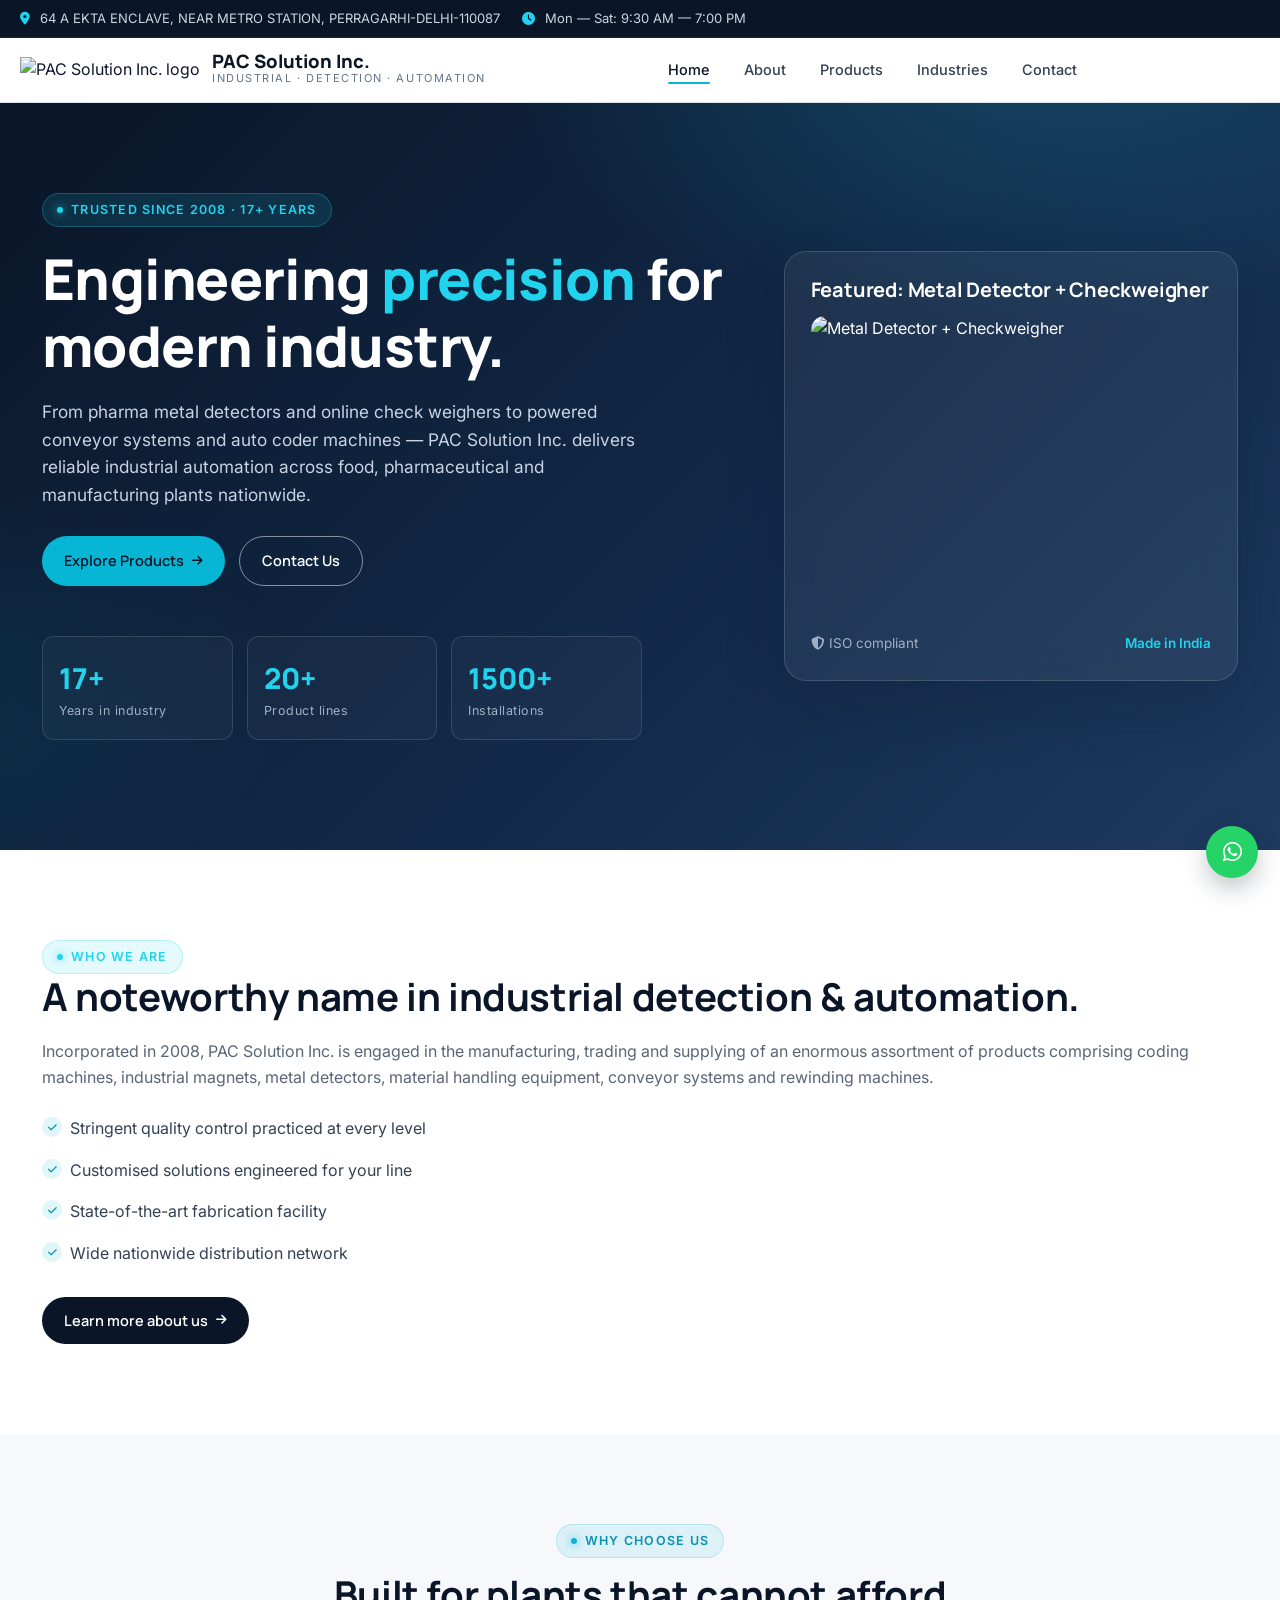
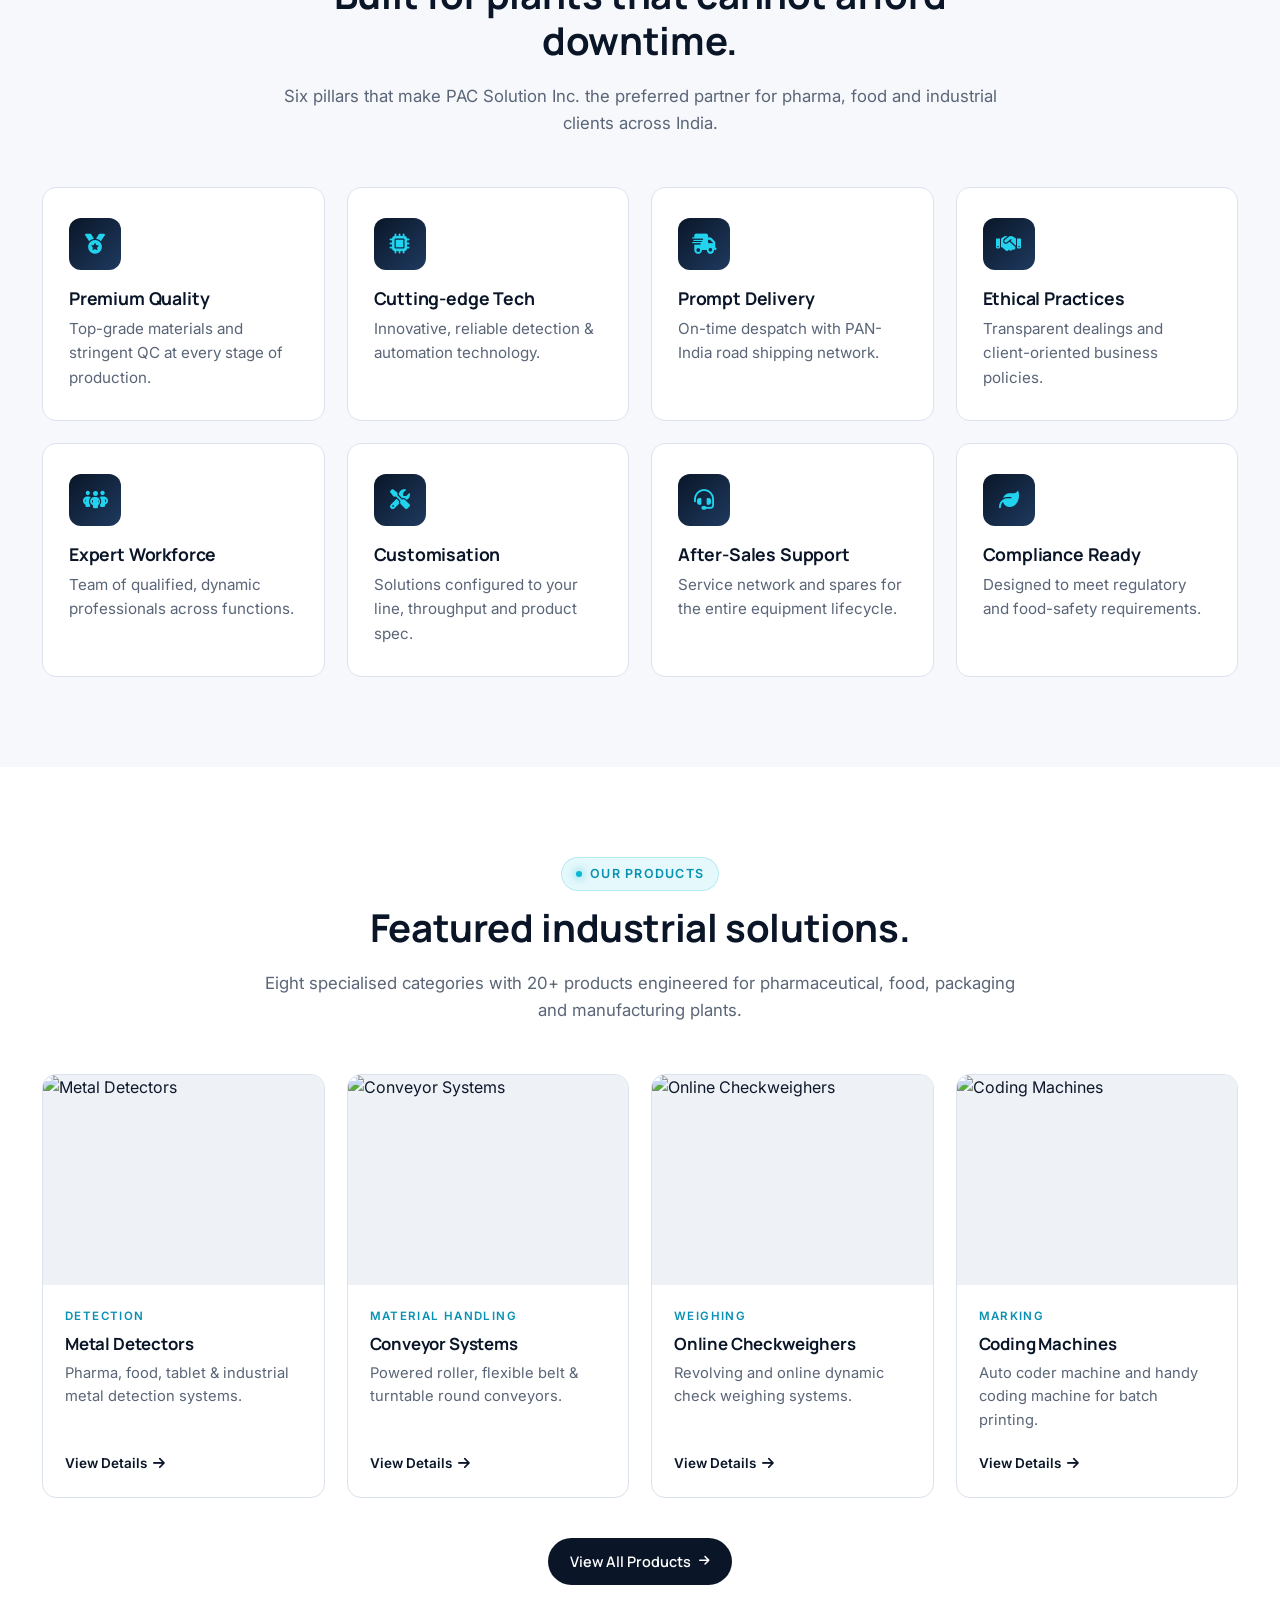
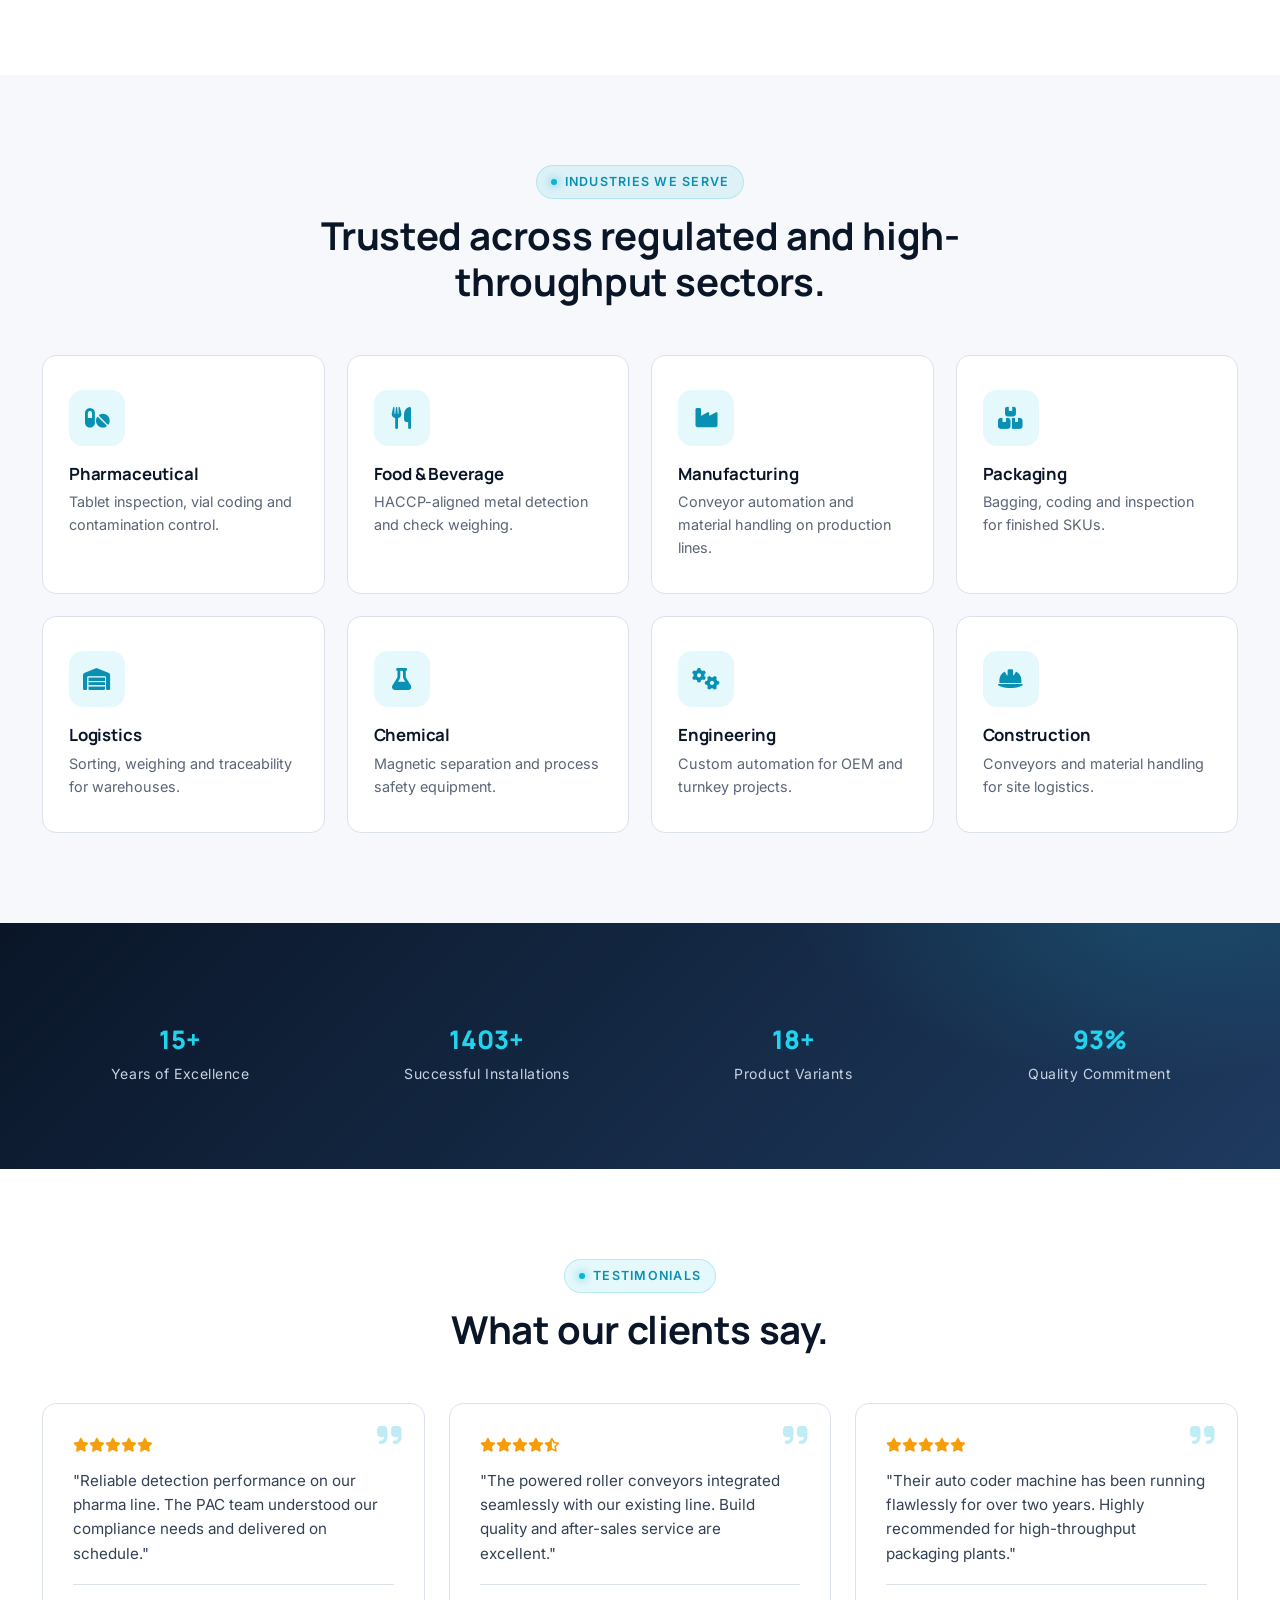
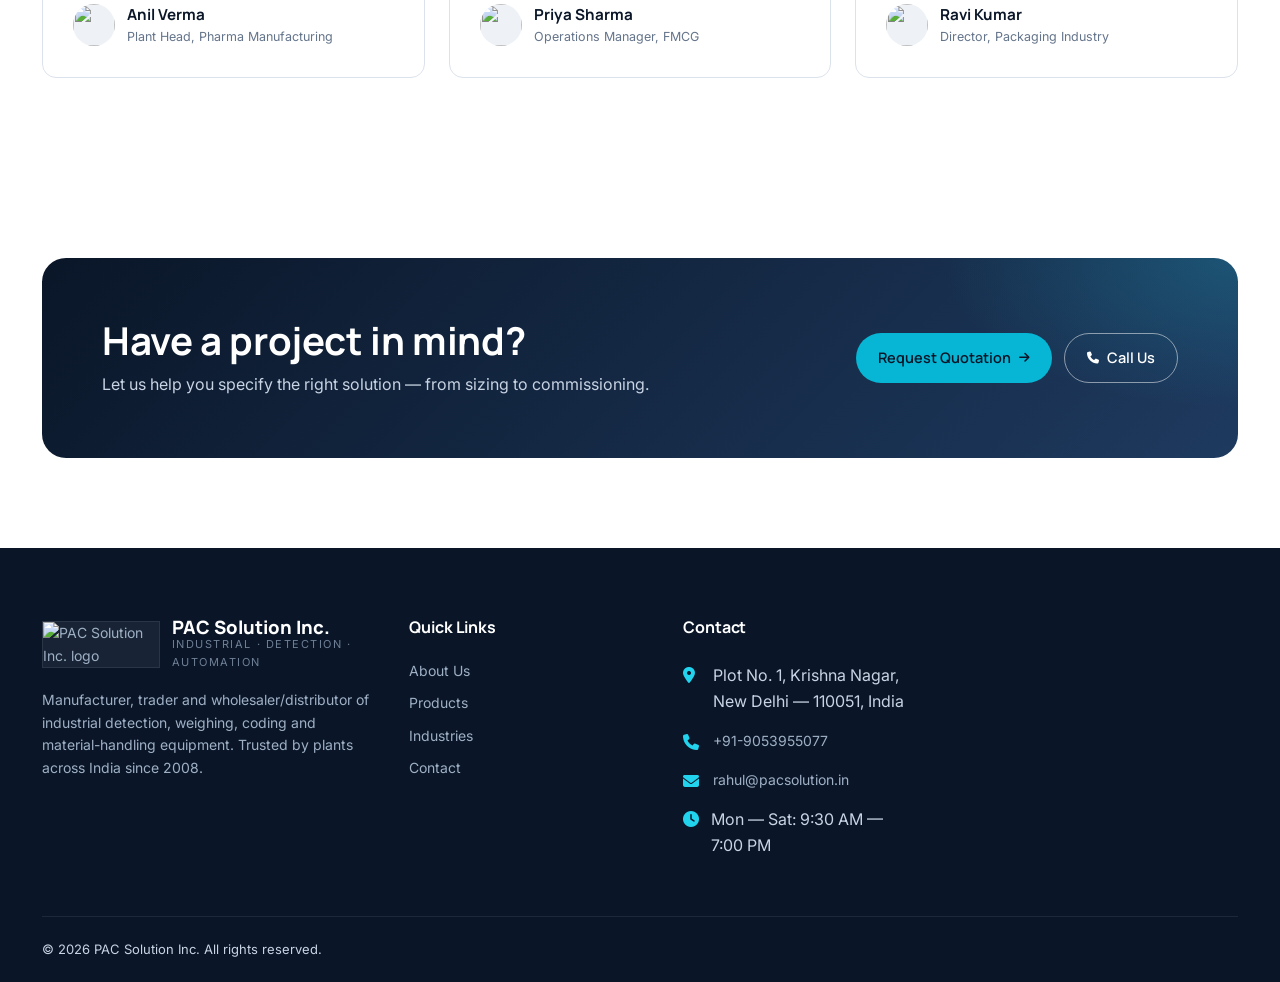
==== index.html @ 1e98b1fd "commit-2" ====
<!DOCTYPE html>
<html lang="en">
<head>
  <meta charset="UTF-8" />
  <meta name="viewport" content="width=device-width, initial-scale=1.0" />
  <title>PAC Solution Inc. — Industrial Detection, Conveyor & Coding Solutions</title>
  <meta name="description" content="PAC Solution Inc. — manufacturer, trader and supplier of metal detectors, conveyor systems, check weighers, coding machines and industrial magnets since 2008, New Delhi, India." />
  <link rel="icon" type="image/svg+xml" href="https://3.imimg.com/data3/EG/BS/MY-1384965/pac-solution-inc-logo-120x120.png" />
  <link rel="preconnect" href="https://fonts.googleapis.com">
  <link rel="preconnect" href="https://fonts.gstatic.com" crossorigin>
  <link href="https://fonts.googleapis.com/css2?family=Manrope:wght@500;600;700;800&family=Inter:wght@400;500;600&display=swap" rel="stylesheet">
  <link rel="stylesheet" href="https://cdnjs.cloudflare.com/ajax/libs/font-awesome/6.5.0/css/all.min.css" />
  <link rel="stylesheet" href="/css/style.css" />
</head>
<body>

  <!-- LOADER -->
  <div id="loader" aria-hidden="true"><div class="loader-ring"></div></div>

  <!-- TOP BAR -->
  <div class="topbar">
    <div class="container row">
      <div class="info">
        <span><i class="fa-solid fa-location-dot"></i> 64 A EKTA ENCLAVE, NEAR METRO STATION, PERRAGARHI-DELHI-110087</span>
        <span><i class="fa-solid fa-clock"></i> Mon — Sat: 9:30 AM — 7:00 PM</span>
      </div></div>
  </div>

  <!-- NAV -->
  <header class="nav">
    <div class="container row">
      <a href="index.html" class="brand">
        <div class="brand-mark"><img src="https://3.imimg.com/data3/EG/BS/MY-1384965/pac-solution-inc-logo-120x120.png" alt="PAC Solution Inc. logo" /></div>
        <div>
          <div class="brand-name">PAC Solution Inc.</div>
          <div class="brand-sub">Industrial · Detection · Automation</div>
        </div>
      </a>
      <nav>
        <ul class="nav-links">
          <li><a href="index.html">Home</a></li>
          <li><a href="about.html">About</a></li>
          <li><a href="products.html">Products</a></li>
          <li><a href="industries.html">Industries</a></li>
          
          
          <li><a href="contact.html">Contact</a></li>
        </ul>
      </nav>
      <div class="nav-cta">
        
        <button class="menu-toggle" aria-label="Open menu" aria-expanded="false"><i class="fa-solid fa-bars"></i></button>
      </div>
    </div>
  </header>

  <!-- HERO -->
  <section class="hero">
    <div class="container">
      <div class="hero-grid">
        <div>
          <span class="eyebrow reveal"><span class="dot"></span> Trusted since 2008 · 17+ Years</span>
          <h1 class="reveal delay-1">Engineering <span class="accent">precision</span> for modern industry.</h1>
          <p class="lead reveal delay-2">From pharma metal detectors and online check weighers to powered conveyor systems and auto coder machines — PAC Solution Inc. delivers reliable industrial automation across food, pharmaceutical and manufacturing plants nationwide.</p>
          <div class="hero-cta reveal delay-3">
            <a href="products.html" class="btn btn-primary">Explore Products <i class="fa-solid fa-arrow-right"></i></a>
            <a href="contact.html" class="btn btn-outline">Contact Us</a>
          </div>
          <div class="hero-stats">
            <div class="hero-stat reveal"><div class="num"><span data-count="17" data-suffix="+">0</span></div><div class="lbl">Years in industry</div></div>
            <div class="hero-stat reveal delay-1"><div class="num"><span data-count="20" data-suffix="+">0</span></div><div class="lbl">Product lines</div></div>
            <div class="hero-stat reveal delay-2"><div class="num"><span data-count="1500" data-suffix="+">0</span></div><div class="lbl">Installations</div></div>
          </div>
        </div>

        <div class="hero-card reveal delay-2">
          <h3>Featured: Metal Detector + Checkweigher</h3>
          <div class="img-wrap">
            <img src="https://teplindia.com/wp-content/uploads/2020/01/metaldetectorcheckweigher_p-800x1000.jpg" alt="Metal Detector + Checkweigher" />
          </div>
          <div class="meta">
            <span><i class="fa-solid fa-shield-halved"></i> ISO compliant</span>
            <b>Made in India</b>
          </div>
        </div>
      </div>
    </div>
  </section>

  <!-- INTRO -->
  <section class="section">
    <div class="container intro">
      <div class="reveal delay-1">
        <span class="eyebrow"><span class="dot"></span> Who we are</span>
        <h2>A noteworthy name in industrial detection &amp; automation.</h2>
        <p>Incorporated in 2008, PAC Solution Inc. is engaged in the manufacturing, trading and supplying of an enormous assortment of products comprising coding machines, industrial magnets, metal detectors, material handling equipment, conveyor systems and rewinding machines.</p>
        <ul>
          <li>Stringent quality control practiced at every level</li>
          <li>Customised solutions engineered for your line</li>
          <li>State-of-the-art fabrication facility</li>
          <li>Wide nationwide distribution network</li>
        </ul>
        <a href="" class="btn btn-dark">Learn more about us <i class="fa-solid fa-arrow-right"></i></a>
      </div>
    </div>
  </section>

  <!-- WHY US -->
  <section class="section alt">
    <div class="container">
      <div class="section-head">
        <span class="eyebrow"><span class="dot"></span> Why Choose Us</span>
        <h2>Built for plants that cannot afford downtime.</h2>
        <p>Six pillars that make PAC Solution Inc. the preferred partner for pharma, food and industrial clients across India.</p>
      </div>
      <div class="why-grid">
        <div class="why-card reveal"><div class="ico"><i class="fa-solid fa-medal"></i></div><h3>Premium Quality</h3><p>Top-grade materials and stringent QC at every stage of production.</p></div>
        <div class="why-card reveal delay-1"><div class="ico"><i class="fa-solid fa-microchip"></i></div><h3>Cutting-edge Tech</h3><p>Innovative, reliable detection &amp; automation technology.</p></div>
        <div class="why-card reveal delay-2"><div class="ico"><i class="fa-solid fa-truck-fast"></i></div><h3>Prompt Delivery</h3><p>On-time despatch with PAN-India road shipping network.</p></div>
        <div class="why-card reveal delay-3"><div class="ico"><i class="fa-solid fa-handshake"></i></div><h3>Ethical Practices</h3><p>Transparent dealings and client-oriented business policies.</p></div>
        <div class="why-card reveal"><div class="ico"><i class="fa-solid fa-people-group"></i></div><h3>Expert Workforce</h3><p>Team of qualified, dynamic professionals across functions.</p></div>
        <div class="why-card reveal delay-1"><div class="ico"><i class="fa-solid fa-screwdriver-wrench"></i></div><h3>Customisation</h3><p>Solutions configured to your line, throughput and product spec.</p></div>
        <div class="why-card reveal delay-2"><div class="ico"><i class="fa-solid fa-headset"></i></div><h3>After-Sales Support</h3><p>Service network and spares for the entire equipment lifecycle.</p></div>
        <div class="why-card reveal delay-3"><div class="ico"><i class="fa-solid fa-leaf"></i></div><h3>Compliance Ready</h3><p>Designed to meet regulatory and food-safety requirements.</p></div>
      </div>
    </div>
  </section>

  <!-- FEATURED PRODUCTS -->
  <section class="section">
    <div class="container">
      <div class="section-head">
        <span class="eyebrow"><span class="dot"></span> Our Products</span>
        <h2>Featured industrial solutions.</h2>
        <p>Eight specialised categories with 20+ products engineered for pharmaceutical, food, packaging and manufacturing plants.</p>
      </div>
      <div class="products-grid">
        <a href="products.html" class="product-card reveal"><div class="img"><img src="https://images.unsplash.com/photo-1581091012184-7a93d6ee0a35?w=800&q=80" alt="Metal Detectors" /></div><div class="body"><div class="cat">Detection</div><h3>Metal Detectors</h3><p>Pharma, food, tablet &amp; industrial metal detection systems.</p><span class="more">View Details <i class="fa-solid fa-arrow-right"></i></span></div></a>
        <a href="products.html" class="product-card reveal delay-1"><div class="img"><img src="https://5.imimg.com/data5/SELLER/Default/2024/1/379315167/RT/RS/RR/1384965/powered-roller-conveyor-500x500.png" alt="Conveyor Systems" /></div><div class="body"><div class="cat">Material Handling</div><h3>Conveyor Systems</h3><p>Powered roller, flexible belt &amp; turntable round conveyors.</p><span class="more">View Details <i class="fa-solid fa-arrow-right"></i></span></div></a>
        <a href="products.html" class="product-card reveal delay-2"><div class="img"><img src="https://5.imimg.com/data5/SELLER/Default/2024/1/379316755/RN/IS/WV/1384965/online-dynamic-check-weigher-500x500.png" alt="Online Checkweighers" /></div><div class="body"><div class="cat">Weighing</div><h3>Online Checkweighers</h3><p>Revolving and online dynamic check weighing systems.</p><span class="more">View Details <i class="fa-solid fa-arrow-right"></i></span></div></a>
        <a href="products.html" class="product-card reveal delay-3"><div class="img"><img src="https://5.imimg.com/data5/SELLER/Default/2024/1/379318169/RF/CY/SQ/1384965/auto-coder-machine-500x500.png" alt="Coding Machines" /></div><div class="body"><div class="cat">Marking</div><h3>Coding Machines</h3><p>Auto coder machine and handy coding machine for batch printing.</p><span class="more">View Details <i class="fa-solid fa-arrow-right"></i></span></div></a>
      </div>
      <div style="text-align:center;margin-top:40px"><a href="products.html" class="btn btn-dark">View All Products <i class="fa-solid fa-arrow-right"></i></a></div>
    </div>
  </section>

  <!-- INDUSTRIES -->
  <section class="section alt">
    <div class="container">
      <div class="section-head">
        <span class="eyebrow"><span class="dot"></span> Industries We Serve</span>
        <h2>Trusted across regulated and high-throughput sectors.</h2>
      </div>
      <div class="industries-grid">
        <div class="industry reveal"><div class="ico"><i class="fa-solid fa-pills"></i></div><h3>Pharmaceutical</h3><p>Tablet inspection, vial coding and contamination control.</p></div>
        <div class="industry reveal delay-1"><div class="ico"><i class="fa-solid fa-utensils"></i></div><h3>Food &amp; Beverage</h3><p>HACCP-aligned metal detection and check weighing.</p></div>
        <div class="industry reveal delay-2"><div class="ico"><i class="fa-solid fa-industry"></i></div><h3>Manufacturing</h3><p>Conveyor automation and material handling on production lines.</p></div>
        <div class="industry reveal delay-3"><div class="ico"><i class="fa-solid fa-boxes-stacked"></i></div><h3>Packaging</h3><p>Bagging, coding and inspection for finished SKUs.</p></div>
        <div class="industry reveal"><div class="ico"><i class="fa-solid fa-warehouse"></i></div><h3>Logistics</h3><p>Sorting, weighing and traceability for warehouses.</p></div>
        <div class="industry reveal delay-1"><div class="ico"><i class="fa-solid fa-flask"></i></div><h3>Chemical</h3><p>Magnetic separation and process safety equipment.</p></div>
        <div class="industry reveal delay-2"><div class="ico"><i class="fa-solid fa-gears"></i></div><h3>Engineering</h3><p>Custom automation for OEM and turnkey projects.</p></div>
        <div class="industry reveal delay-3"><div class="ico"><i class="fa-solid fa-helmet-safety"></i></div><h3>Construction</h3><p>Conveyors and material handling for site logistics.</p></div>
      </div>
    </div>
  </section>

  <!-- STATS -->
  <section class="stats">
    <div class="container">
      <div class="grid">
        <div class="stat reveal"><div class="num"><span data-count="17">0</span><span>+</span></div><div class="lbl">Years of Excellence</div></div>
        <div class="stat reveal delay-1"><div class="num"><span data-count="1500">0</span><span>+</span></div><div class="lbl">Successful Installations</div></div>
        <div class="stat reveal delay-2"><div class="num"><span data-count="20">0</span><span>+</span></div><div class="lbl">Product Variants</div></div>
        <div class="stat reveal delay-3"><div class="num"><span data-count="100">0</span><span>%</span></div><div class="lbl">Quality Commitment</div></div>
      </div>
    </div>
  </section>

  <!-- TESTIMONIALS -->
  <section class="section">
    <div class="container">
      <div class="section-head">
        <span class="eyebrow"><span class="dot"></span> Testimonials</span>
        <h2>What our clients say.</h2>
      </div>
      <div class="testimonials">
        <div class="testimonial reveal">
          <i class="fa-solid fa-quote-right quote"></i>
          <div class="stars"><i class="fa-solid fa-star"></i><i class="fa-solid fa-star"></i><i class="fa-solid fa-star"></i><i class="fa-solid fa-star"></i><i class="fa-solid fa-star"></i></div>
          <p>"Reliable detection performance on our pharma line. The PAC team understood our compliance needs and delivered on schedule."</p>
          <div class="who"><div class="av"><img src="https://i.pravatar.cc/100?img=12" alt="" /></div><div><div class="name">Anil Verma</div><div class="pos">Plant Head, Pharma Manufacturing</div></div></div>
        </div>
        <div class="testimonial reveal delay-1">
          <i class="fa-solid fa-quote-right quote"></i>
          <div class="stars"><i class="fa-solid fa-star"></i><i class="fa-solid fa-star"></i><i class="fa-solid fa-star"></i><i class="fa-solid fa-star"></i><i class="fa-solid fa-star-half-stroke"></i></div>
          <p>"The powered roller conveyors integrated seamlessly with our existing line. Build quality and after-sales service are excellent."</p>
          <div class="who"><div class="av"><img src="https://i.pravatar.cc/100?img=32" alt="" /></div><div><div class="name">Priya Sharma</div><div class="pos">Operations Manager, FMCG</div></div></div>
        </div>
        <div class="testimonial reveal delay-2">
          <i class="fa-solid fa-quote-right quote"></i>
          <div class="stars"><i class="fa-solid fa-star"></i><i class="fa-solid fa-star"></i><i class="fa-solid fa-star"></i><i class="fa-solid fa-star"></i><i class="fa-solid fa-star"></i></div>
          <p>"Their auto coder machine has been running flawlessly for over two years. Highly recommended for high-throughput packaging plants."</p>
          <div class="who"><div class="av"><img src="https://i.pravatar.cc/100?img=68" alt="" /></div><div><div class="name">Ravi Kumar</div><div class="pos">Director, Packaging Industry</div></div></div>
        </div>
      </div>
    </div>
  </section>

  <!-- CTA BANNER -->
  <section class="section">
    <div class="container">
      <div class="cta-banner reveal">
        <div>
          <h2>Have a project in mind?</h2>
          <p>Let us help you specify the right solution — from sizing to commissioning.</p>
        </div>
        <div class="actions">
          <a href="contact.html" class="btn btn-primary">Request Quotation <i class="fa-solid fa-arrow-right"></i></a>
          <a href="tel:+919899478889" class="btn btn-outline"><i class="fa-solid fa-phone"></i> Call Us</a>
        </div>
      </div>
    </div>
  </section>

  <!-- FOOTER -->
  <footer class="footer">
    <div class="container">
      <div class="footer-grid">
        <div>
          <a href="index.html" class="brand">
            <div class="brand-mark"><img src="https://3.imimg.com/data3/EG/BS/MY-1384965/pac-solution-inc-logo-120x120.png" alt="PAC Solution Inc. logo" /></div>
            <div>
              <div class="brand-name">PAC Solution Inc.</div>
              <div class="brand-sub">Industrial · Detection · Automation</div>
            </div>
          </a>
          <p style="margin-top:18px">Manufacturer, trader and wholesaler/distributor of industrial detection, weighing, coding and material-handling equipment. Trusted by plants across India since 2008.</p>
        </div>
        <div>
          <h4>Quick Links</h4>
          <ul>
            <li><a href="about.html">About Us</a></li>
            <li><a href="products.html">Products</a></li>
            <li><a href="industries.html">Industries</a></li>
            
            
            <li><a href="contact.html">Contact</a></li>
          </ul>
        </div>
        <div>
          <h4>Contact</h4>
          <div class="contact-row"><i class="fa-solid fa-location-dot"></i><span>Plot No. 1, Krishna Nagar,<br/>New Delhi — 110051, India</span></div>
          <div class="contact-row"><i class="fa-solid fa-phone"></i><a href="tel:+919899478889">+91-9053955077</a></div>
          <div class="contact-row"><i class="fa-solid fa-envelope"></i><a href="mailto:rahul@pacsolution.in">rahul@pacsolution.in</a></div>
          <div class="contact-row"><i class="fa-solid fa-clock"></i><span>Mon — Sat: 9:30 AM — 7:00 PM</span></div>
        </div>
      </div>
      <div class="footer-bottom">
        <div>© <span data-year>2025</span> PAC Solution Inc. All rights reserved.</div>
      </div>
    </div>
  </footer>

  <a class="whatsapp-fab" href="https://wa.me/919899478889" target="_blank" rel="noopener" aria-label="Chat on WhatsApp"><i class="fa-brands fa-whatsapp"></i></a>
  <button class="top-fab" aria-label="Back to top"><i class="fa-solid fa-arrow-up"></i></button>

  <script src="/js/script.js"></script>
</body>
</html>
---- css/style.css ----
/* ============================================
   PAC Solution Inc. - Premium Industrial Site
   ============================================ */

:root {
  --navy: #0a1628;
  --navy-2: #122a4a;
  --navy-3: #1e3a5f;
  --navy-soft: #1a2f52;
  --white: #ffffff;
  --bg: #f6f8fb;
  --bg-2: #eef2f7;
  --steel: #64748b;
  --steel-light: #94a3b8;
  --steel-dark: #334155;
  --line: #dbe2ec;
  --cyan: #06b6d4;
  --cyan-2: #22d3ee;
  --cyan-deep: #0891b2;
  --text: #0f172a;
  --muted: #5a6577;

  --shadow-sm: 0 2px 6px rgba(10,22,40,0.06);
  --shadow: 0 12px 30px rgba(10,22,40,0.10);
  --shadow-lg: 0 30px 60px rgba(10,22,40,0.18);

  --radius: 14px;
  --radius-sm: 8px;

  --container: 1240px;

  --ff-head: 'Manrope', system-ui, -apple-system, "Segoe UI", sans-serif;
  --ff-body: 'Inter', system-ui, -apple-system, "Segoe UI", sans-serif;
}

* { box-sizing: border-box; }
html { scroll-behavior: smooth; }
body {
  margin: 0;
  font-family: var(--ff-body);
  color: var(--text);
  background: var(--white);
  line-height: 1.6;
  -webkit-font-smoothing: antialiased;
}

img { max-width: 100%; display: block; }
a { color: inherit; text-decoration: none; }

h1, h2, h3, h4 { font-family: var(--ff-head); color: var(--navy); margin: 0 0 .5em; line-height: 1.2; letter-spacing: -0.01em; }
h1 { font-size: clamp(2.2rem, 4.4vw, 3.6rem); font-weight: 800; }
h2 { font-size: clamp(1.7rem, 3vw, 2.4rem); font-weight: 700; }
h3 { font-size: 1.25rem; font-weight: 700; }
p { margin: 0 0 1em; color: var(--muted); }

.container { max-width: var(--container); margin: 0 auto; padding: 0 22px; }

/* Loader */
#loader {
  position: fixed; inset: 0; background: var(--navy);
  display: flex; align-items: center; justify-content: center;
  z-index: 9999; transition: opacity .6s ease, visibility .6s ease;
}
#loader.hide { opacity: 0; visibility: hidden; }
.loader-ring {
  width: 56px; height: 56px; border-radius: 50%;
  border: 3px solid rgba(255,255,255,0.15);
  border-top-color: var(--cyan-2);
  animation: spin 1s linear infinite;
}
@keyframes spin { to { transform: rotate(360deg); } }

/* Top bar */
.topbar {
  background: var(--navy);
  color: #cbd5e1;
  font-size: 13px;
  border-bottom: 1px solid rgba(255,255,255,0.06);
}
.topbar .row {
  display: flex; justify-content: space-between; align-items: center;
  padding: 8px 0; gap: 18px; flex-wrap: wrap;
}
.topbar a { color: #cbd5e1; }
.topbar a:hover { color: var(--cyan-2); }
.topbar .info { display: flex; gap: 22px; flex-wrap: wrap; }
.topbar .info span i { color: var(--cyan-2); margin-right: 6px; }
.topbar .socials a { margin-left: 12px; }

/* Navbar */
.nav {
  position: sticky; top: 0; z-index: 100;
  background: rgba(255,255,255,0.86);
  backdrop-filter: saturate(180%) blur(14px);
  -webkit-backdrop-filter: saturate(180%) blur(14px);
  border-bottom: 1px solid var(--line);
  transition: box-shadow .25s ease, background .25s ease;
}
.nav.scrolled { background: rgba(255,255,255,0.95); box-shadow: var(--shadow-sm); }
.nav .row {
  display: flex; align-items: center; justify-content: space-between;
  padding: 14px 0; gap: 18px;
}
.brand { display: flex; align-items: center; gap: 12px; }
..brand-mark {
  width: 42px; height: 42px; border-radius: 10px;
  background: linear-gradient(135deg, var(--navy) 0%, var(--navy-3) 100%);
  display: grid; place-items: center; color: var(--cyan-2);
  font-family: var(--ff-head); font-weight: 800; font-size: 18px;
  box-shadow: 0 6px 14px rgba(10,22,40,0.25);
  overflow: hidden;
}
.brand-mark img {
  width: 100%;
  height: 100%;
  object-fit: contain;
  display: block;
}
.brand-name { font-family: var(--ff-head); font-weight: 800; color: var(--navy); font-size: 1.15rem; line-height: 1; }
.brand-sub { font-size: 11px; color: var(--steel); letter-spacing: .14em; text-transform: uppercase; }

.nav-links { display: flex; gap: 6px; align-items: center; list-style: none; padding: 0; margin: 0; }
.nav-links a {
  padding: 10px 14px; border-radius: 8px; font-weight: 500; color: var(--steel-dark);
  font-size: 14.5px; transition: color .2s, background .2s; position: relative;
}
.nav-links a:hover { color: var(--navy); background: var(--bg); }
.nav-links a.active { color: var(--navy); }
.nav-links a.active::after {
  content: ""; position: absolute; left: 14px; right: 14px; bottom: 4px;
  height: 2px; background: var(--cyan); border-radius: 2px;
}
.nav-cta { display: flex; gap: 10px; align-items: center; }
.menu-toggle { display: none; background: transparent; border: 0; padding: 8px; cursor: pointer; color: var(--navy); }

/* Buttons */
.btn {
  display: inline-flex; align-items: center; gap: 8px;
  padding: 12px 22px; border-radius: 999px;
  font-family: var(--ff-head); font-weight: 600; font-size: 14.5px;
  cursor: pointer; border: 0; transition: transform .2s ease, box-shadow .2s ease, background .25s ease, color .25s ease;
  white-space: nowrap;
}
.btn-primary { background: var(--cyan); color: var(--navy); }
.btn-primary:hover { background: var(--cyan-2); transform: translateY(-1px); box-shadow: 0 10px 22px rgba(6,182,212,0.35); }
.btn-dark { background: var(--navy); color: var(--white); }
.btn-dark:hover { background: var(--navy-3); transform: translateY(-1px); box-shadow: 0 10px 22px rgba(10,22,40,0.25); }
.btn-outline { background: transparent; color: var(--white); border: 1.5px solid rgba(255,255,255,0.5); }
.btn-outline:hover { background: var(--white); color: var(--navy); }
.btn-ghost { background: transparent; color: var(--navy); border: 1.5px solid var(--line); }
.btn-ghost:hover { border-color: var(--navy); }
.btn i { font-size: 12px; }

/* Hero */
.hero {
  position: relative; color: var(--white); overflow: hidden;
  background: linear-gradient(135deg, #0a1628 0%, #122a4a 60%, #1e3a5f 100%);
}
.hero::before {
  content: ""; position: absolute; inset: 0;
  background-image: url('https://images.unsplash.com/photo-1565793298595-6a879b1d9492?w=1800&q=80');
  background-size: cover; background-position: center;
  opacity: 0.18; mix-blend-mode: luminosity;
}
.hero::after {
  content: ""; position: absolute; inset: 0;
  background:
    radial-gradient(900px 500px at 80% -10%, rgba(34,211,238,0.18), transparent 60%),
    radial-gradient(700px 400px at -10% 80%, rgba(6,182,212,0.10), transparent 60%);
}
.hero .container { position: relative; z-index: 2; padding-top: 90px; padding-bottom: 110px; }
.hero-grid { display: grid; grid-template-columns: 1.2fr .8fr; gap: 60px; align-items: center; }
.eyebrow {
  display: inline-flex; align-items: center; gap: 8px;
  padding: 6px 14px; border-radius: 999px;
  background: rgba(34,211,238,0.12); color: var(--cyan-2);
  border: 1px solid rgba(34,211,238,0.25);
  font-size: 12.5px; font-weight: 600; letter-spacing: .1em; text-transform: uppercase;
}
.eyebrow .dot { width: 6px; height: 6px; border-radius: 50%; background: var(--cyan-2); box-shadow: 0 0 10px var(--cyan-2); }
.hero h1 { color: var(--white); margin: 18px 0 18px; }
.hero h1 .accent { color: var(--cyan-2); }
.hero p.lead { color: #c8d3e3; font-size: 1.08rem; max-width: 600px; }
.hero-cta { display: flex; gap: 14px; margin-top: 28px; flex-wrap: wrap; }

.hero-stats {
  display: grid; grid-template-columns: repeat(3, 1fr); gap: 14px; margin-top: 50px;
  max-width: 600px;
}
.hero-stat { padding: 18px 16px; border: 1px solid rgba(255,255,255,0.12); border-radius: 12px; background: rgba(255,255,255,0.03); }
.hero-stat .num { font-family: var(--ff-head); font-size: 1.8rem; font-weight: 800; color: var(--cyan-2); }
.hero-stat .lbl { font-size: 12.5px; color: #9fb0c5; letter-spacing: .04em; }

.hero-card {
  background: rgba(255,255,255,0.06);
  border: 1px solid rgba(255,255,255,0.14);
  backdrop-filter: blur(16px); -webkit-backdrop-filter: blur(16px);
  border-radius: 22px; padding: 26px; box-shadow: var(--shadow-lg);
}
.hero-card h3 { color: var(--white); margin-bottom: 14px; }
.hero-card .img-wrap {
  border-radius: 14px; overflow: hidden; aspect-ratio: 4/3;
}
.hero-card img { width: 100%; height: 100%; object-fit: cover; }
.hero-card .meta { display: flex; justify-content: space-between; margin-top: 16px; color: #9fb0c5; font-size: 13.5px; }
.hero-card .meta b { color: var(--cyan-2); font-weight: 600; }

/* Sections */
.section { padding: 90px 0; }
.section.alt { background: var(--bg); }
.section-head { max-width: 760px; margin: 0 auto 50px; text-align: center; }
.section-head .eyebrow { background: rgba(6,182,212,0.10); color: var(--cyan-deep); border-color: rgba(6,182,212,0.20); }
.section-head .eyebrow .dot { background: var(--cyan); box-shadow: 0 0 10px var(--cyan); }
.section-head h2 { margin-top: 14px; }
.section-head p { color: var(--muted); font-size: 1.05rem; }
.section-head.left { margin-left: 0; text-align: left; }

/* Intro grid */
.intro { display: grid; gap: 60px; }
.intro .intro-note { margin: 18px 0 24px; font-weight: 700; color: var(--navy); }
.intro ul { padding: 0; list-style: none; margin: 18px 0 22px; }
.intro li { padding: 8px 0; padding-left: 28px; position: relative; color: var(--steel-dark); }
.intro li::before {
  content: "\f00c"; font-family: "Font Awesome 6 Free"; font-weight: 900;
  position: absolute; left: 0; top: 9px; color: var(--cyan-deep);
  background: rgba(6,182,212,0.12); width: 20px; height: 20px; border-radius: 50%;
  font-size: 10px; display: grid; place-items: center;
}

/* Why us */
.why-grid { display: grid; grid-template-columns: repeat(4, 1fr); gap: 22px; }
.why-card {
  padding: 30px 26px; background: var(--white); border: 1px solid var(--line);
  border-radius: var(--radius); transition: transform .25s, box-shadow .25s, border-color .25s;
}
.why-card:hover { transform: translateY(-4px); box-shadow: var(--shadow); border-color: transparent; }
.why-card .ico {
  width: 52px; height: 52px; border-radius: 12px; display: grid; place-items: center;
  background: linear-gradient(135deg, var(--navy) 0%, var(--navy-3) 100%);
  color: var(--cyan-2); font-size: 20px; margin-bottom: 18px;
}
.why-card h3 { font-size: 1.1rem; margin-bottom: 8px; }
.why-card p { font-size: .95rem; margin: 0; }

/* Products grid */
.products-grid { display: grid; grid-template-columns: repeat(4, 1fr); gap: 22px; }
.product-card {
  background: var(--white); border: 1px solid var(--line); border-radius: var(--radius);
  overflow: hidden; transition: transform .25s, box-shadow .25s, border-color .25s;
  display: flex; flex-direction: column;
}
.product-card:hover { transform: translateY(-6px); box-shadow: var(--shadow); border-color: transparent; }
.product-card .img {
  aspect-ratio: 4/3; overflow: hidden; background: var(--bg-2);
}
.product-card .img img { width: 100%; height: 100%; object-fit: cover; transition: transform .5s ease; }
.product-card:hover .img img { transform: scale(1.06); }
.product-card .body { padding: 22px; flex: 1; display: flex; flex-direction: column; }
.product-card .cat { font-size: 11.5px; color: var(--cyan-deep); letter-spacing: .12em; font-weight: 600; text-transform: uppercase; }
.product-card h3 { margin: 8px 0 8px; font-size: 1.05rem; }
.product-card p { font-size: .92rem; flex: 1; }
.product-card .more {
  color: var(--navy); font-weight: 600; font-size: 13.5px;
  display: inline-flex; align-items: center; gap: 6px; margin-top: 6px;
}
.product-card .more i { transition: transform .25s; }
.product-card:hover .more i { transform: translateX(4px); }

/* Industries */
.industries-grid { display: grid; grid-template-columns: repeat(4, 1fr); gap: 22px; }
.industry {
  position: relative; padding: 34px 26px; background: var(--white);
  border-radius: var(--radius); border: 1px solid var(--line);
  transition: transform .25s, background .25s, color .25s, border-color .25s;
  overflow: hidden;
}
.industry::before {
  content: ""; position: absolute; inset: 0;
  background: linear-gradient(135deg, var(--navy) 0%, var(--navy-3) 100%);
  opacity: 0; transition: opacity .25s; z-index: 0;
}
.industry:hover { transform: translateY(-4px); border-color: transparent; }
.industry:hover::before { opacity: 1; }
.industry > * { position: relative; z-index: 1; transition: color .25s; }
.industry .ico {
  width: 56px; height: 56px; border-radius: 14px;
  display: grid; place-items: center; font-size: 22px;
  background: rgba(6,182,212,0.10); color: var(--cyan-deep); margin-bottom: 18px;
  transition: background .25s, color .25s;
}
.industry:hover .ico { background: rgba(34,211,238,0.18); color: var(--cyan-2); }
.industry:hover h3, .industry:hover p { color: var(--white); }
.industry h3 { font-size: 1.05rem; margin-bottom: 6px; }
.industry p { font-size: .9rem; margin: 0; }

/* Stats / counters */
.stats {
  background: linear-gradient(135deg, var(--navy) 0%, var(--navy-3) 100%);
  color: var(--white); padding: 70px 0; position: relative; overflow: hidden;
}
.stats::before {
  content: ""; position: absolute; inset: 0;
  background: radial-gradient(600px 300px at 90% -10%, rgba(34,211,238,0.15), transparent 60%);
}
.stats .grid { display: grid; grid-template-columns: repeat(4, 1fr); gap: 30px; position: relative; }
.stat { text-align: center; padding: 14px; }
.stat .num { font-family: var(--ff-head); font-size: 3rem; font-weight: 800; color: var(--cyan-2); line-height: 1; }
.stat .num span { font-size: 1.6rem; }
.stat .lbl { color: #c8d3e3; font-size: 14px; letter-spacing: .04em; margin-top: 8px; }

/* Testimonials */
.testimonials { display: grid; grid-template-columns: repeat(3, 1fr); gap: 24px; }
.testimonial {
  padding: 30px; background: var(--white); border: 1px solid var(--line);
  border-radius: var(--radius); position: relative;
}
.testimonial .quote { color: var(--cyan); font-size: 28px; opacity: .25; position: absolute; top: 18px; right: 22px; }
.testimonial .stars { color: #f59e0b; margin-bottom: 12px; font-size: 14px; }
.testimonial p { font-size: .95rem; color: var(--steel-dark); }
.testimonial .who { display: flex; align-items: center; gap: 12px; margin-top: 18px; padding-top: 18px; border-top: 1px solid var(--line); }
.testimonial .av { width: 42px; height: 42px; border-radius: 50%; overflow: hidden; background: var(--bg-2); }
.testimonial .av img { width: 100%; height: 100%; object-fit: cover; }
.testimonial .name { font-family: var(--ff-head); font-weight: 700; color: var(--navy); font-size: .95rem; }
.testimonial .pos { font-size: 12.5px; color: var(--steel); }

/* CTA banner */
.cta-banner {
  background: linear-gradient(135deg, var(--navy) 0%, var(--navy-3) 100%);
  color: var(--white); border-radius: 24px; padding: 60px;
  display: grid; grid-template-columns: 1.4fr 1fr; align-items: center; gap: 30px;
  position: relative; overflow: hidden;
}
.cta-banner::before {
  content: ""; position: absolute; inset: 0;
  background: radial-gradient(500px 250px at 100% 0%, rgba(34,211,238,0.20), transparent 60%);
}
.cta-banner > * { position: relative; }
.cta-banner h2 { color: var(--white); margin-bottom: 8px; }
.cta-banner p { color: #c8d3e3; margin: 0; }
.cta-banner .actions { display: flex; gap: 12px; justify-content: flex-end; flex-wrap: wrap; }

/* Footer */
.footer {
  background: var(--navy); color: #c8d3e3; padding: 70px 0 0;
}
.footer h4 { color: var(--white); font-family: var(--ff-head); font-weight: 700; margin-bottom: 18px; font-size: 1rem; }
.footer-grid { display: grid; grid-template-columns: 1.4fr 1fr 1fr 1.2fr; gap: 40px; }
.footer p, .footer li, .footer a { color: #9fb0c5; font-size: 14px; }
.footer ul { list-style: none; padding: 0; margin: 0; }
.footer ul li { padding: 5px 0; }
.footer ul a:hover { color: var(--cyan-2); }
.footer .brand-mark { box-shadow: none; background: rgba(255,255,255,0.06); border: 1px solid rgba(255,255,255,0.08); }
.footer .brand-name { color: var(--white); }
.footer .brand-sub { color: #6f7f95; }
.footer .contact-row { display: flex; gap: 12px; align-items: flex-start; padding: 8px 0; }
.footer .contact-row i { color: var(--cyan-2); width: 18px; padding-top: 4px; }
.footer .socials a {
  display: inline-grid; place-items: center; width: 36px; height: 36px;
  border-radius: 8px; background: rgba(255,255,255,0.06); border: 1px solid rgba(255,255,255,0.08);
  color: #c8d3e3; transition: background .25s, color .25s, transform .25s;
}
.footer .socials a:hover { background: var(--cyan); color: var(--navy); transform: translateY(-2px); }
.footer .socials { display: flex; gap: 10px; margin-top: 14px; }
.newsletter { display: flex; gap: 8px; margin-top: 12px; }
.newsletter input {
  flex: 1; padding: 11px 14px; border-radius: 8px; border: 1px solid rgba(255,255,255,0.12);
  background: rgba(255,255,255,0.04); color: var(--white); font-family: inherit; font-size: 14px;
}
.newsletter input::placeholder { color: #6f7f95; }
.newsletter button {
  padding: 11px 18px; border-radius: 8px; background: var(--cyan); color: var(--navy);
  font-family: var(--ff-head); font-weight: 700; border: 0; cursor: pointer; font-size: 14px;
}
.newsletter button:hover { background: var(--cyan-2); }
.footer .map {
  margin-top: 14px; border-radius: 10px; overflow: hidden;
  border: 1px solid rgba(255,255,255,0.08);
}
.footer .map iframe { width: 100%; height: 160px; border: 0; display: block; filter: invert(0.9) hue-rotate(180deg); }
.footer-bottom {
  border-top: 1px solid rgba(255,255,255,0.08); margin-top: 50px; padding: 22px 0;
  display: flex; justify-content: space-between; gap: 12px; flex-wrap: wrap; font-size: 13px;
}

/* Page hero (sub-pages) */
.page-hero {
  background: linear-gradient(135deg, var(--navy) 0%, var(--navy-3) 100%);
  color: var(--white); padding: 80px 0 90px; position: relative; overflow: hidden;
}
.page-hero::before {
  content: ""; position: absolute; inset: 0;
  background-image: url('https://images.unsplash.com/photo-1581090700227-1e8d6c8a9b80?w=1600&q=80');
  background-size: cover; background-position: center;
  opacity: 0.10; mix-blend-mode: luminosity;
}
.page-hero::after {
  content: ""; position: absolute; inset: 0;
  background: radial-gradient(700px 350px at 90% 0%, rgba(34,211,238,0.15), transparent 60%);
}
.page-hero .container { position: relative; z-index: 2; }
.page-hero h1 { color: var(--white); }
.page-hero .crumbs { color: #9fb0c5; font-size: 14px; }
.page-hero .crumbs a { color: var(--cyan-2); }

/* About specific */
.mvv { display: grid; grid-template-columns: repeat(3, 1fr); gap: 22px; }
.mvv .card {
  padding: 32px; background: var(--white); border: 1px solid var(--line);
  border-radius: var(--radius); position: relative; overflow: hidden;
}
.mvv .card .ico {
  width: 56px; height: 56px; border-radius: 14px; display: grid; place-items: center;
  background: linear-gradient(135deg, var(--navy) 0%, var(--navy-3) 100%);
  color: var(--cyan-2); font-size: 22px; margin-bottom: 18px;
}
.timeline { position: relative; padding-left: 30px; max-width: 900px; margin: 0 auto; }
.timeline::before { content: ""; position: absolute; left: 8px; top: 8px; bottom: 8px; width: 2px; background: var(--line); }
.timeline-item { position: relative; padding: 10px 0 28px 30px; }
.timeline-item::before {
  content: ""; position: absolute; left: -2px; top: 14px; width: 18px; height: 18px;
  border-radius: 50%; background: var(--cyan); box-shadow: 0 0 0 4px rgba(6,182,212,0.18);
}
.timeline-item .yr { font-family: var(--ff-head); color: var(--cyan-deep); font-weight: 800; font-size: 1.15rem; }
.timeline-item h3 { font-size: 1.1rem; margin: 4px 0 6px; }
.team-grid { display: grid; grid-template-columns: repeat(4, 1fr); gap: 22px; }
.team-card {
  background: var(--white); border: 1px solid var(--line); border-radius: var(--radius);
  overflow: hidden; transition: transform .25s, box-shadow .25s;
}
.team-card:hover { transform: translateY(-4px); box-shadow: var(--shadow); }
.team-card .img { aspect-ratio: 1/1; overflow: hidden; background: var(--bg-2); }
.team-card .img img { width: 100%; height: 100%; object-fit: cover; }
.team-card .body { padding: 18px 20px; }
.team-card h3 { font-size: 1rem; margin-bottom: 4px; }
.team-card .role { font-size: 13px; color: var(--cyan-deep); font-weight: 600; }

.director {
  display: grid; grid-template-columns: .8fr 1.2fr; gap: 50px; align-items: center;
  background: var(--white); border-radius: 22px; padding: 40px;
  border: 1px solid var(--line);
}
.director .ph { aspect-ratio: 1/1; border-radius: 16px; overflow: hidden; }
.director .ph img { width: 100%; height: 100%; object-fit: cover; }
.director blockquote {
  margin: 0; padding: 0; border-left: 3px solid var(--cyan); padding-left: 20px;
  font-family: var(--ff-head); font-size: 1.15rem; color: var(--steel-dark); line-height: 1.55; font-style: italic;
}
.director .sig { margin-top: 18px; font-family: var(--ff-head); font-weight: 700; color: var(--navy); }
.director .sig small { color: var(--steel); font-weight: 500; display: block; }

/* Filters / Search */
.filter-bar {
  display: flex; flex-wrap: wrap; gap: 10px; align-items: center;
  background: var(--white); padding: 14px; border-radius: 14px;
  border: 1px solid var(--line); margin-bottom: 30px;
}
.search-box { position: relative; flex: 1; min-width: 240px; }
.search-box i { position: absolute; left: 14px; top: 50%; transform: translateY(-50%); color: var(--steel); }
.search-box input {
  width: 100%; padding: 11px 14px 11px 38px; border: 1px solid var(--line); border-radius: 10px;
  font-family: inherit; font-size: 14px; color: var(--text);
  background: var(--bg);
}
.search-box input:focus { outline: 0; border-color: var(--cyan); background: var(--white); }
.chip {
  padding: 9px 16px; border-radius: 999px; background: var(--bg);
  border: 1px solid var(--line); font-size: 13px; font-weight: 500;
  color: var(--steel-dark); cursor: pointer; transition: background .2s, color .2s, border-color .2s;
}
.chip:hover { border-color: var(--cyan); }
.chip.active { background: var(--navy); color: var(--white); border-color: var(--navy); }

/* Gallery */
.gallery-grid {
  display: grid; grid-template-columns: repeat(3, 1fr); gap: 16px;
}
.gallery-item {
  position: relative; overflow: hidden; border-radius: 14px;
  aspect-ratio: 4/3; cursor: pointer; background: var(--bg-2);
}
.gallery-item img { width: 100%; height: 100%; object-fit: cover; transition: transform .5s; }
.gallery-item:hover img { transform: scale(1.07); }
.gallery-item .ov {
  position: absolute; inset: 0; background: linear-gradient(0deg, rgba(10,22,40,0.85), transparent 60%);
  opacity: 0; transition: opacity .3s; display: flex; align-items: flex-end; padding: 18px; color: var(--white);
}
.gallery-item:hover .ov { opacity: 1; }
.gallery-item .ov i { background: var(--cyan); color: var(--navy); width: 36px; height: 36px; border-radius: 50%; display: grid; place-items: center; margin-right: 10px; }
.gallery-item:nth-child(7n+1) { grid-column: span 2; aspect-ratio: 16/10; }

/* Lightbox */
.lightbox {
  position: fixed; inset: 0; background: rgba(10,22,40,0.92); z-index: 200;
  display: none; align-items: center; justify-content: center; padding: 30px;
}
.lightbox.show { display: flex; }
.lightbox img { max-width: 92vw; max-height: 86vh; border-radius: 12px; box-shadow: var(--shadow-lg); }
.lightbox .close, .lightbox .ctrl {
  position: absolute; top: 24px; right: 24px;
  width: 44px; height: 44px; border-radius: 50%; border: 0; cursor: pointer;
  background: rgba(255,255,255,0.10); color: var(--white); font-size: 18px;
}
.lightbox .ctrl.prev { left: 24px; right: auto; top: 50%; transform: translateY(-50%); }
.lightbox .ctrl.next { right: 24px; top: 50%; transform: translateY(-50%); }

/* Contact */
.contact-grid { display: grid; grid-template-columns: 1.1fr 1fr; gap: 40px; }
.contact-info {
  background: var(--navy); color: var(--white); border-radius: 22px; padding: 40px;
  position: relative; overflow: hidden;
}
.contact-info::before {
  content: ""; position: absolute; inset: 0;
  background: radial-gradient(500px 250px at 100% 100%, rgba(34,211,238,0.18), transparent 60%);
}
.contact-info > * { position: relative; }
.contact-info h2 { color: var(--white); }
.contact-info p { color: #c8d3e3; }
.contact-info .row {
  display: flex; gap: 16px; align-items: flex-start; padding: 14px 0;
  border-bottom: 1px solid rgba(255,255,255,0.10);
}
.contact-info .row:last-of-type { border-bottom: 0; }
.contact-info .row .ico {
  width: 42px; height: 42px; border-radius: 10px; display: grid; place-items: center;
  background: rgba(34,211,238,0.14); color: var(--cyan-2); font-size: 16px; flex-shrink: 0;
}
.contact-info .row h4 { color: var(--white); margin-bottom: 4px; font-size: .95rem; font-family: var(--ff-head); }
.contact-info .row a, .contact-info .row p { color: #c8d3e3; font-size: 14px; margin: 0; }

.form-card {
  background: var(--white); border: 1px solid var(--line); border-radius: 22px; padding: 40px;
}
.form-card h2 { margin-bottom: 6px; }
.form-row { display: grid; grid-template-columns: 1fr 1fr; gap: 14px; margin-bottom: 14px; }
.field { display: flex; flex-direction: column; }
.field label { font-size: 13px; font-weight: 600; color: var(--steel-dark); margin-bottom: 6px; }
.field input, .field select, .field textarea {
  padding: 12px 14px; border: 1px solid var(--line); border-radius: 10px;
  font-family: inherit; font-size: 14.5px; color: var(--text); background: var(--white);
  transition: border-color .2s, box-shadow .2s;
}
.field textarea { min-height: 130px; resize: vertical; }
.field input:focus, .field select:focus, .field textarea:focus {
  outline: 0; border-color: var(--cyan); box-shadow: 0 0 0 3px rgba(6,182,212,0.15);
}
.full { grid-column: 1 / -1; }
.form-msg { margin-top: 12px; font-size: 13.5px; color: var(--cyan-deep); }

/* Map */
.map-block { border-radius: 18px; overflow: hidden; border: 1px solid var(--line); margin-top: 30px; }
.map-block iframe { width: 100%; height: 380px; border: 0; display: block; }

/* FAQ */
.faq { max-width: 820px; margin: 0 auto; }
.faq-item {
  background: var(--white); border: 1px solid var(--line); border-radius: 12px;
  margin-bottom: 12px; overflow: hidden;
}
.faq-q {
  display: flex; justify-content: space-between; align-items: center;
  padding: 18px 22px; cursor: pointer; font-family: var(--ff-head); font-weight: 600; color: var(--navy);
}
.faq-q i { color: var(--cyan-deep); transition: transform .3s; }
.faq-item.open .faq-q i { transform: rotate(45deg); }
.faq-a { padding: 0 22px; max-height: 0; overflow: hidden; transition: max-height .3s ease, padding .3s ease; color: var(--steel-dark); font-size: .95rem; }
.faq-item.open .faq-a { max-height: 280px; padding: 0 22px 18px; }

/* Floats */
.whatsapp-fab, .top-fab {
  position: fixed; right: 22px; width: 52px; height: 52px; border-radius: 50%;
  display: grid; place-items: center; color: var(--white); font-size: 22px;
  box-shadow: 0 10px 24px rgba(10,22,40,0.25); z-index: 90; cursor: pointer; border: 0;
  transition: transform .25s ease;
}
.whatsapp-fab { bottom: 22px; background: #25d366; }
.whatsapp-fab:hover { transform: scale(1.06); }
.top-fab { bottom: 84px; background: var(--navy); opacity: 0; pointer-events: none; transition: opacity .25s, transform .25s; }
.top-fab.show { opacity: 1; pointer-events: auto; }
.top-fab:hover { transform: translateY(-3px); }

/* Reveal animation */
.reveal { opacity: 0; transform: translateY(22px); transition: opacity .7s ease, transform .7s ease; }
.reveal.in { opacity: 1; transform: translateY(0); }
.reveal.delay-1 { transition-delay: .08s; }
.reveal.delay-2 { transition-delay: .16s; }
.reveal.delay-3 { transition-delay: .24s; }

/* Responsive */
@media (max-width: 1024px) {
  .hero-grid { grid-template-columns: 1fr; gap: 40px; }
  .why-grid, .products-grid, .industries-grid, .team-grid { grid-template-columns: repeat(2, 1fr); }
  .stats .grid { grid-template-columns: repeat(2, 1fr); gap: 24px; }
  .testimonials, .mvv { grid-template-columns: 1fr; }
  .intro, .contact-grid, .director, .cta-banner { grid-template-columns: 1fr; }
  .gallery-grid { grid-template-columns: repeat(2, 1fr); }
  .gallery-item:nth-child(7n+1) { grid-column: span 2; aspect-ratio: 16/10; }
  .footer-grid { grid-template-columns: 1fr 1fr; gap: 30px; }
}
@media (max-width: 720px) {
  .section { padding: 60px 0; }
  .nav-links { position: fixed; right: 0; top: 0; bottom: 0; width: 78%; max-width: 320px;
    background: var(--white); flex-direction: column; padding: 80px 18px 24px; gap: 4px;
    transform: translateX(100%); transition: transform .3s ease; box-shadow: var(--shadow-lg);
    align-items: stretch;
  }
  .nav-links.open { transform: translateX(0); }
  .nav-links a { padding: 14px 16px; border-radius: 10px; font-size: 15.5px; }
  .menu-toggle { display: block; z-index: 110; }
  .nav-cta .btn { display: none; }
  .topbar .info { gap: 14px; font-size: 12px; }
  .topbar .socials { display: none; }
  .why-grid, .products-grid, .industries-grid, .team-grid, .footer-grid, .gallery-grid { grid-template-columns: 1fr; }
  .gallery-item:nth-child(7n+1) { grid-column: auto; aspect-ratio: 4/3; }
  .form-row { grid-template-columns: 1fr; }
  .cta-banner { padding: 36px 26px; }
  .cta-banner .actions { justify-content: flex-start; }
  .director, .form-card, .contact-info { padding: 26px; }
  .hero .container { padding-top: 60px; padding-bottom: 80px; }
  .hero-stats { grid-template-columns: repeat(3, 1fr); }
}
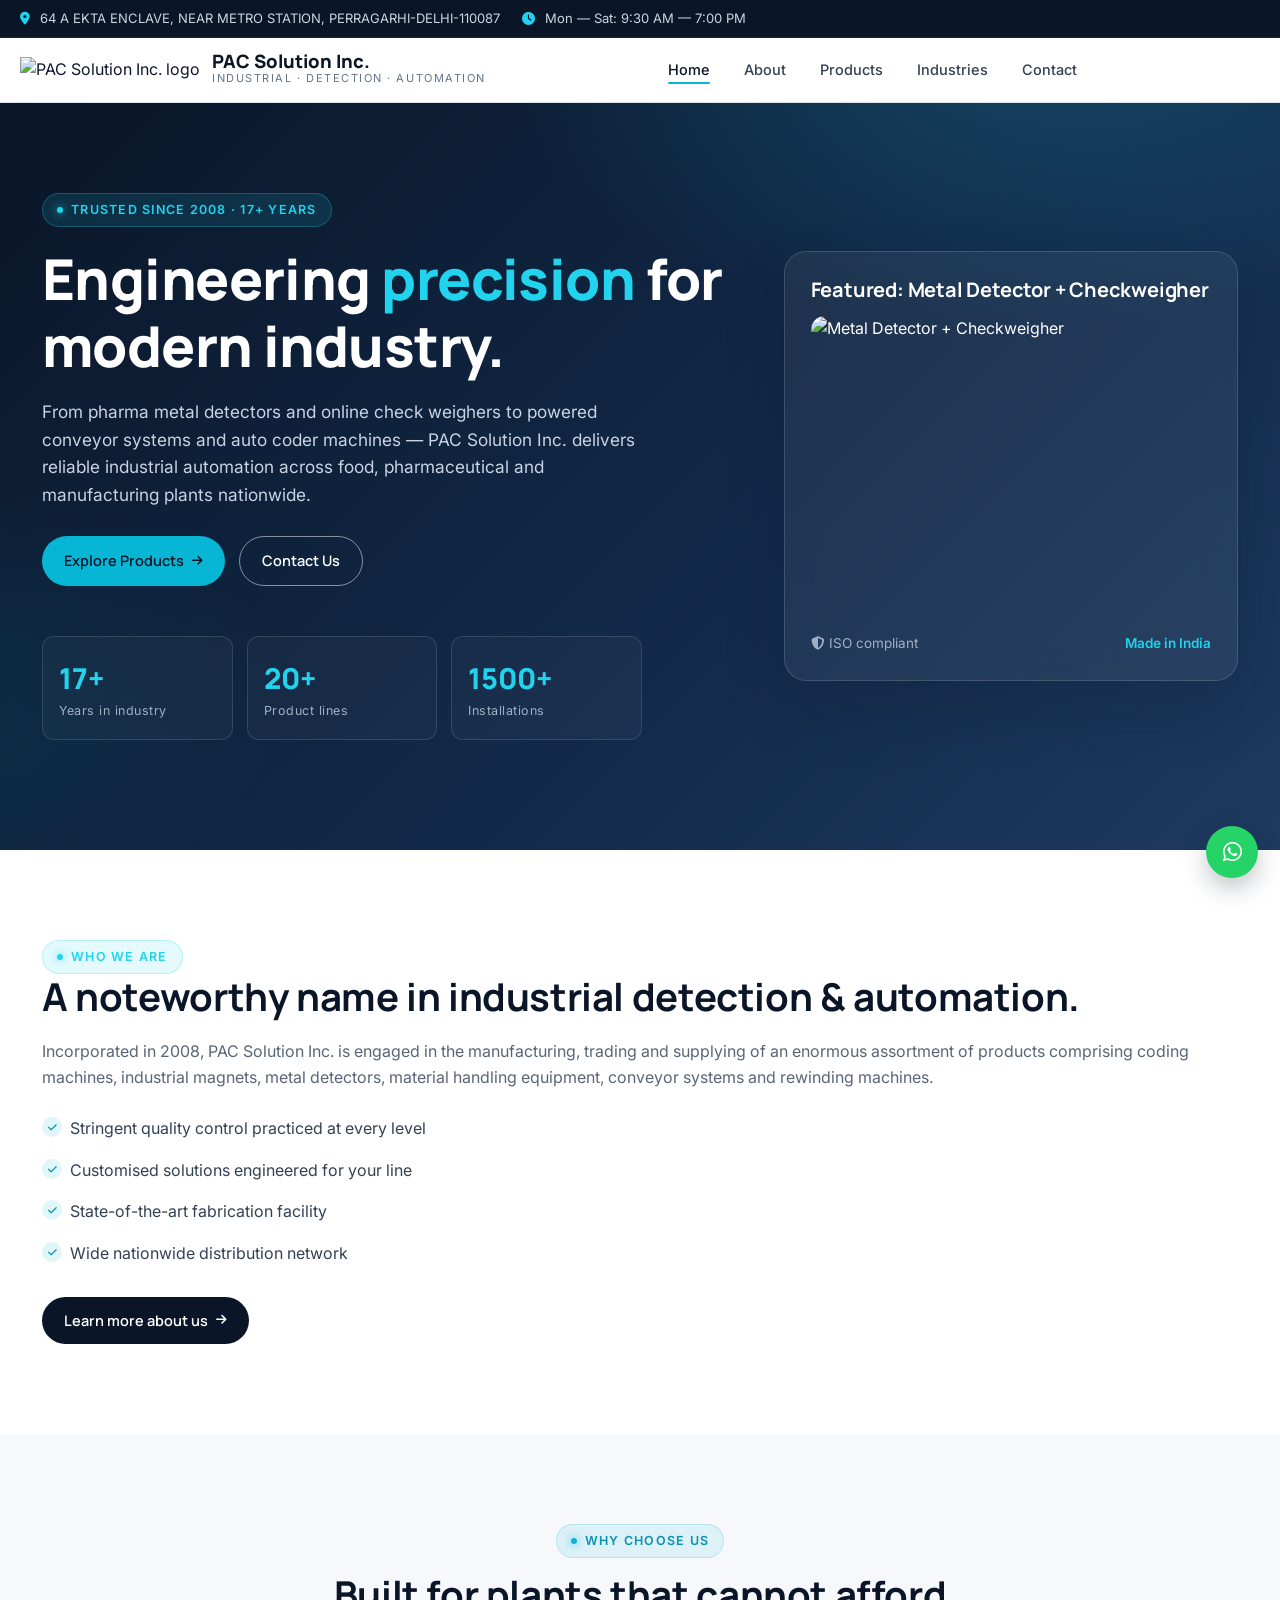
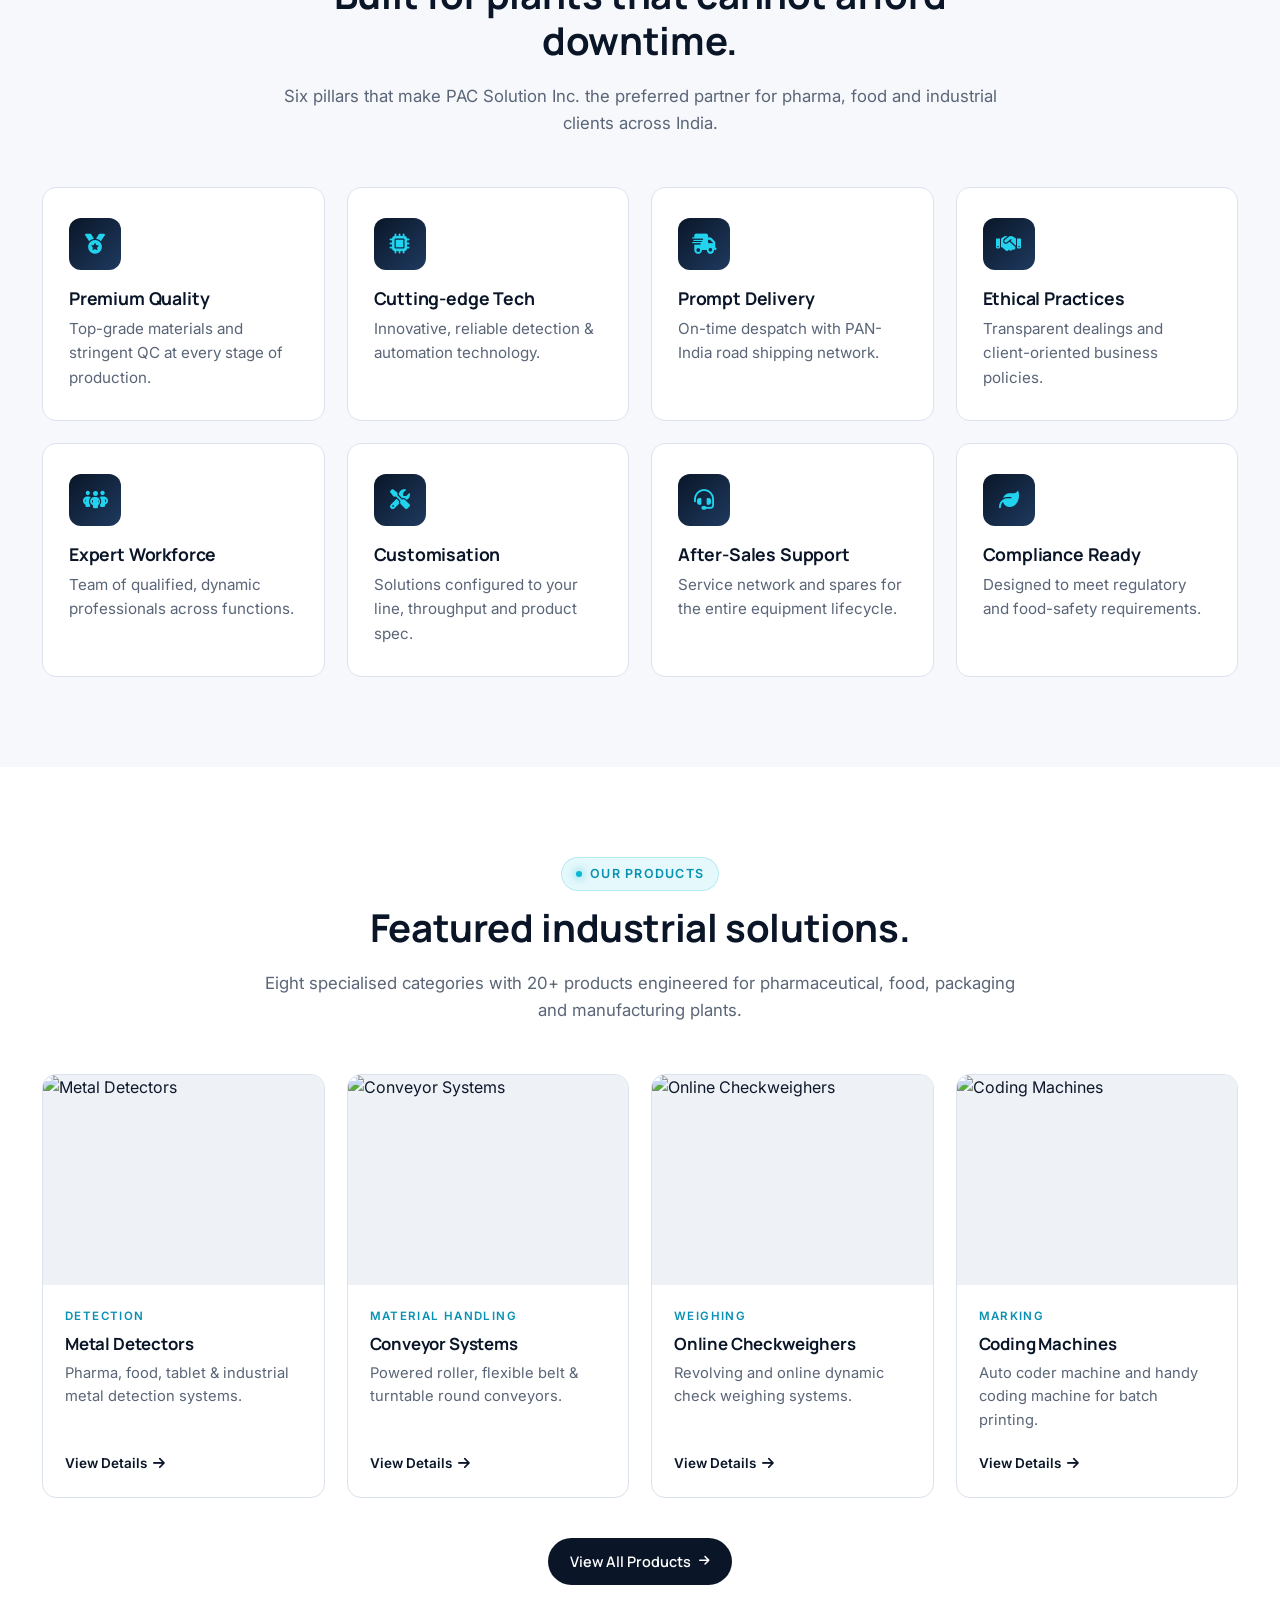
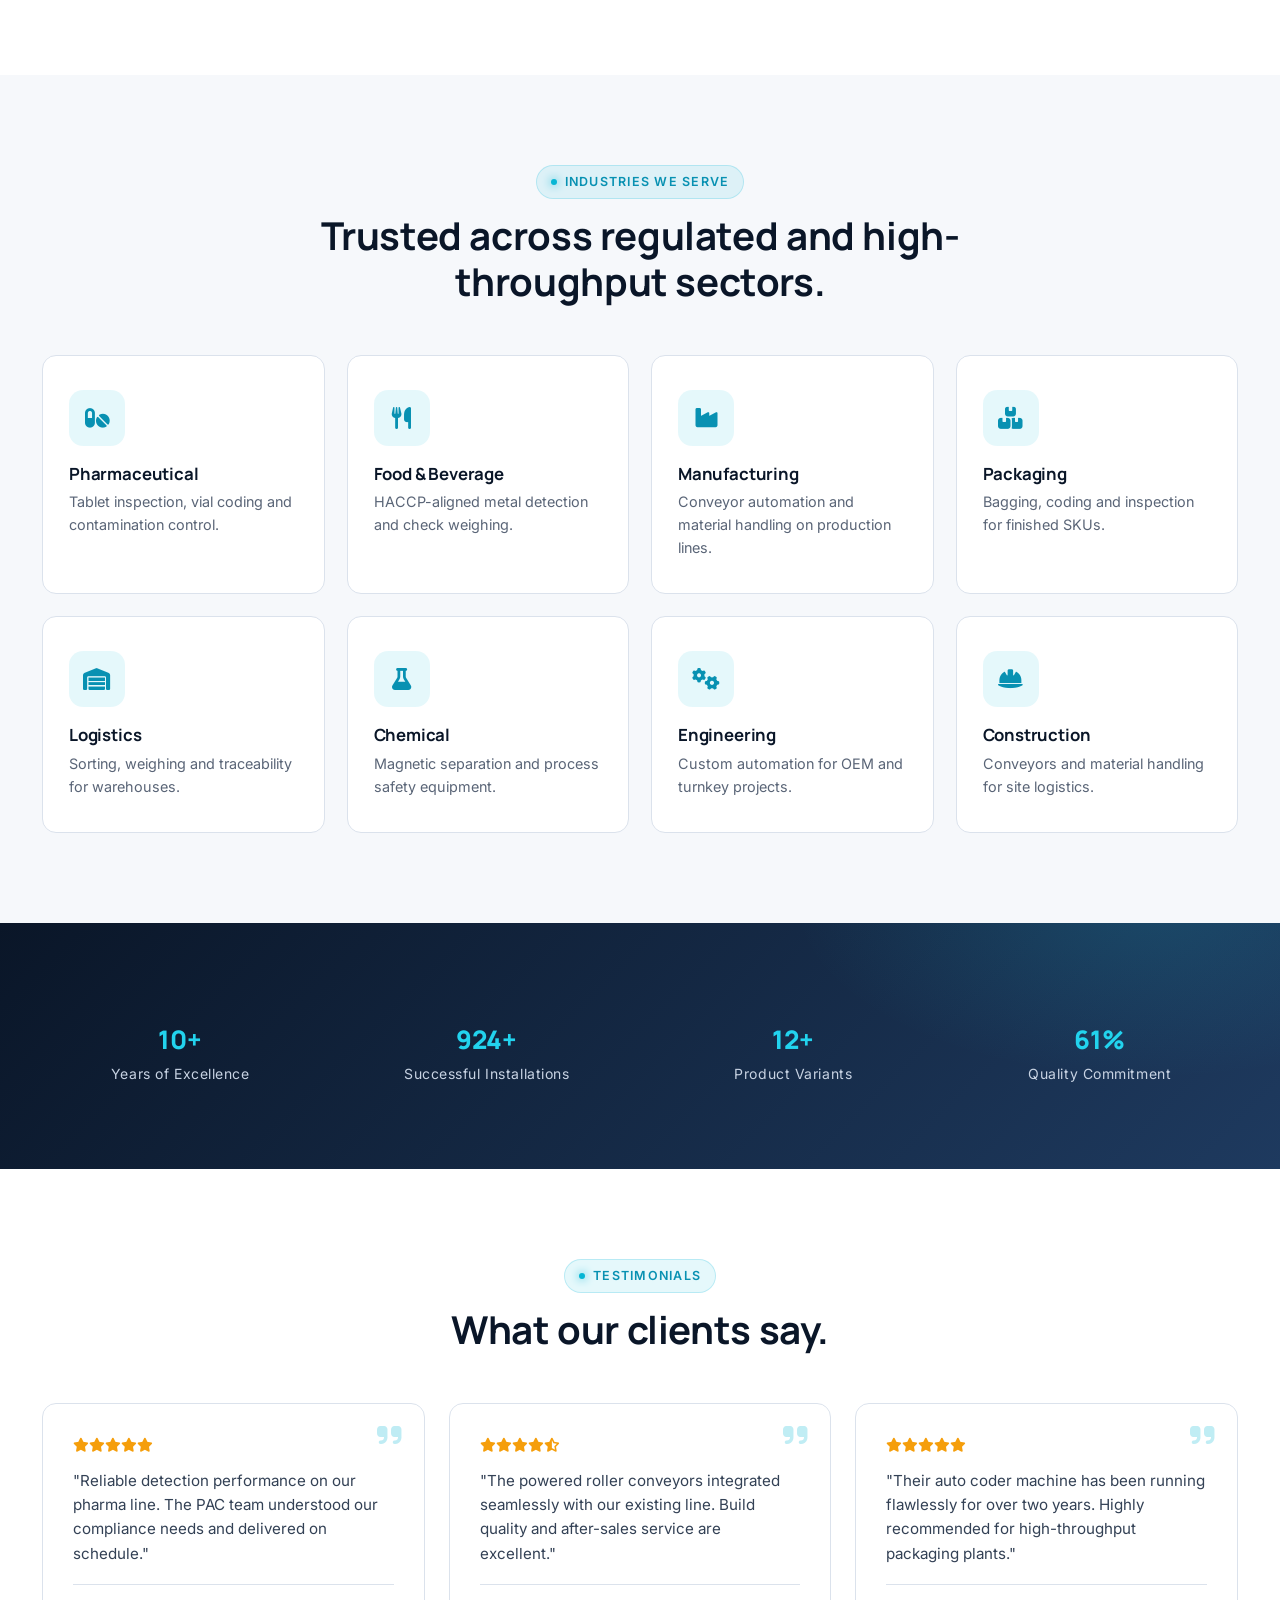
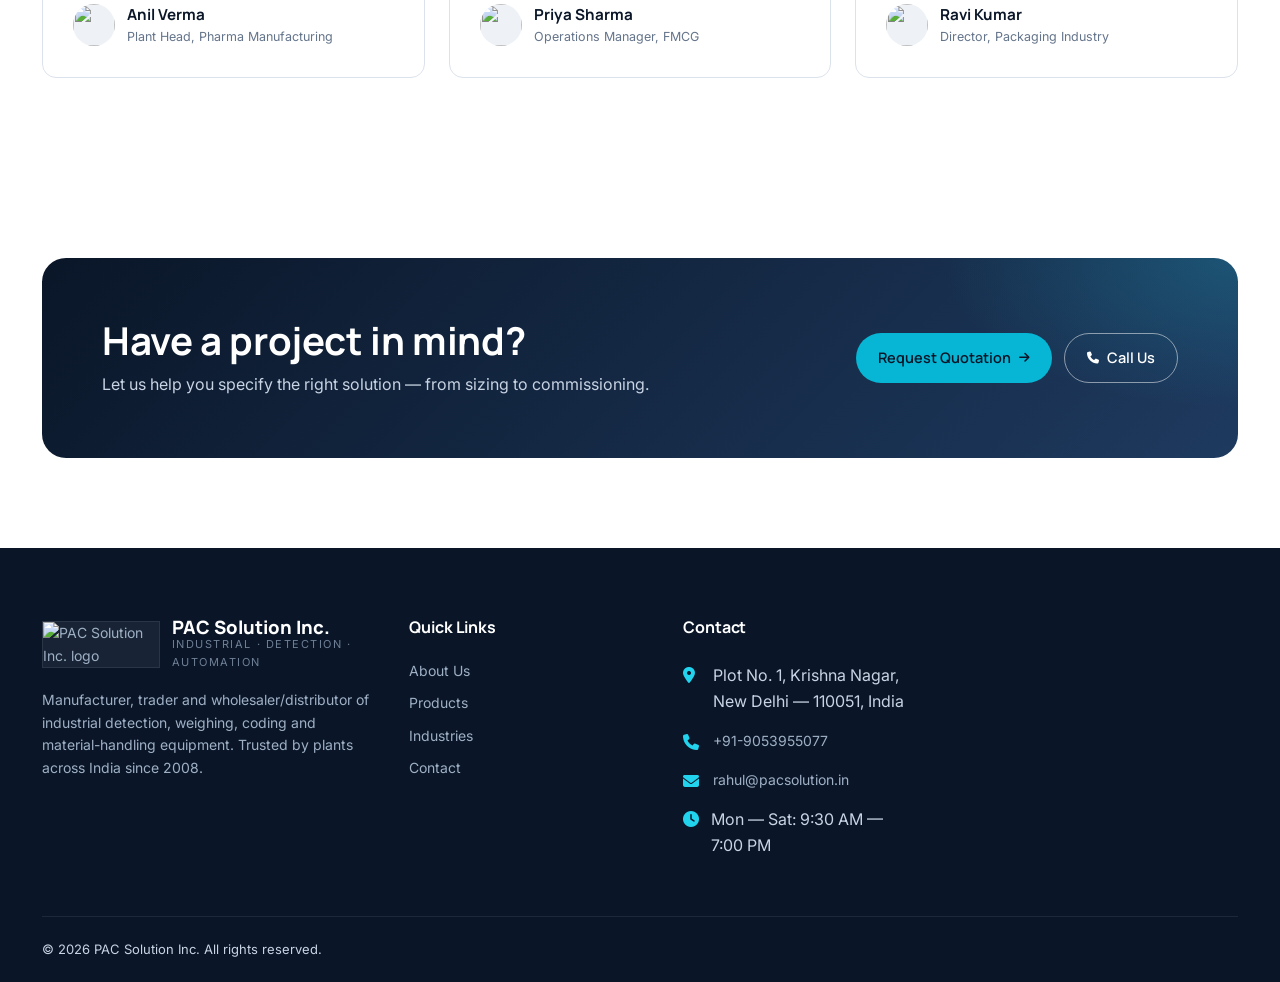
==== commit 1267e8bc: "Fix stylesheet link path in index.html" ====
--- a/index.html
+++ b/index.html
@@ -10,7 +10,7 @@
   <link rel="preconnect" href="https://fonts.gstatic.com" crossorigin>
   <link href="https://fonts.googleapis.com/css2?family=Manrope:wght@500;600;700;800&family=Inter:wght@400;500;600&display=swap" rel="stylesheet">
   <link rel="stylesheet" href="https://cdnjs.cloudflare.com/ajax/libs/font-awesome/6.5.0/css/all.min.css" />
-  <link rel="stylesheet" href="/css/style.css" />
+  <link rel="stylesheet" href="css/style.css" />
 </head>
 <body>
 
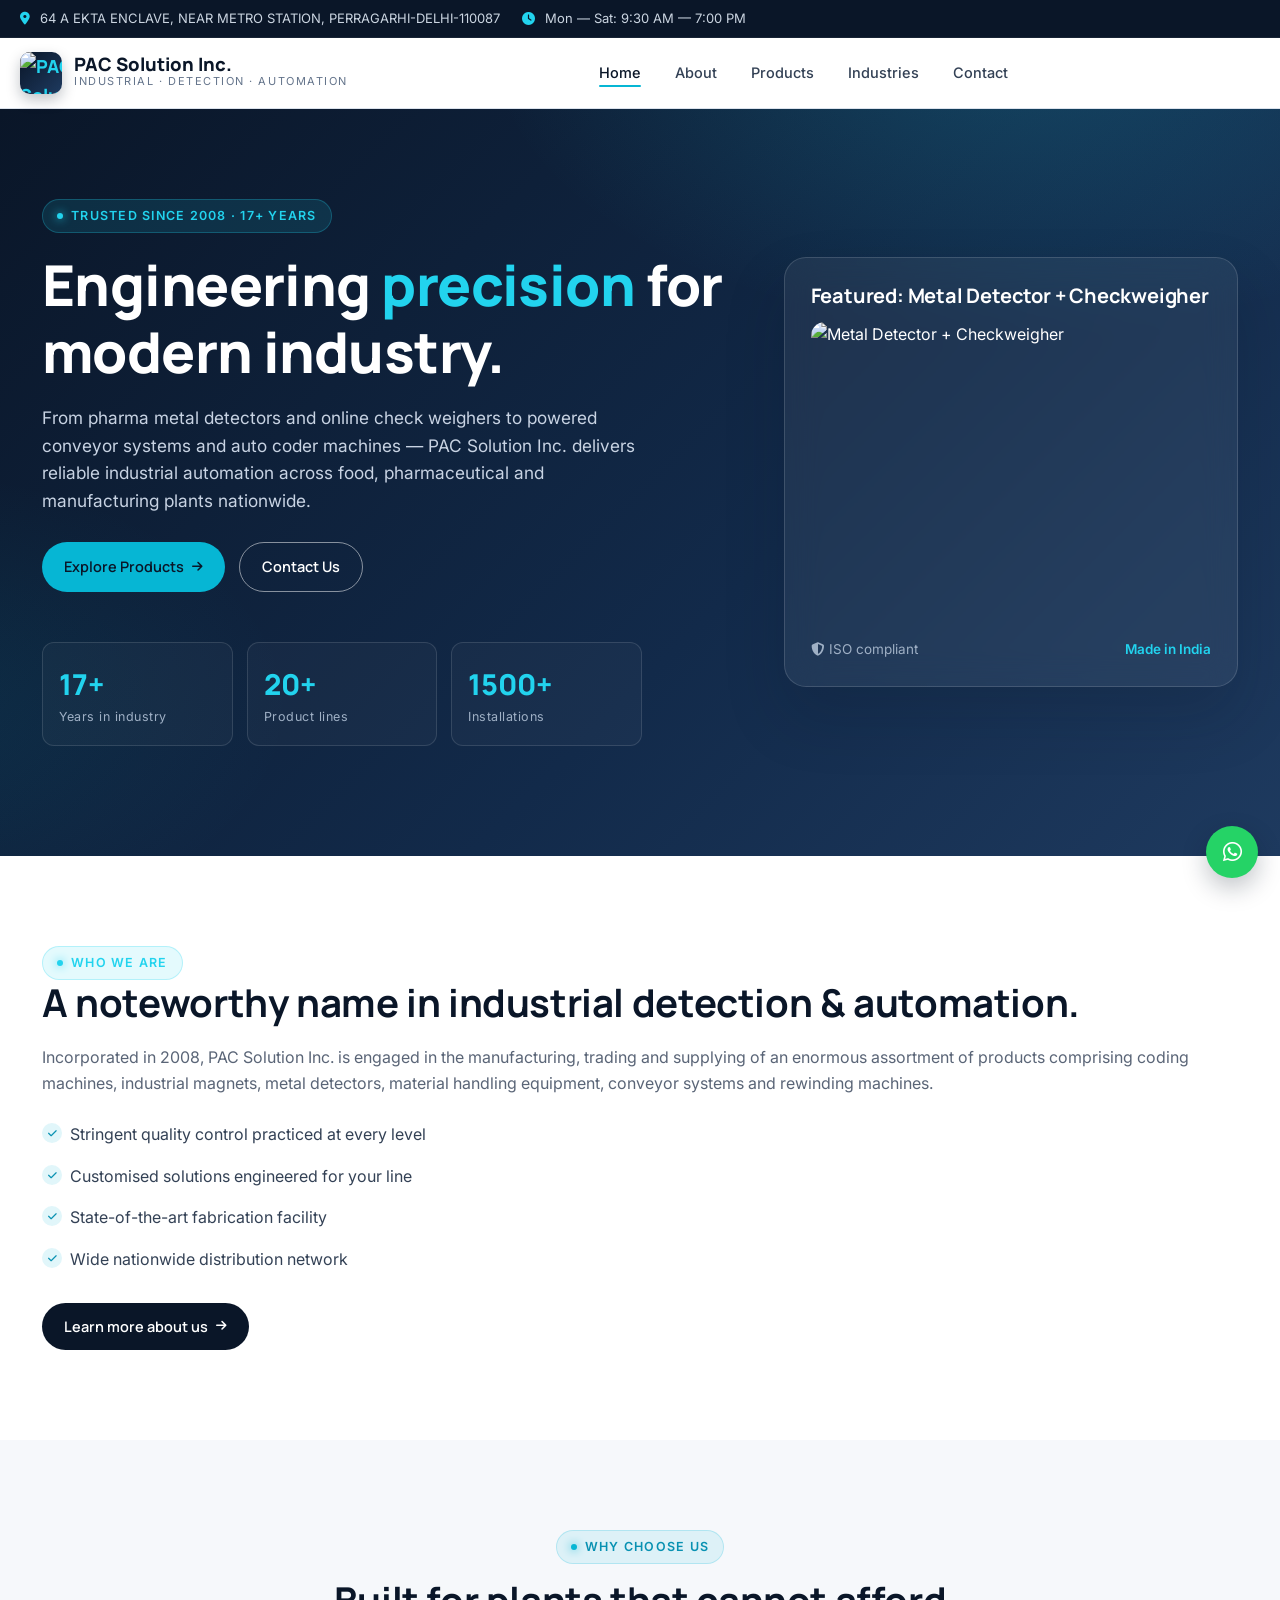
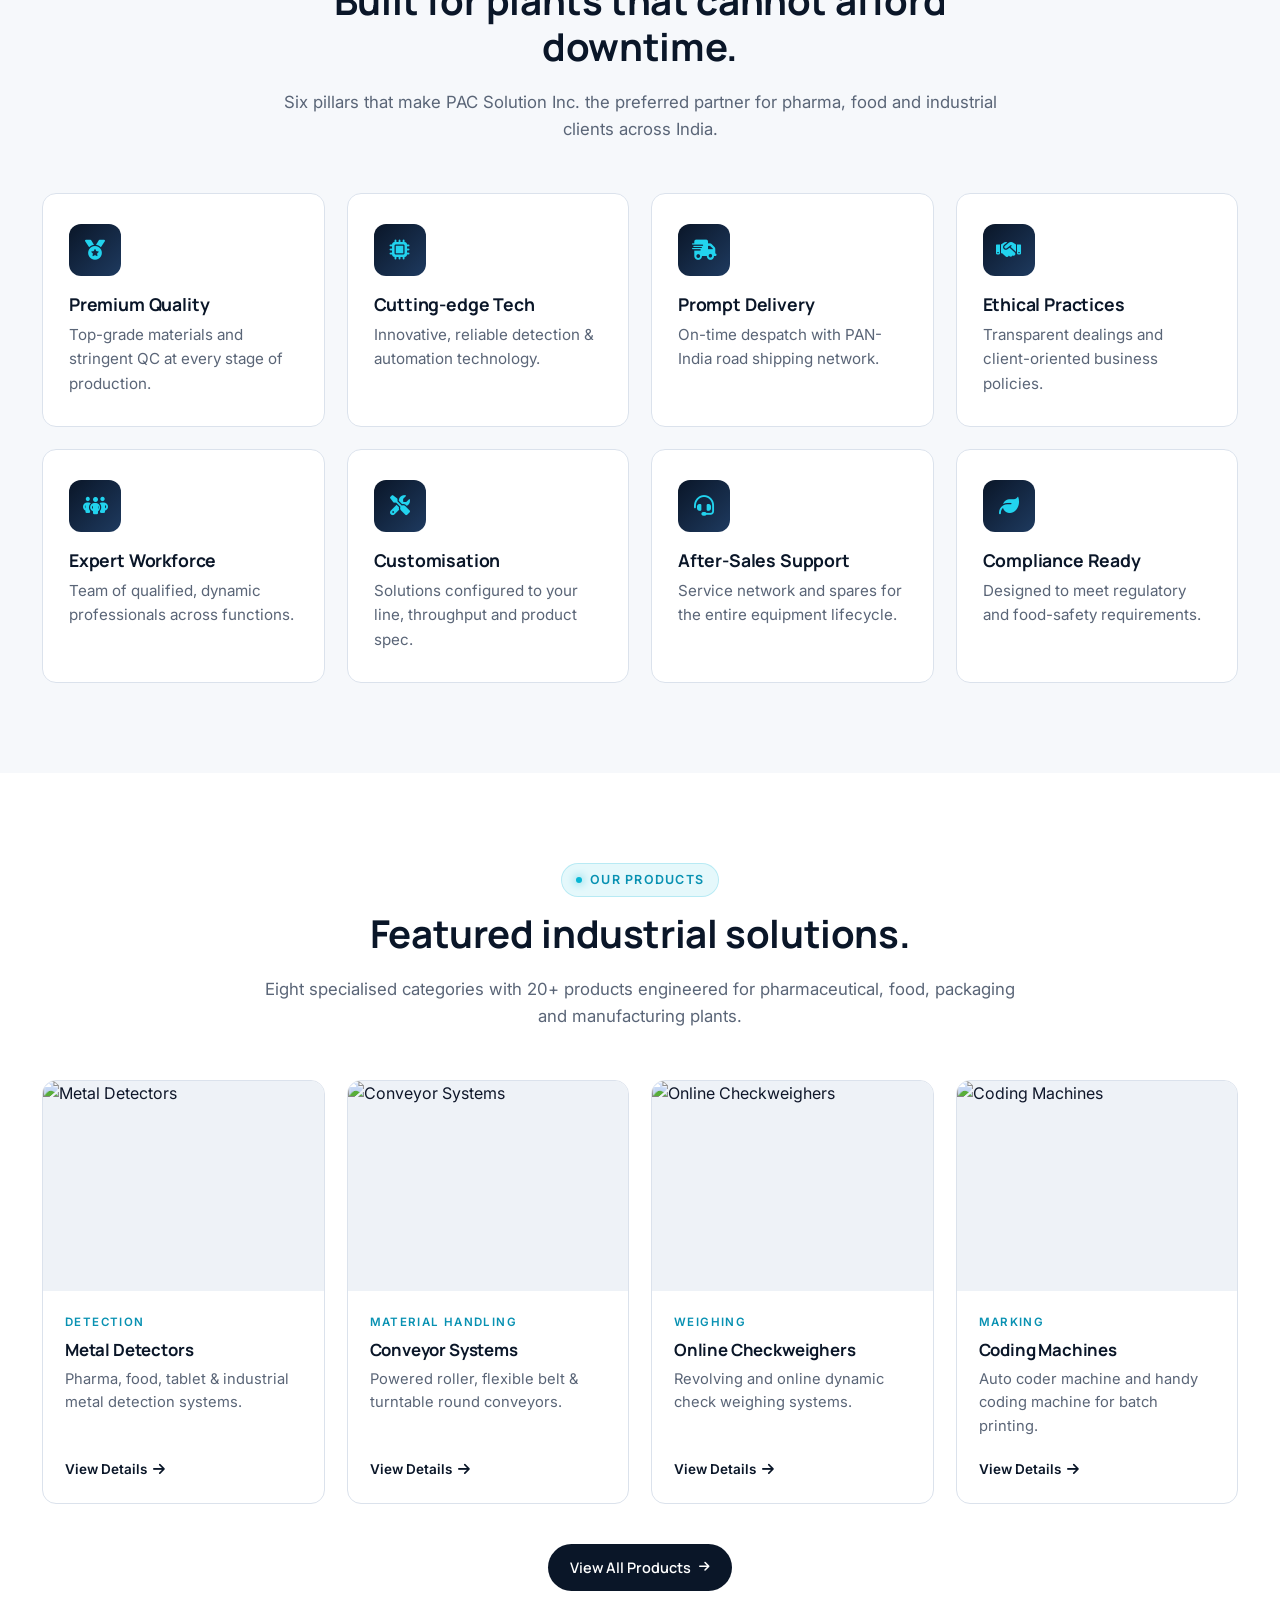
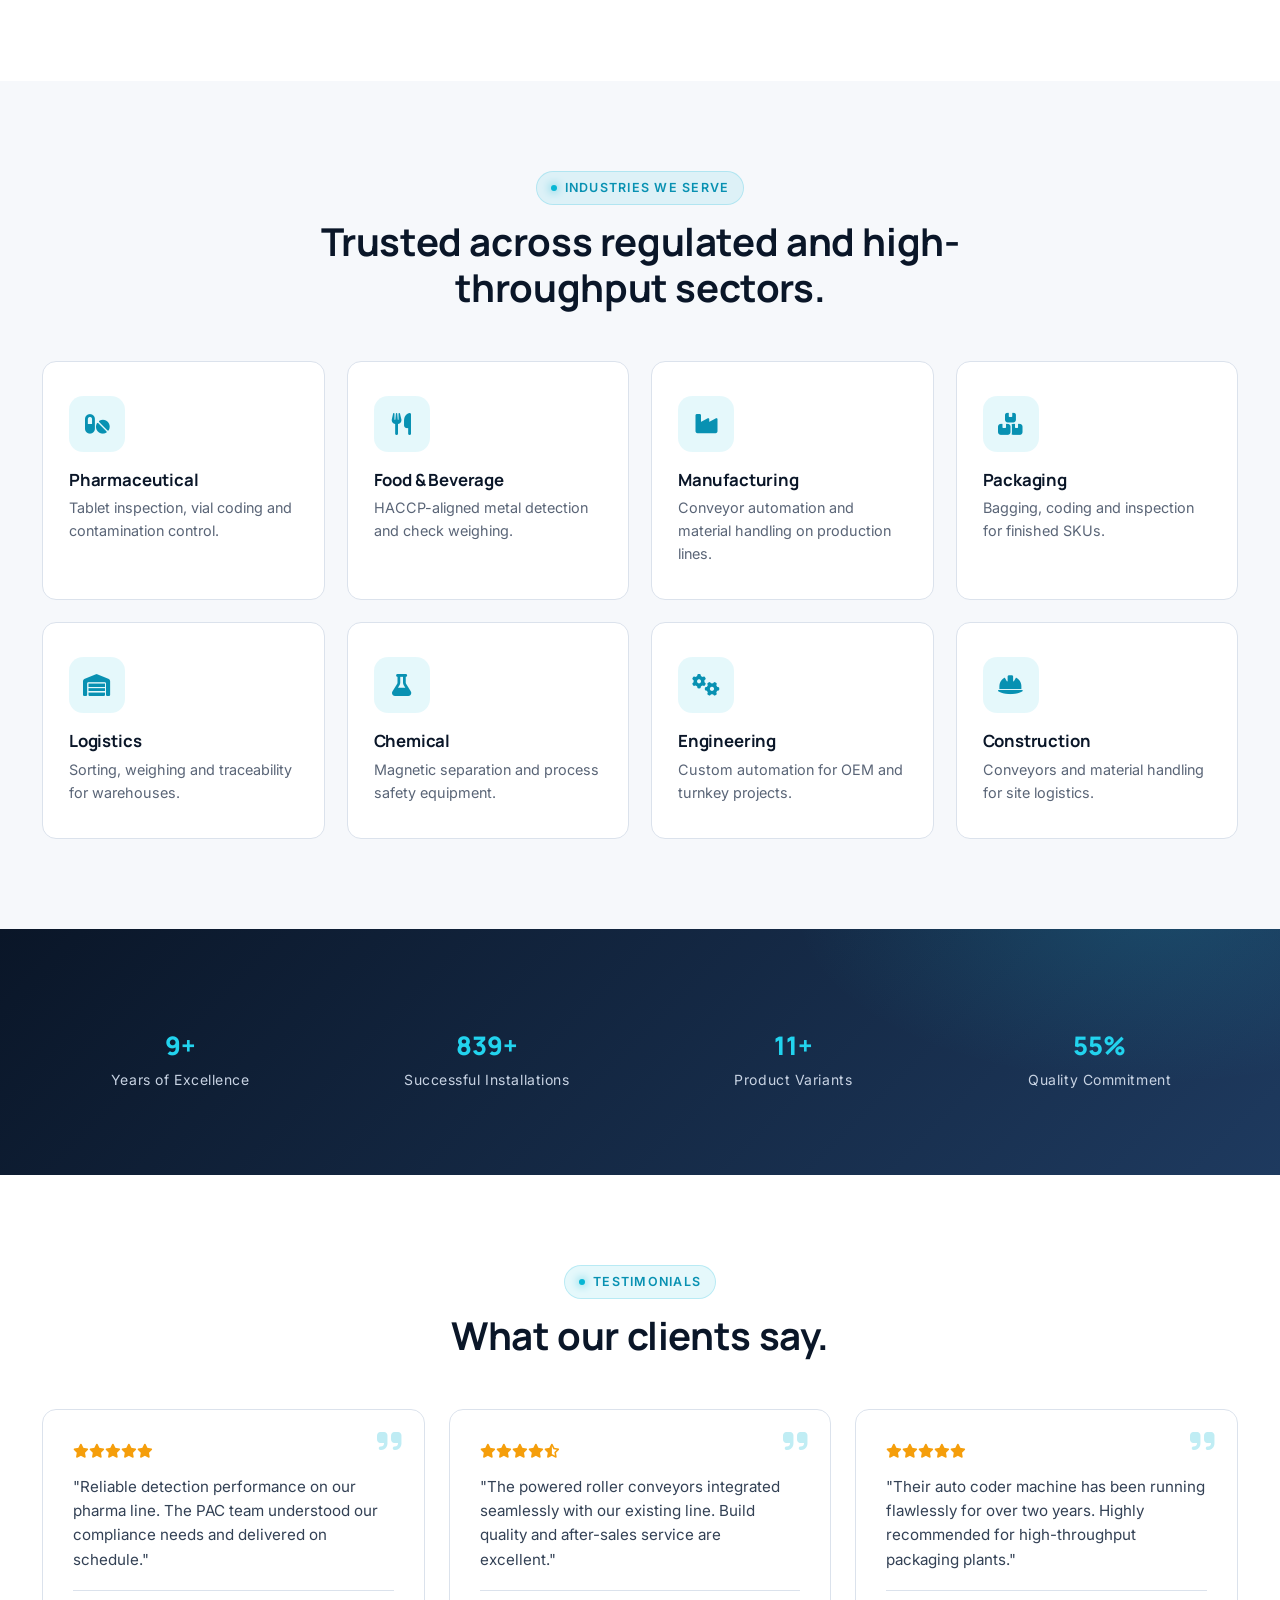
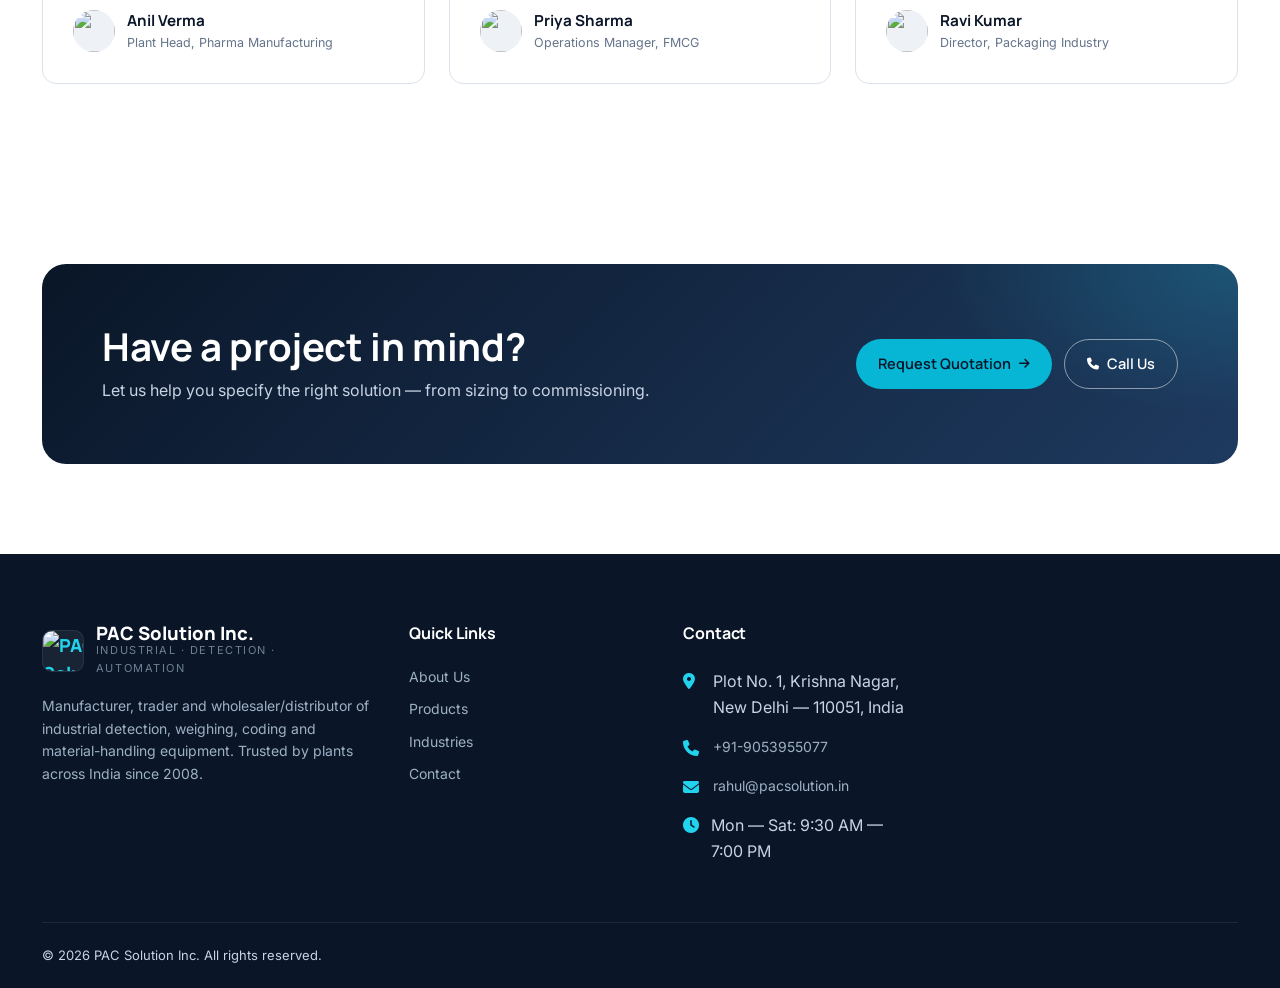
==== commit fa89bdc3: "Update index.html" ====
--- a/index.html
+++ b/index.html
@@ -15,7 +15,7 @@
 <body>
 
   <!-- LOADER -->
-  <div id="loader" aria-hidden="true"><div class="loader-ring"></div></div>
+ 
 
   <!-- TOP BAR -->
   <div class="topbar">
--- a/css/style.css
+++ b/css/style.css
@@ -102,7 +102,7 @@
   padding: 14px 0; gap: 18px;
 }
 .brand { display: flex; align-items: center; gap: 12px; }
-..brand-mark {
+.brand-mark {
   width: 42px; height: 42px; border-radius: 10px;
   background: linear-gradient(135deg, var(--navy) 0%, var(--navy-3) 100%);
   display: grid; place-items: center; color: var(--cyan-2);
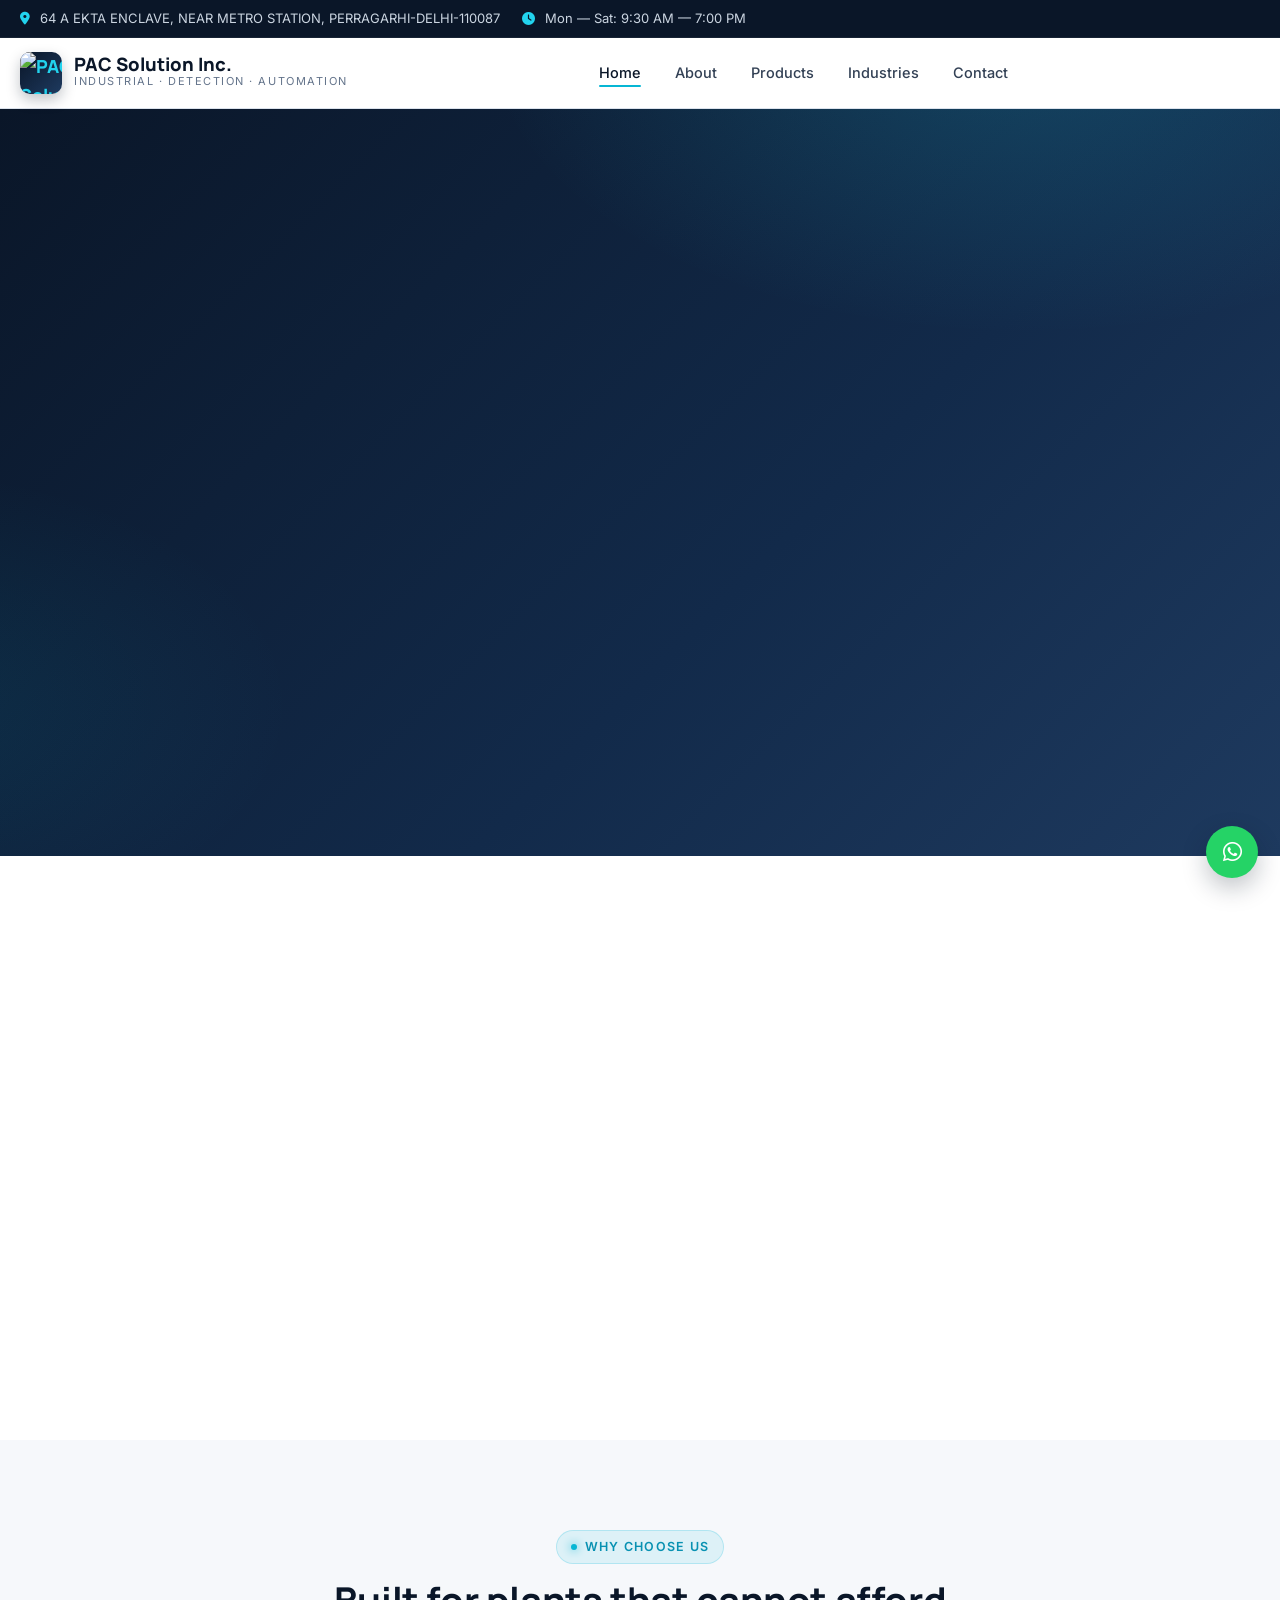
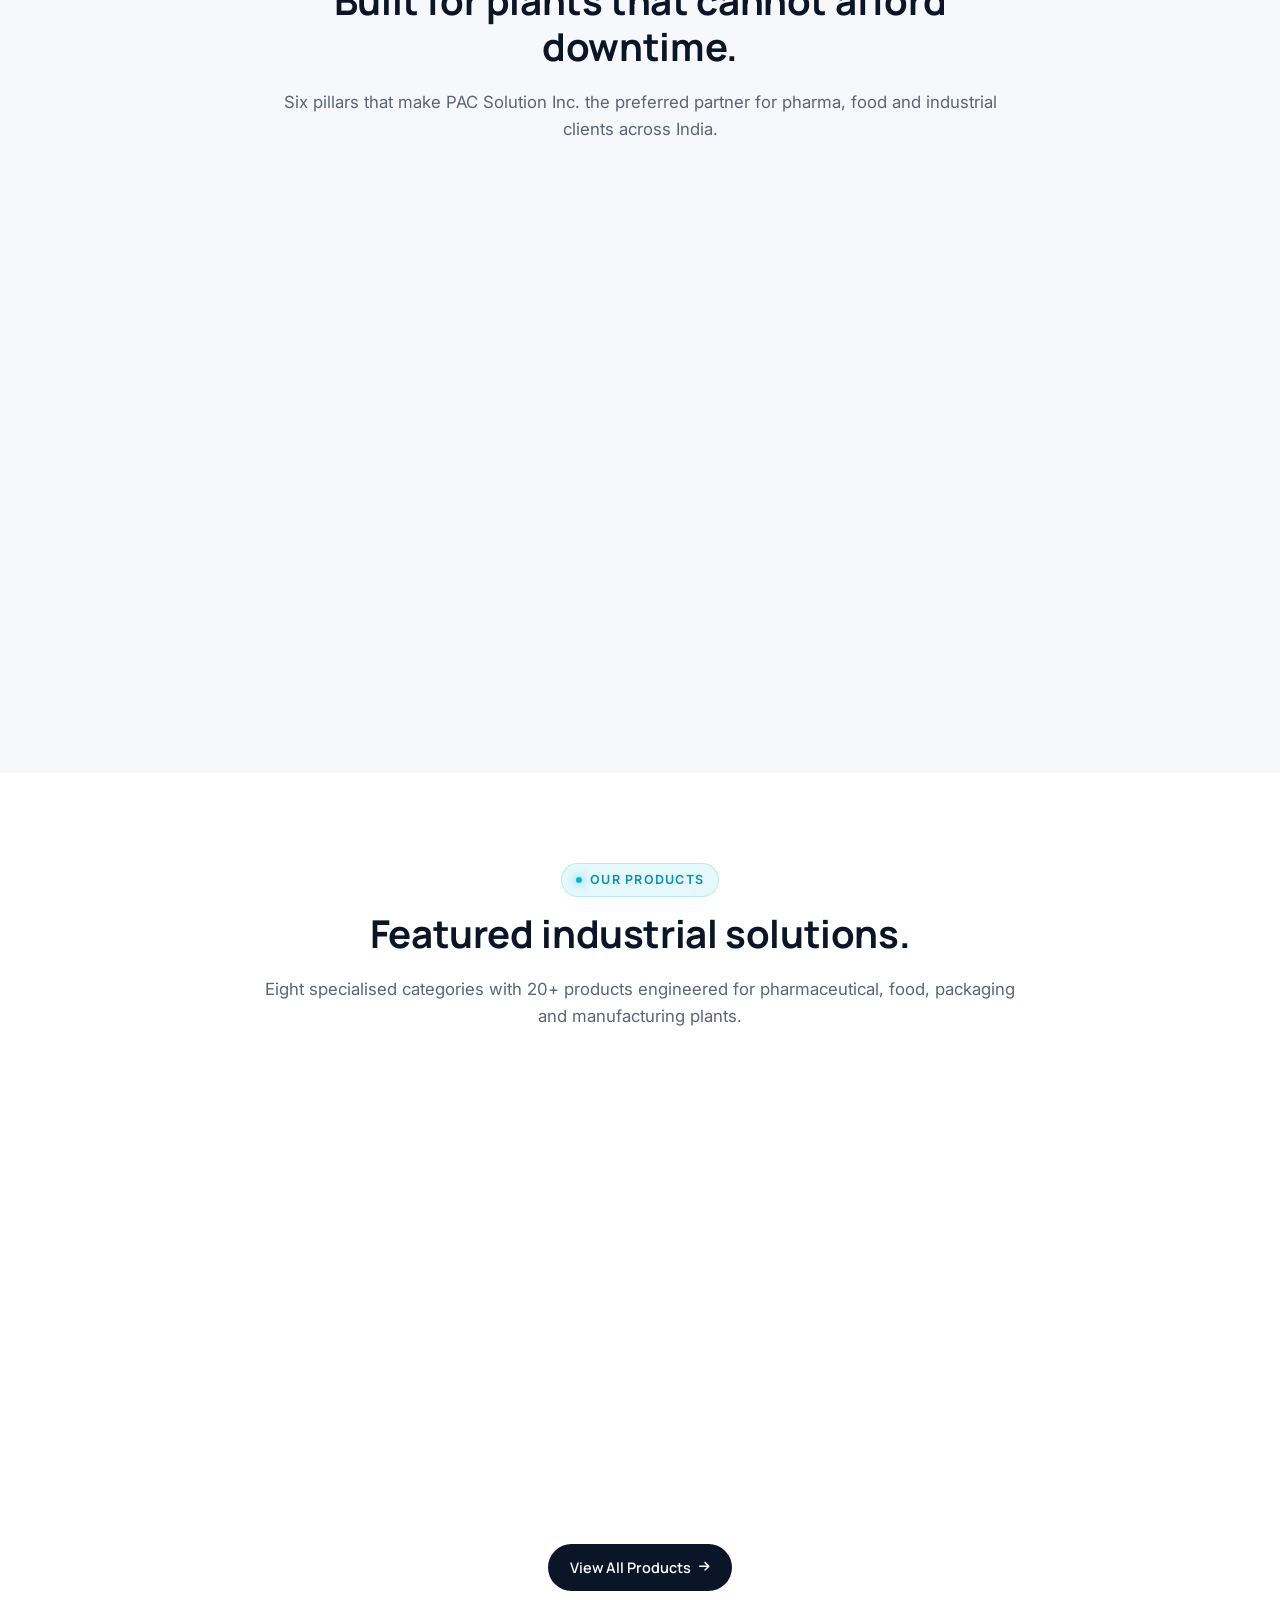
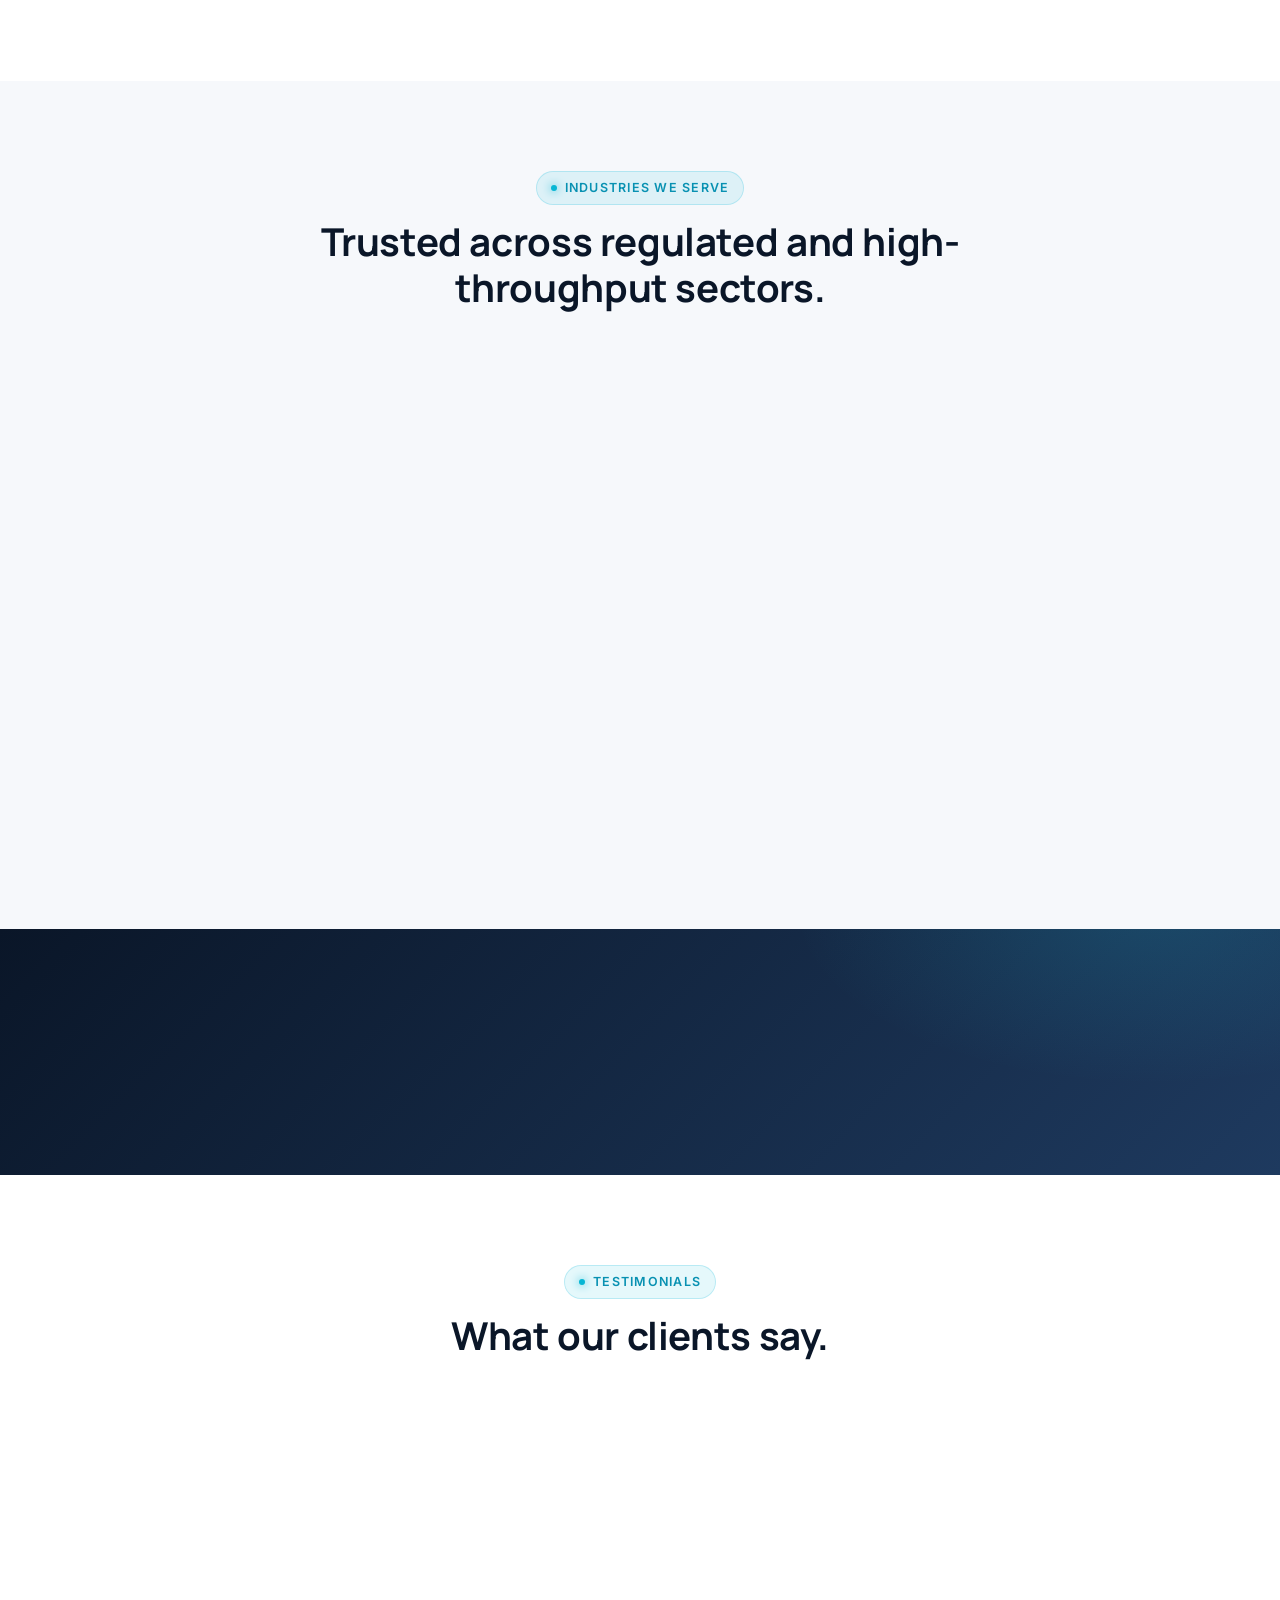
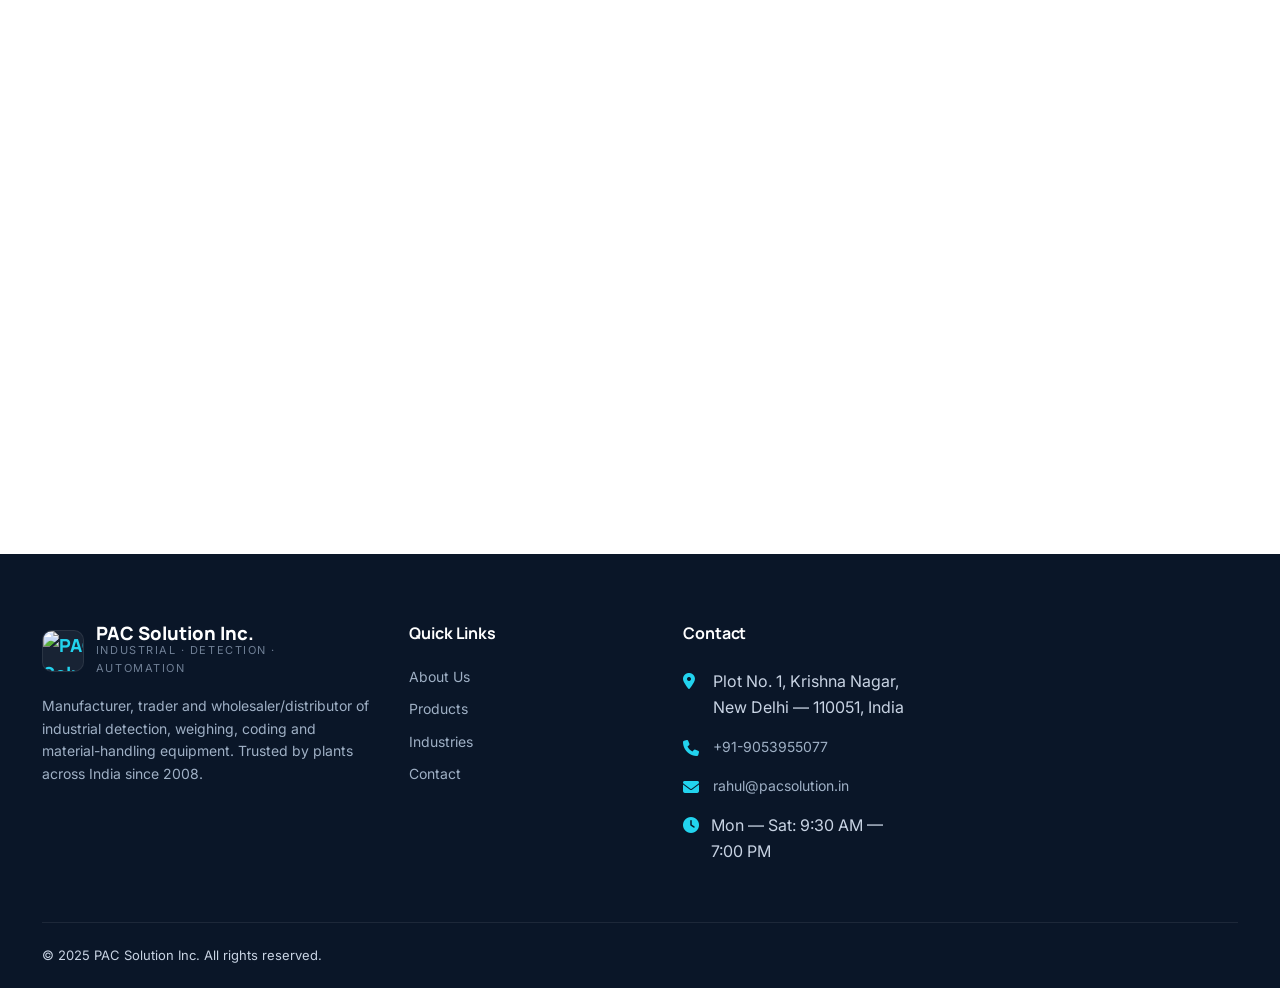
==== commit 64c0c5e2: "Fix script tag path in index.html" ====
--- a/index.html
+++ b/index.html
@@ -264,6 +264,6 @@
   <a class="whatsapp-fab" href="https://wa.me/919899478889" target="_blank" rel="noopener" aria-label="Chat on WhatsApp"><i class="fa-brands fa-whatsapp"></i></a>
   <button class="top-fab" aria-label="Back to top"><i class="fa-solid fa-arrow-up"></i></button>
 
-  <script src="/js/script.js"></script>
+  <script src="js/script.js"></script>
 </body>
 </html>
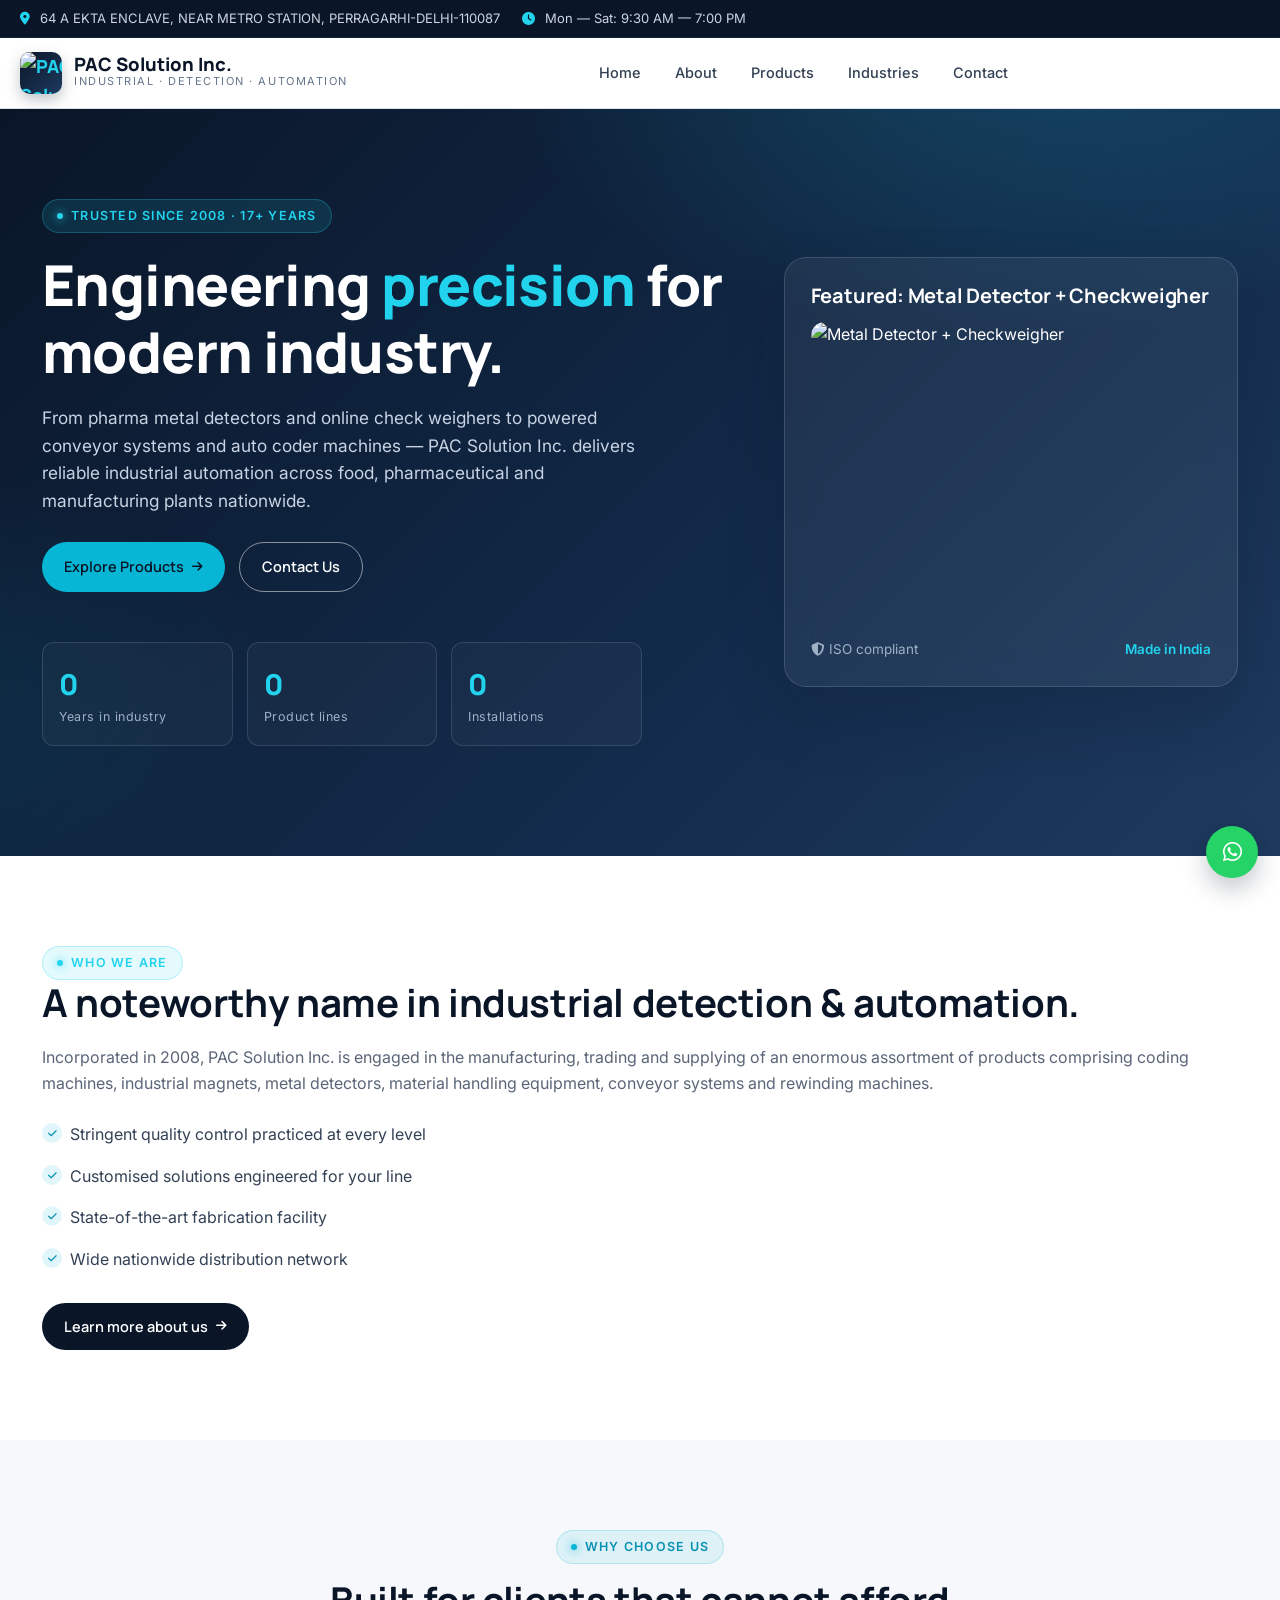
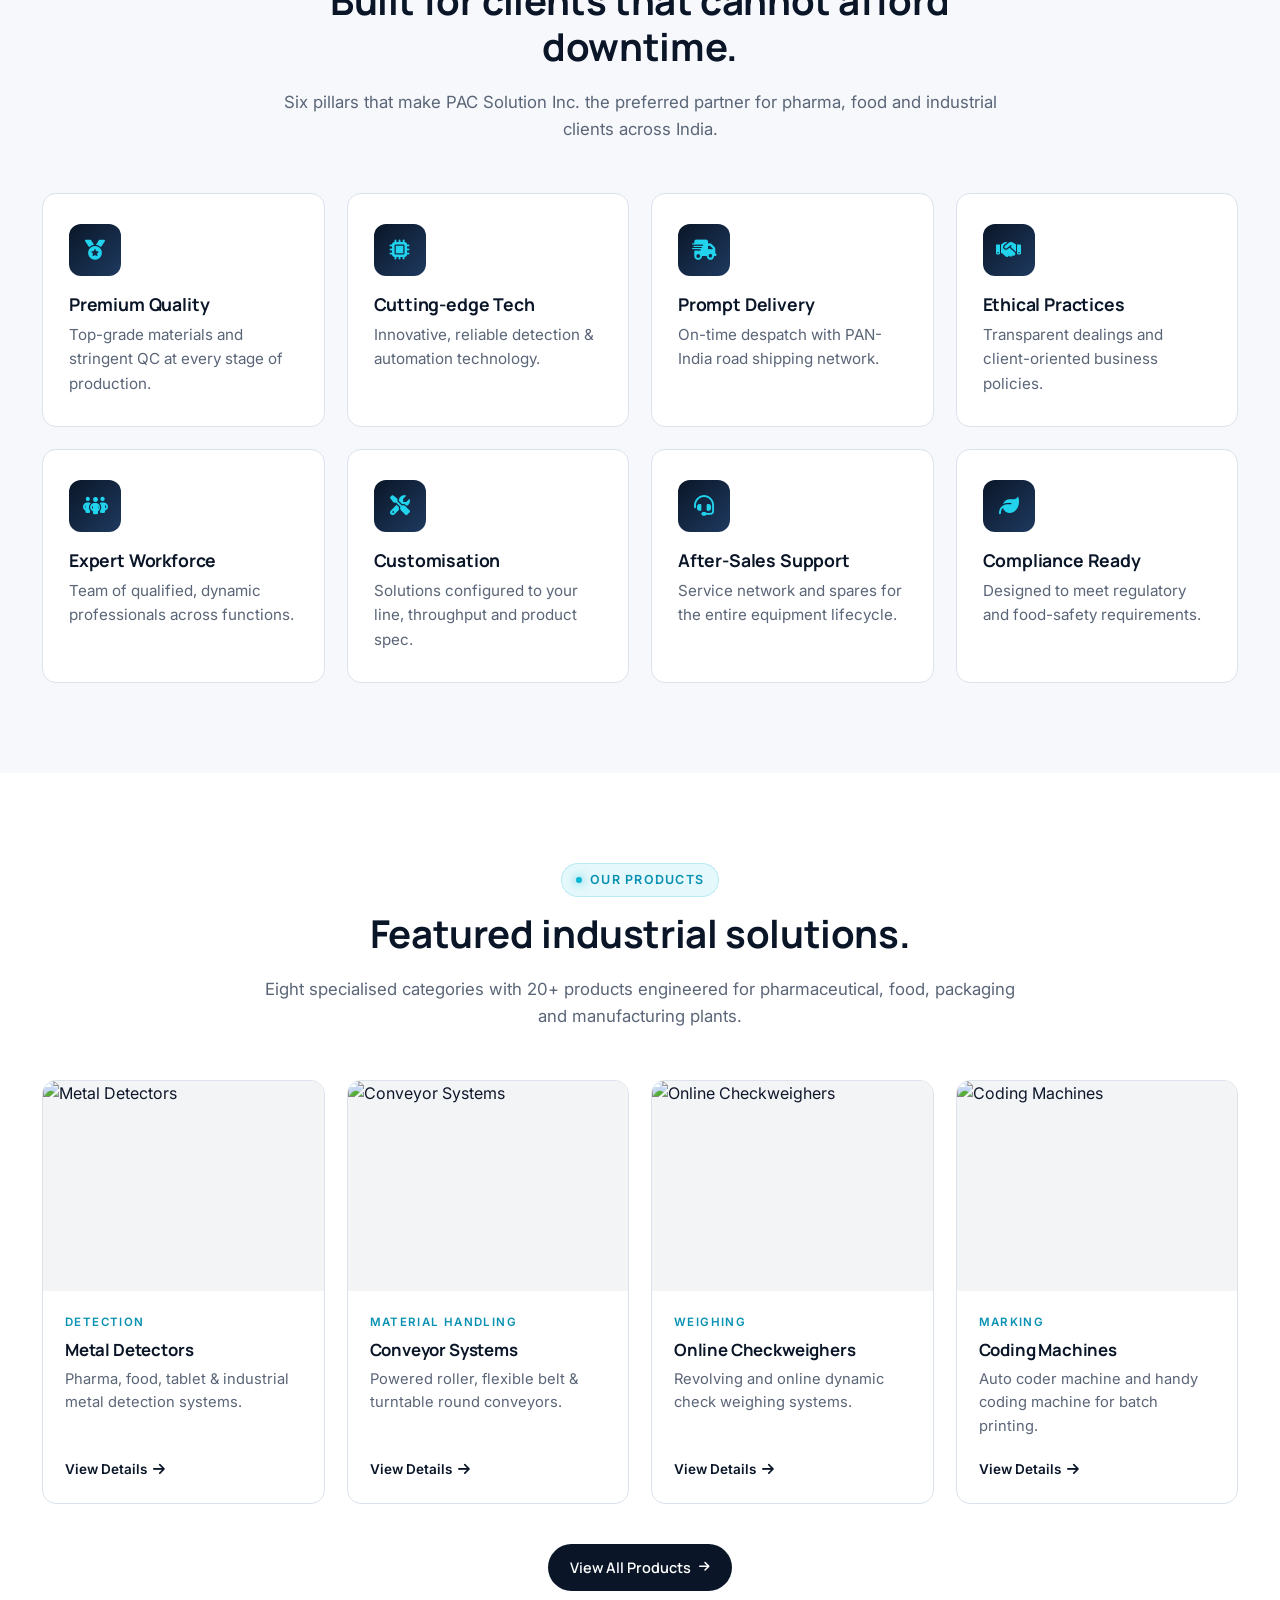
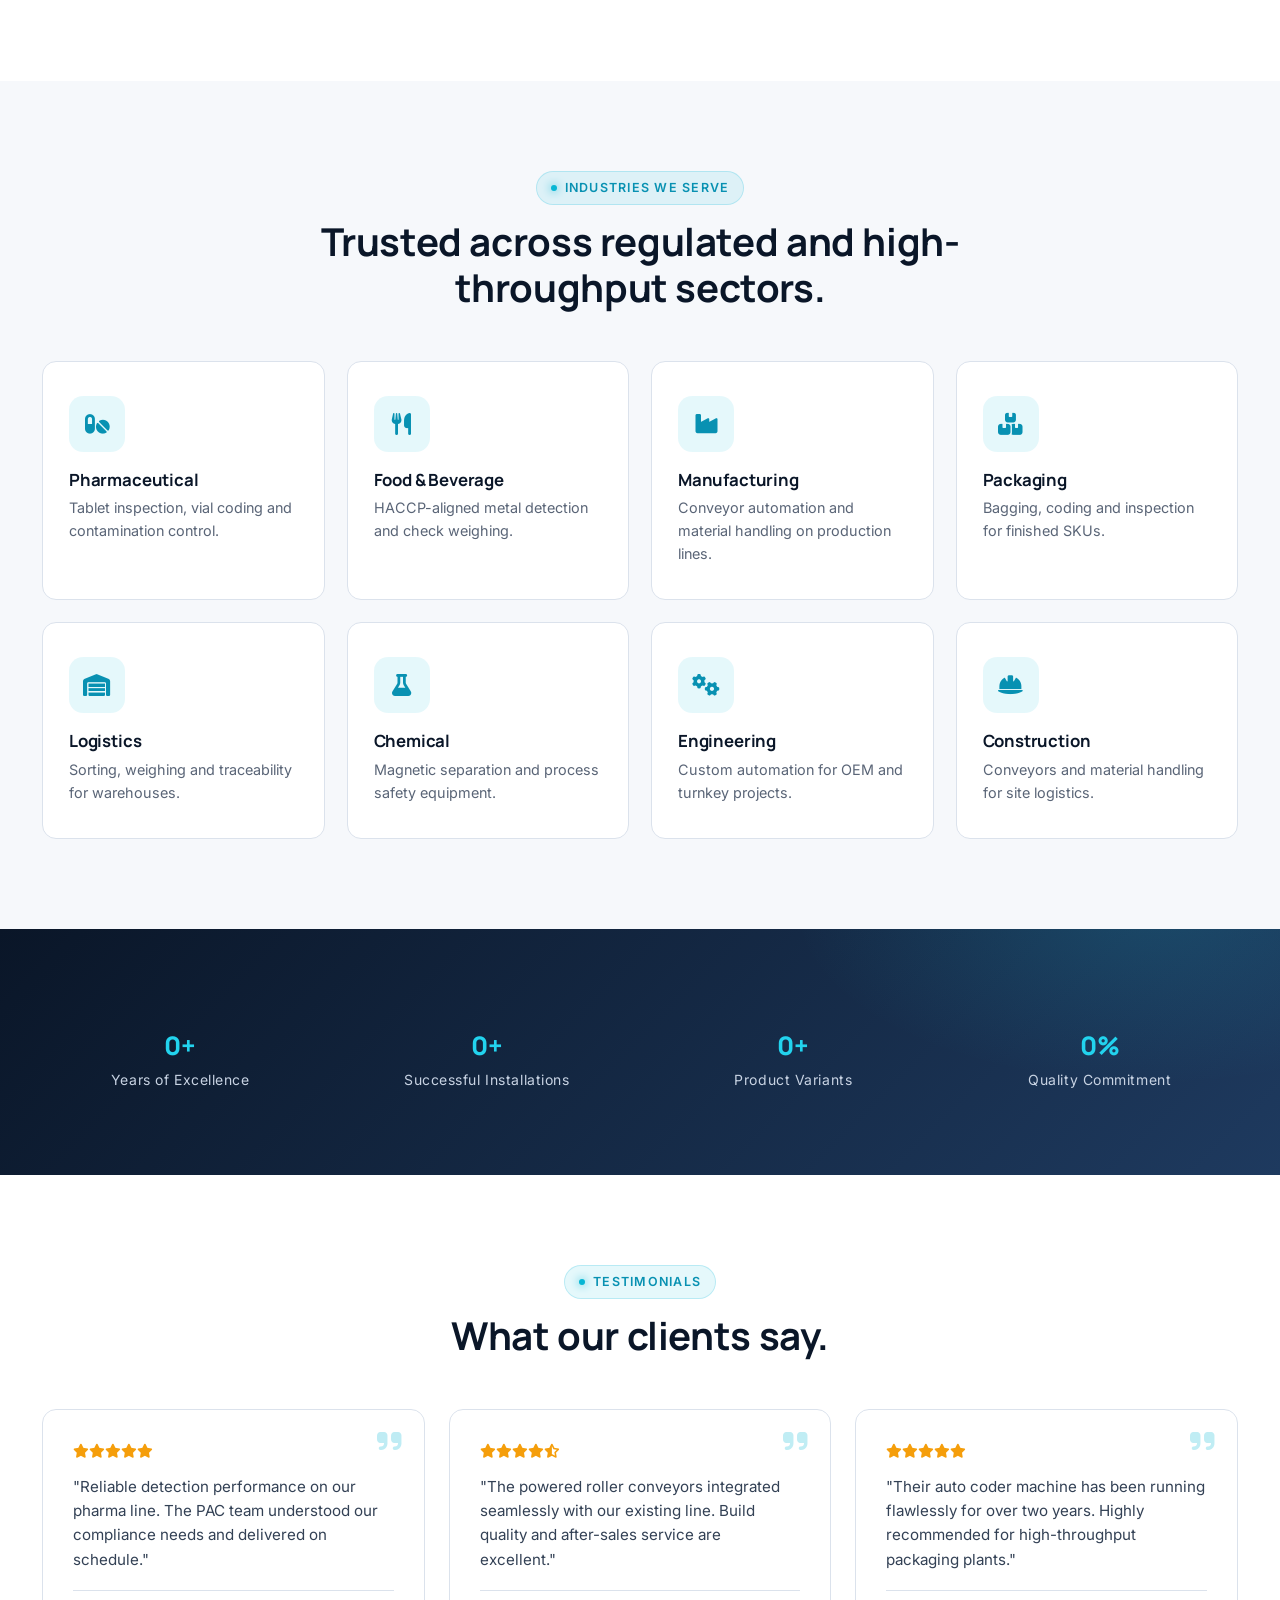
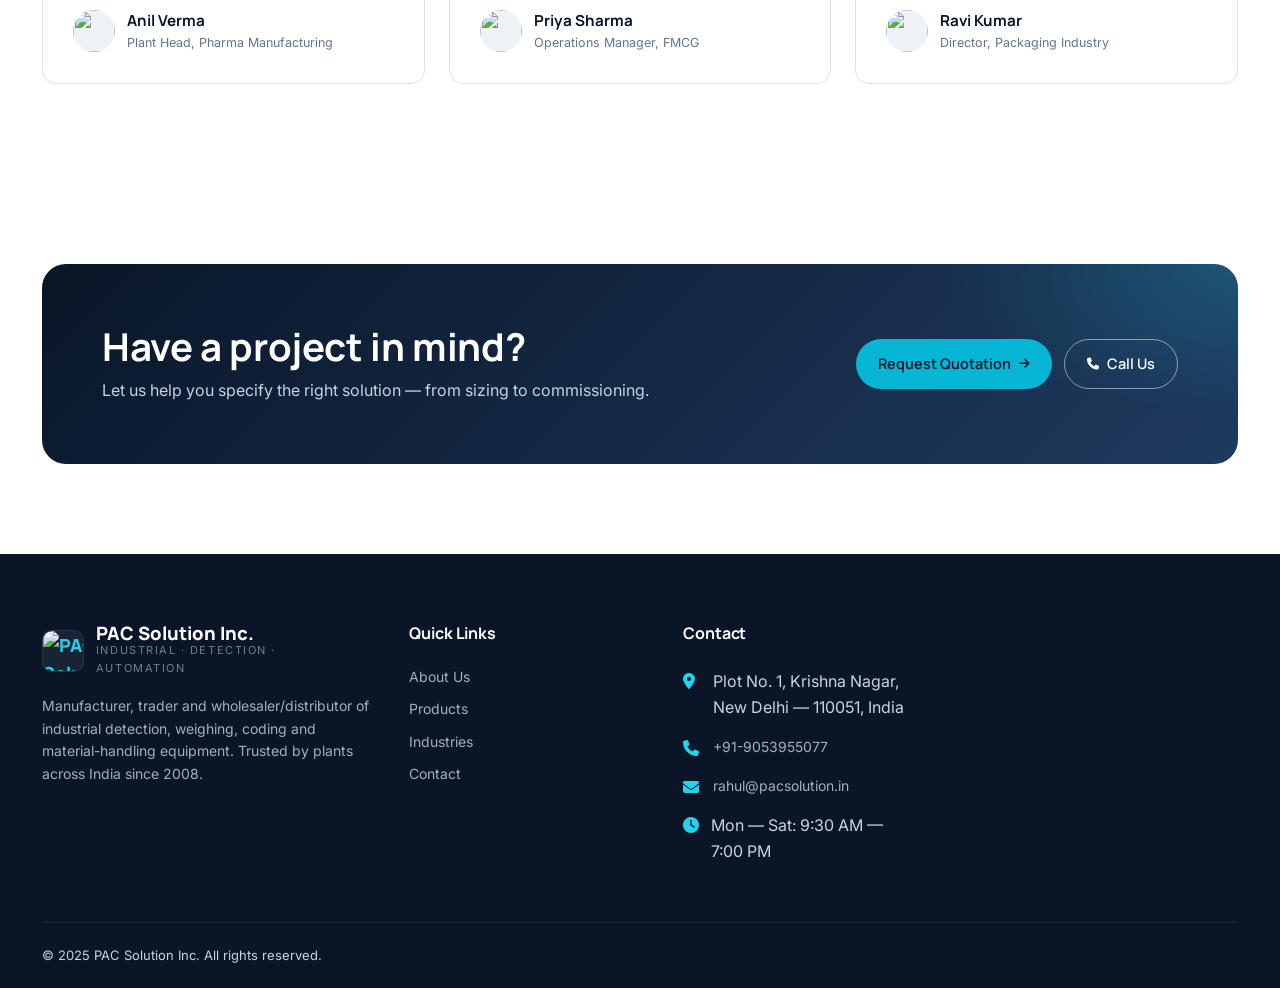
==== commit eaad9db3: "Update stylesheet and script paths to absolute URLs" ====
--- a/index.html
+++ b/index.html
@@ -10,12 +10,12 @@
   <link rel="preconnect" href="https://fonts.gstatic.com" crossorigin>
   <link href="https://fonts.googleapis.com/css2?family=Manrope:wght@500;600;700;800&family=Inter:wght@400;500;600&display=swap" rel="stylesheet">
   <link rel="stylesheet" href="https://cdnjs.cloudflare.com/ajax/libs/font-awesome/6.5.0/css/all.min.css" />
-  <link rel="stylesheet" href="css/style.css" />
+  <link rel="stylesheet" href="/css/style.css" />
 </head>
 <body>
 
   <!-- LOADER -->
- 
+  <div id="loader" aria-hidden="true"><div class="loader-ring"></div></div>
 
   <!-- TOP BAR -->
   <div class="topbar">
@@ -110,7 +110,7 @@
     <div class="container">
       <div class="section-head">
         <span class="eyebrow"><span class="dot"></span> Why Choose Us</span>
-        <h2>Built for plants that cannot afford downtime.</h2>
+        <h2>Built for clients that cannot afford downtime.</h2>
         <p>Six pillars that make PAC Solution Inc. the preferred partner for pharma, food and industrial clients across India.</p>
       </div>
       <div class="why-grid">
@@ -135,7 +135,7 @@
         <p>Eight specialised categories with 20+ products engineered for pharmaceutical, food, packaging and manufacturing plants.</p>
       </div>
       <div class="products-grid">
-        <a href="products.html" class="product-card reveal"><div class="img"><img src="https://images.unsplash.com/photo-1581091012184-7a93d6ee0a35?w=800&q=80" alt="Metal Detectors" /></div><div class="body"><div class="cat">Detection</div><h3>Metal Detectors</h3><p>Pharma, food, tablet &amp; industrial metal detection systems.</p><span class="more">View Details <i class="fa-solid fa-arrow-right"></i></span></div></a>
+        <a href="products.html" class="product-card reveal"><div class="img"><img src="https://teplindia.com/wp-content/uploads/2020/01/conveyorisedmdssgx_p-1000x800.jpg" alt="Metal Detectors" /></div><div class="body"><div class="cat">Detection</div><h3>Metal Detectors</h3><p>Pharma, food, tablet &amp; industrial metal detection systems.</p><span class="more">View Details <i class="fa-solid fa-arrow-right"></i></span></div></a>
         <a href="products.html" class="product-card reveal delay-1"><div class="img"><img src="https://5.imimg.com/data5/SELLER/Default/2024/1/379315167/RT/RS/RR/1384965/powered-roller-conveyor-500x500.png" alt="Conveyor Systems" /></div><div class="body"><div class="cat">Material Handling</div><h3>Conveyor Systems</h3><p>Powered roller, flexible belt &amp; turntable round conveyors.</p><span class="more">View Details <i class="fa-solid fa-arrow-right"></i></span></div></a>
         <a href="products.html" class="product-card reveal delay-2"><div class="img"><img src="https://5.imimg.com/data5/SELLER/Default/2024/1/379316755/RN/IS/WV/1384965/online-dynamic-check-weigher-500x500.png" alt="Online Checkweighers" /></div><div class="body"><div class="cat">Weighing</div><h3>Online Checkweighers</h3><p>Revolving and online dynamic check weighing systems.</p><span class="more">View Details <i class="fa-solid fa-arrow-right"></i></span></div></a>
         <a href="products.html" class="product-card reveal delay-3"><div class="img"><img src="https://5.imimg.com/data5/SELLER/Default/2024/1/379318169/RF/CY/SQ/1384965/auto-coder-machine-500x500.png" alt="Coding Machines" /></div><div class="body"><div class="cat">Marking</div><h3>Coding Machines</h3><p>Auto coder machine and handy coding machine for batch printing.</p><span class="more">View Details <i class="fa-solid fa-arrow-right"></i></span></div></a>
@@ -264,6 +264,6 @@
   <a class="whatsapp-fab" href="https://wa.me/919899478889" target="_blank" rel="noopener" aria-label="Chat on WhatsApp"><i class="fa-brands fa-whatsapp"></i></a>
   <button class="top-fab" aria-label="Back to top"><i class="fa-solid fa-arrow-up"></i></button>
 
-  <script src="js/script.js"></script>
+  <script src="/js/script.js"></script>
 </body>
 </html>
--- a/css/style.css
+++ b/css/style.css
@@ -56,19 +56,7 @@
 .container { max-width: var(--container); margin: 0 auto; padding: 0 22px; }
 
 /* Loader */
-#loader {
-  position: fixed; inset: 0; background: var(--navy);
-  display: flex; align-items: center; justify-content: center;
-  z-index: 9999; transition: opacity .6s ease, visibility .6s ease;
-}
-#loader.hide { opacity: 0; visibility: hidden; }
-.loader-ring {
-  width: 56px; height: 56px; border-radius: 50%;
-  border: 3px solid rgba(255,255,255,0.15);
-  border-top-color: var(--cyan-2);
-  animation: spin 1s linear infinite;
-}
-@keyframes spin { to { transform: rotate(360deg); } }
+
 
 /* Top bar */
 .topbar {
@@ -580,11 +568,7 @@
 .top-fab:hover { transform: translateY(-3px); }
 
 /* Reveal animation */
-.reveal { opacity: 0; transform: translateY(22px); transition: opacity .7s ease, transform .7s ease; }
-.reveal.in { opacity: 1; transform: translateY(0); }
-.reveal.delay-1 { transition-delay: .08s; }
-.reveal.delay-2 { transition-delay: .16s; }
-.reveal.delay-3 { transition-delay: .24s; }
+
 
 /* Responsive */
 @media (max-width: 1024px) {
@@ -619,3 +603,83 @@
   .hero .container { padding-top: 60px; padding-bottom: 80px; }
   .hero-stats { grid-template-columns: repeat(3, 1fr); }
 }
+/* ============================================
+   FINAL GITHUB SAFE FIXES
+   ============================================ */
+
+/* Force all reveal content visible */
+.reveal,
+.reveal.in,
+.reveal.delay-1,
+.reveal.delay-2,
+.reveal.delay-3,
+.reveal-left,
+.reveal-right,
+.reveal-up,
+.reveal-down {
+  opacity: 1 !important;
+  visibility: visible !important;
+  transform: none !important;
+  filter: none !important;
+  transition: none !important;
+}
+
+/* Force all images visible */
+img,
+.product-card img,
+.industry img,
+.gallery-item img,
+.brand-mark img,
+.hero-card img,
+.team-card img,
+.testimonial img {
+  opacity: 1 !important;
+  visibility: visible !important;
+  display: block !important;
+  transform: none !important;
+  filter: none !important;
+}
+
+/* Prevent hidden sections */
+section,
+.section,
+.hero,
+.page-hero,
+.products-grid,
+.industries-grid,
+.gallery-grid,
+.team-grid,
+.testimonials,
+.product-card,
+.industry,
+.gallery-item,
+.team-card {
+  opacity: 1 !important;
+  visibility: visible !important;
+}
+
+/* Safe product images */
+.product-card .img {
+  overflow: hidden;
+  background: #f3f4f6;
+}
+
+.product-card .img img {
+  width: 100%;
+  height: 100%;
+  object-fit: cover;
+}
+
+/* Safe gallery images */
+.gallery-item img {
+  width: 100%;
+  height: 100%;
+  object-fit: cover;
+}
+.product-card {
+    display: flex;
+}
+
+.product-card.hidden {
+    display: none !important;
+}
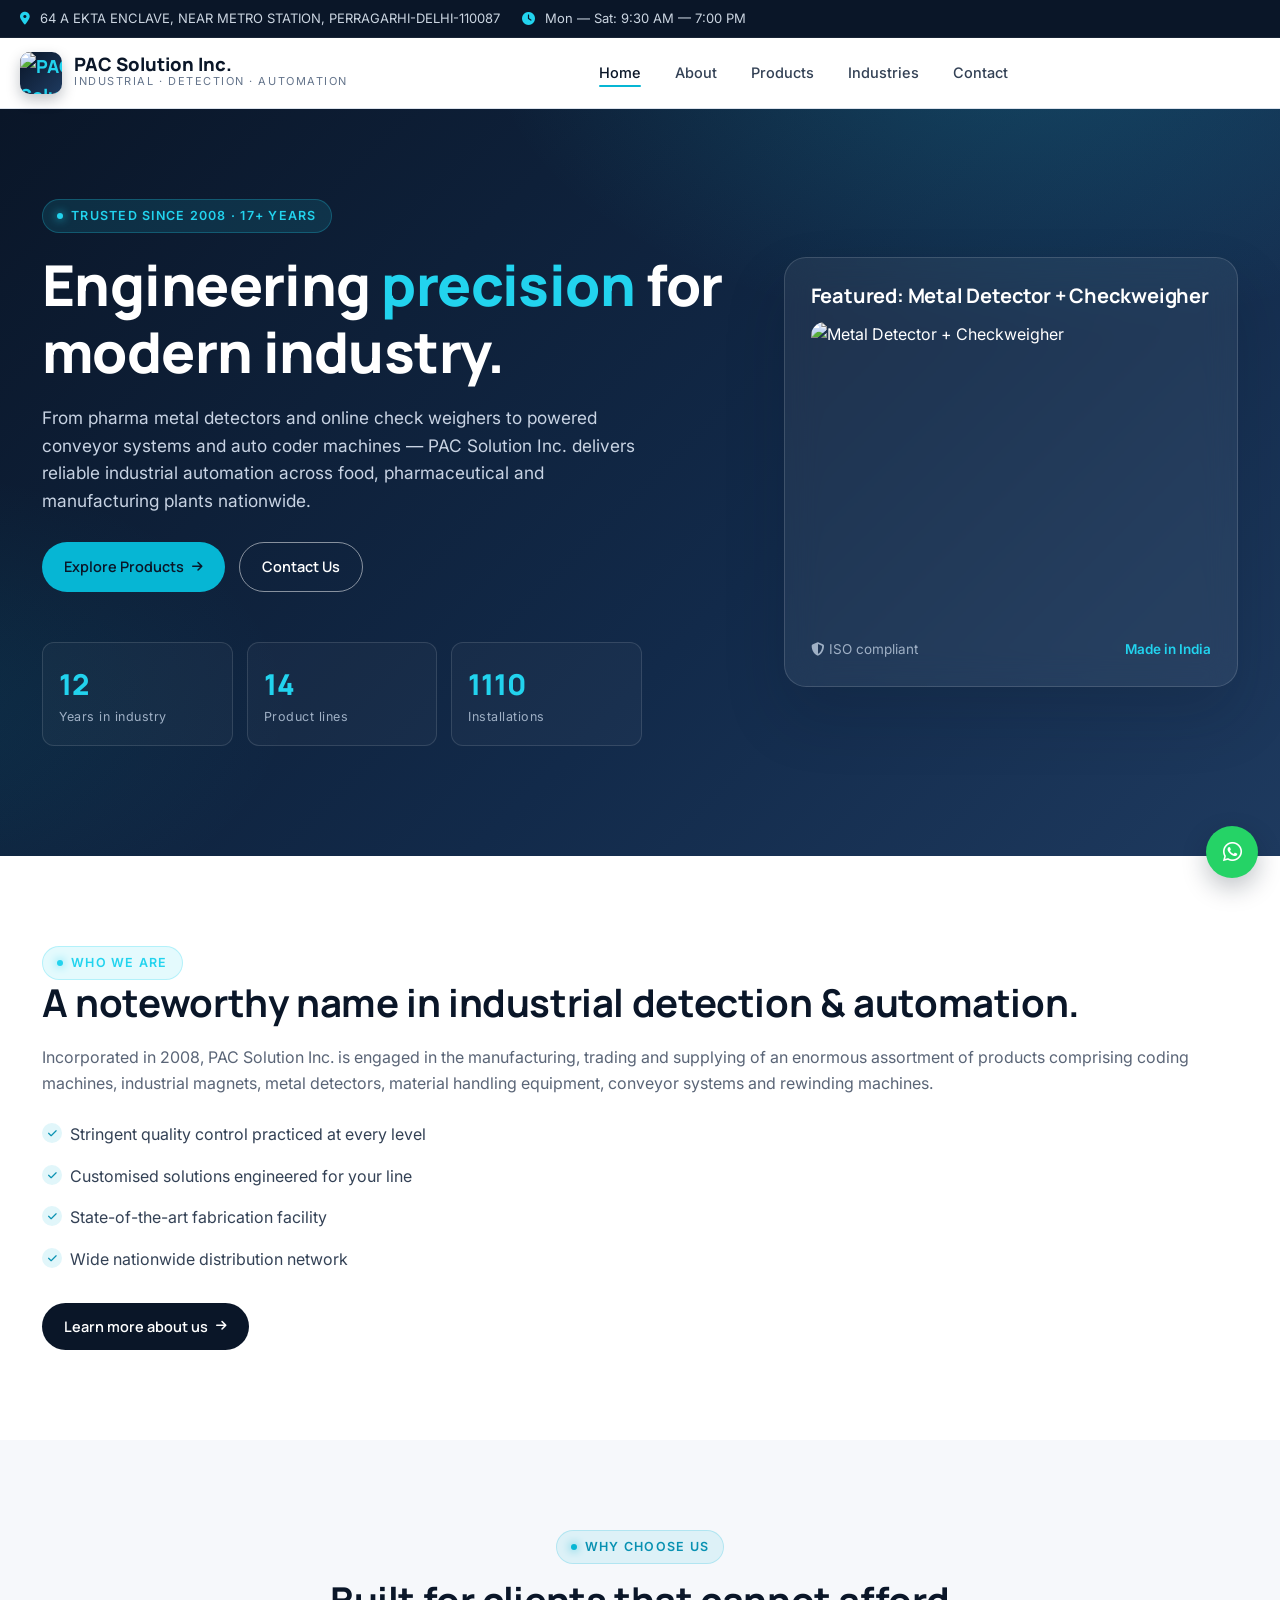
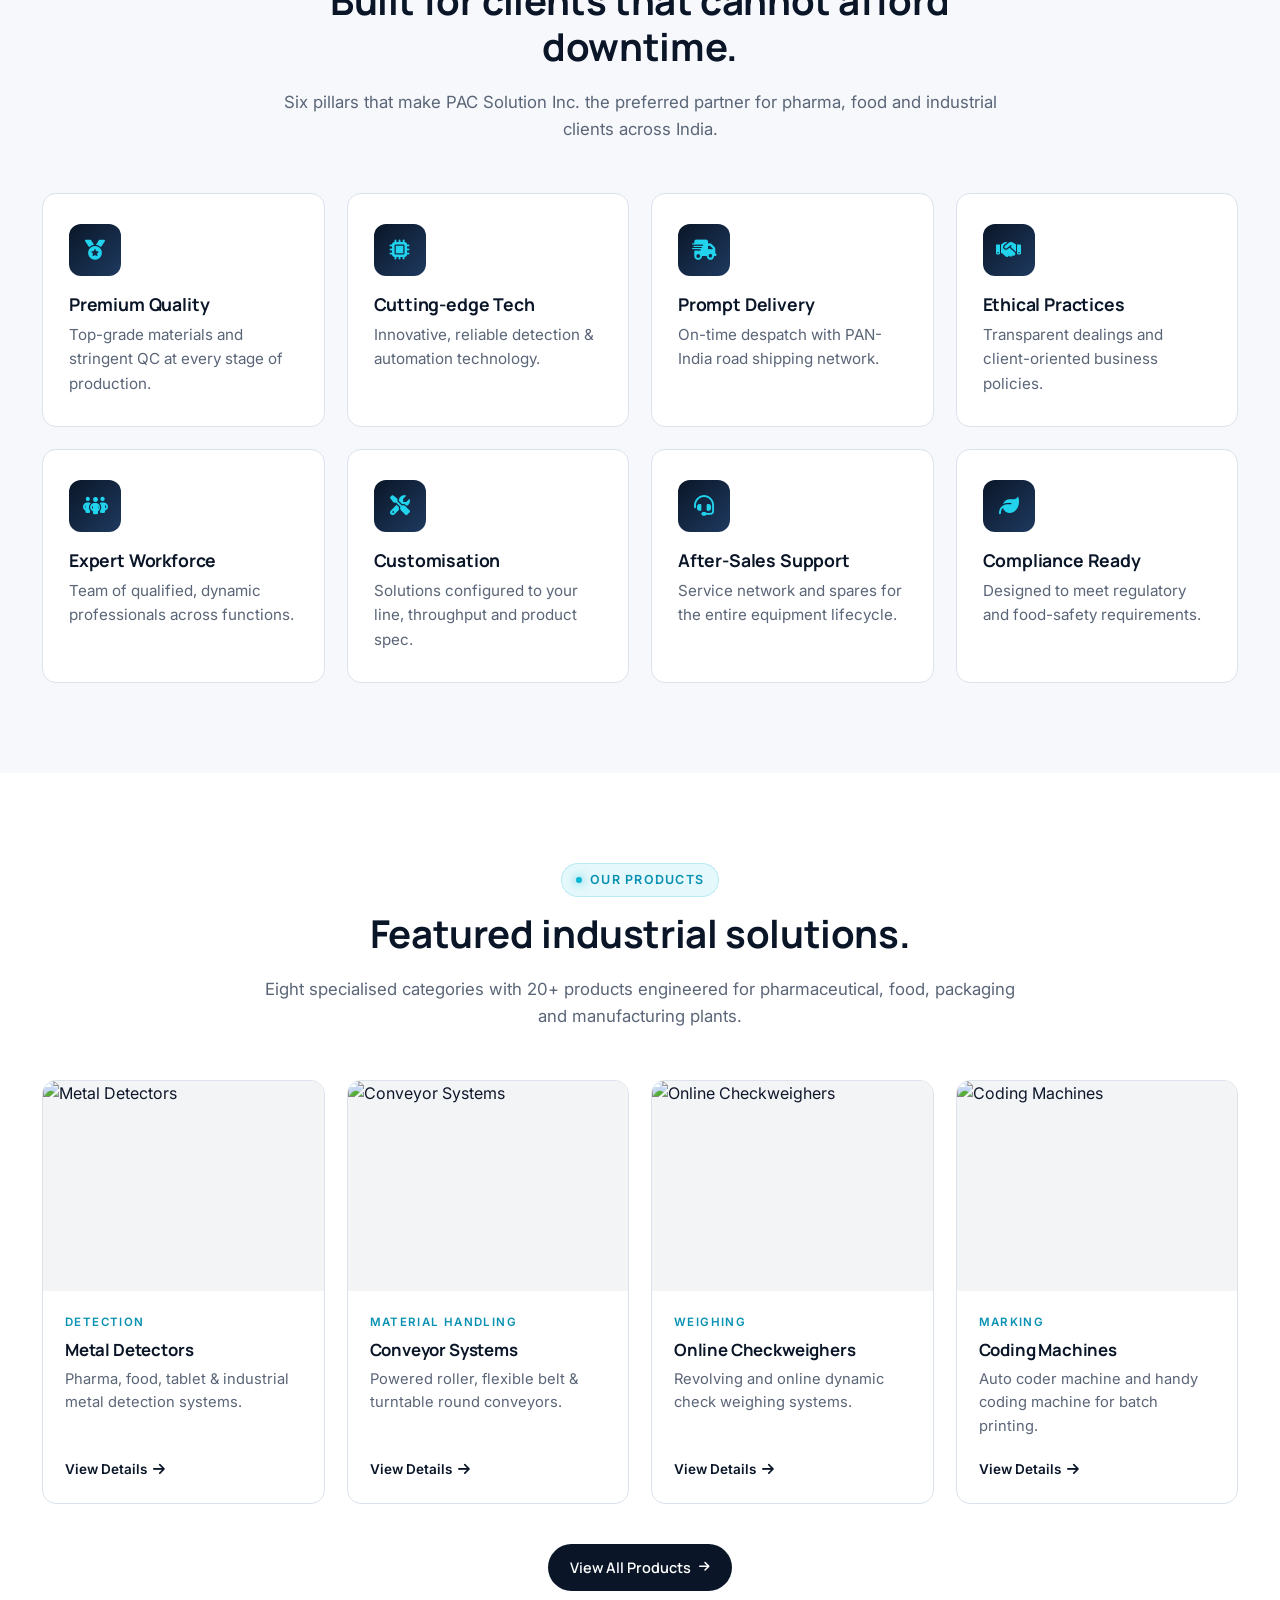
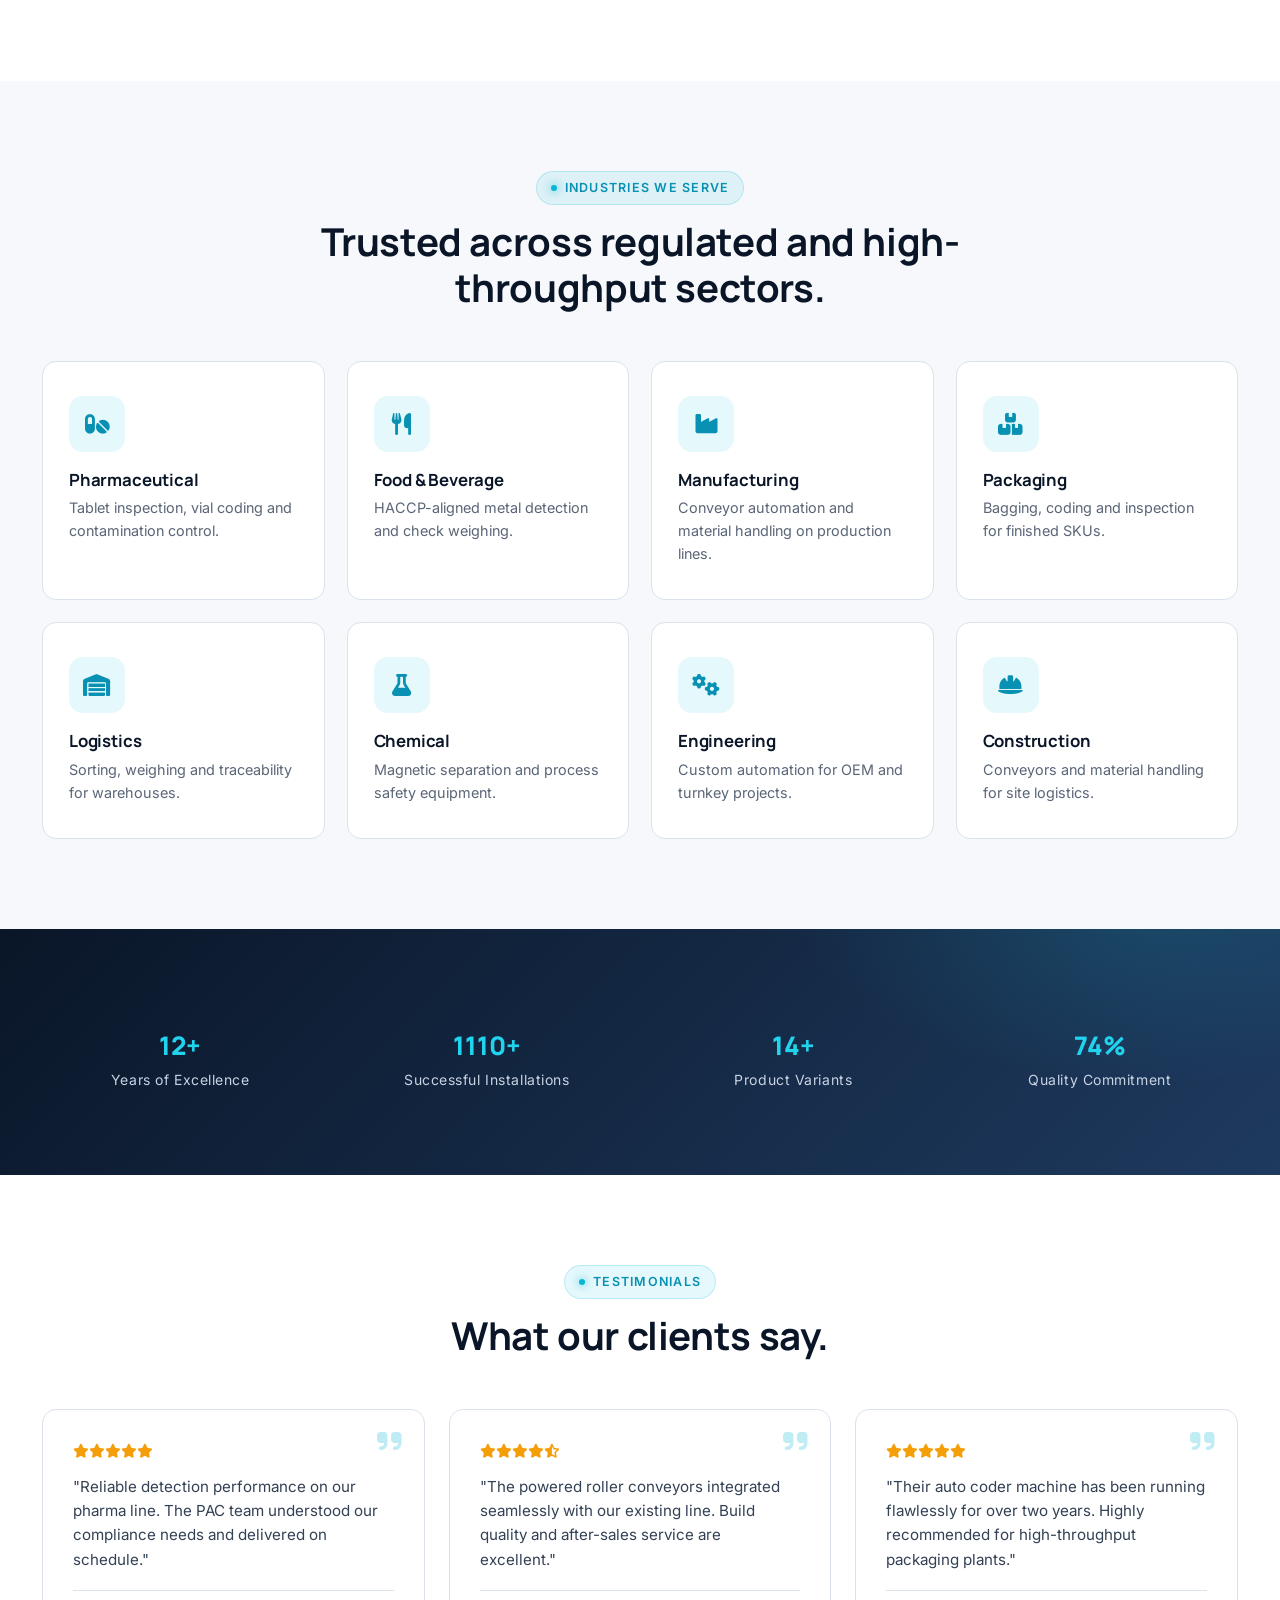
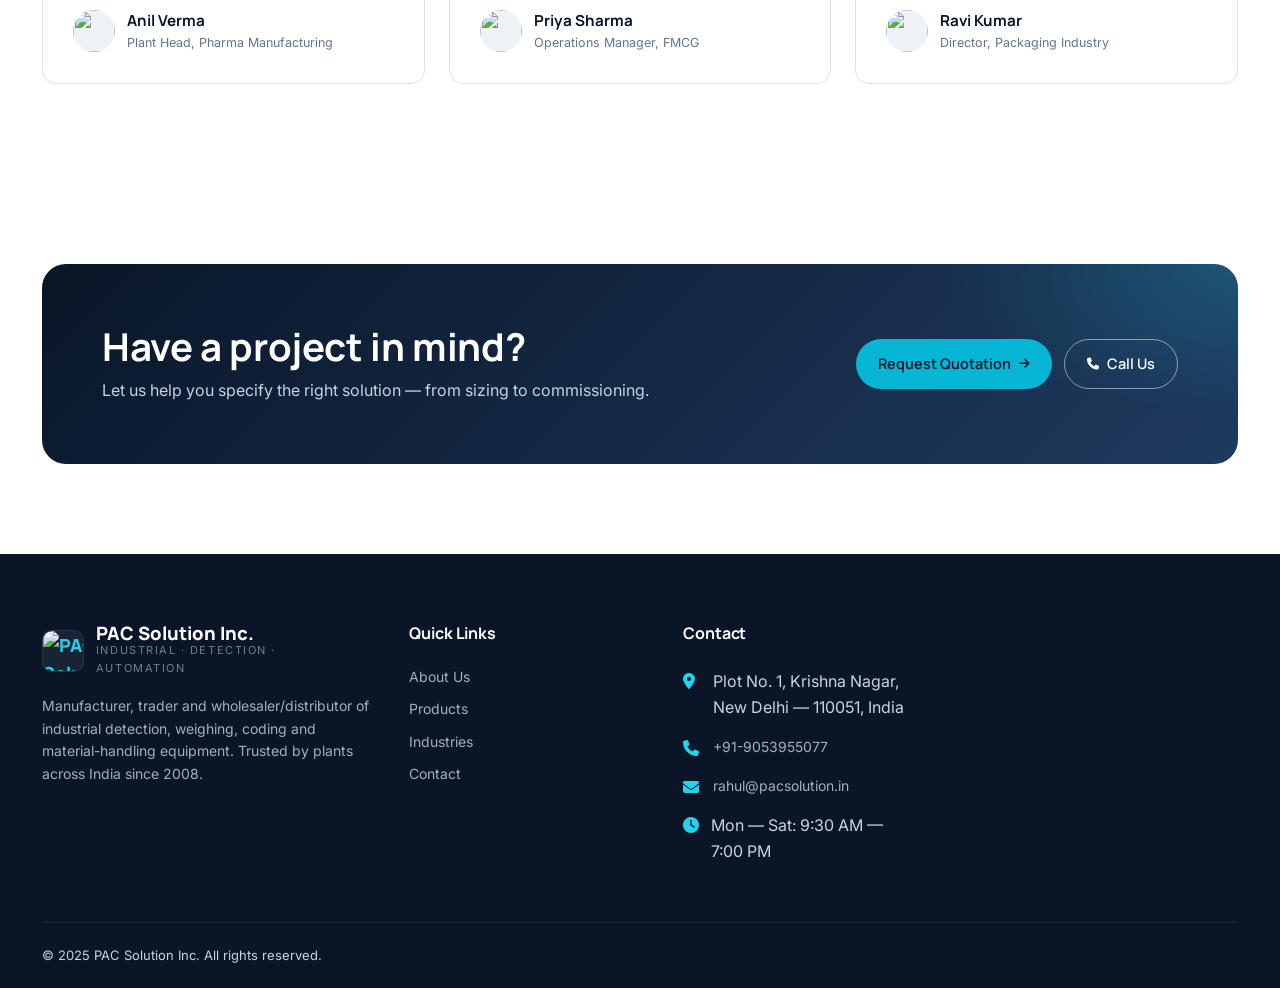
==== commit 99736a33: "Fix GitHub Pages asset paths and refresh site assets" ====
--- a/index.html
+++ b/index.html
@@ -10,7 +10,7 @@
   <link rel="preconnect" href="https://fonts.gstatic.com" crossorigin>
   <link href="https://fonts.googleapis.com/css2?family=Manrope:wght@500;600;700;800&family=Inter:wght@400;500;600&display=swap" rel="stylesheet">
   <link rel="stylesheet" href="https://cdnjs.cloudflare.com/ajax/libs/font-awesome/6.5.0/css/all.min.css" />
-  <link rel="stylesheet" href="/css/style.css" />
+  <link rel="stylesheet" href="./css/style.css?v=20260609" />
 </head>
 <body>
 
@@ -264,6 +264,6 @@
   <a class="whatsapp-fab" href="https://wa.me/919899478889" target="_blank" rel="noopener" aria-label="Chat on WhatsApp"><i class="fa-brands fa-whatsapp"></i></a>
   <button class="top-fab" aria-label="Back to top"><i class="fa-solid fa-arrow-up"></i></button>
 
-  <script src="/js/script.js"></script>
+  <script src="./js/script.js?v=20260609"></script>
 </body>
 </html>
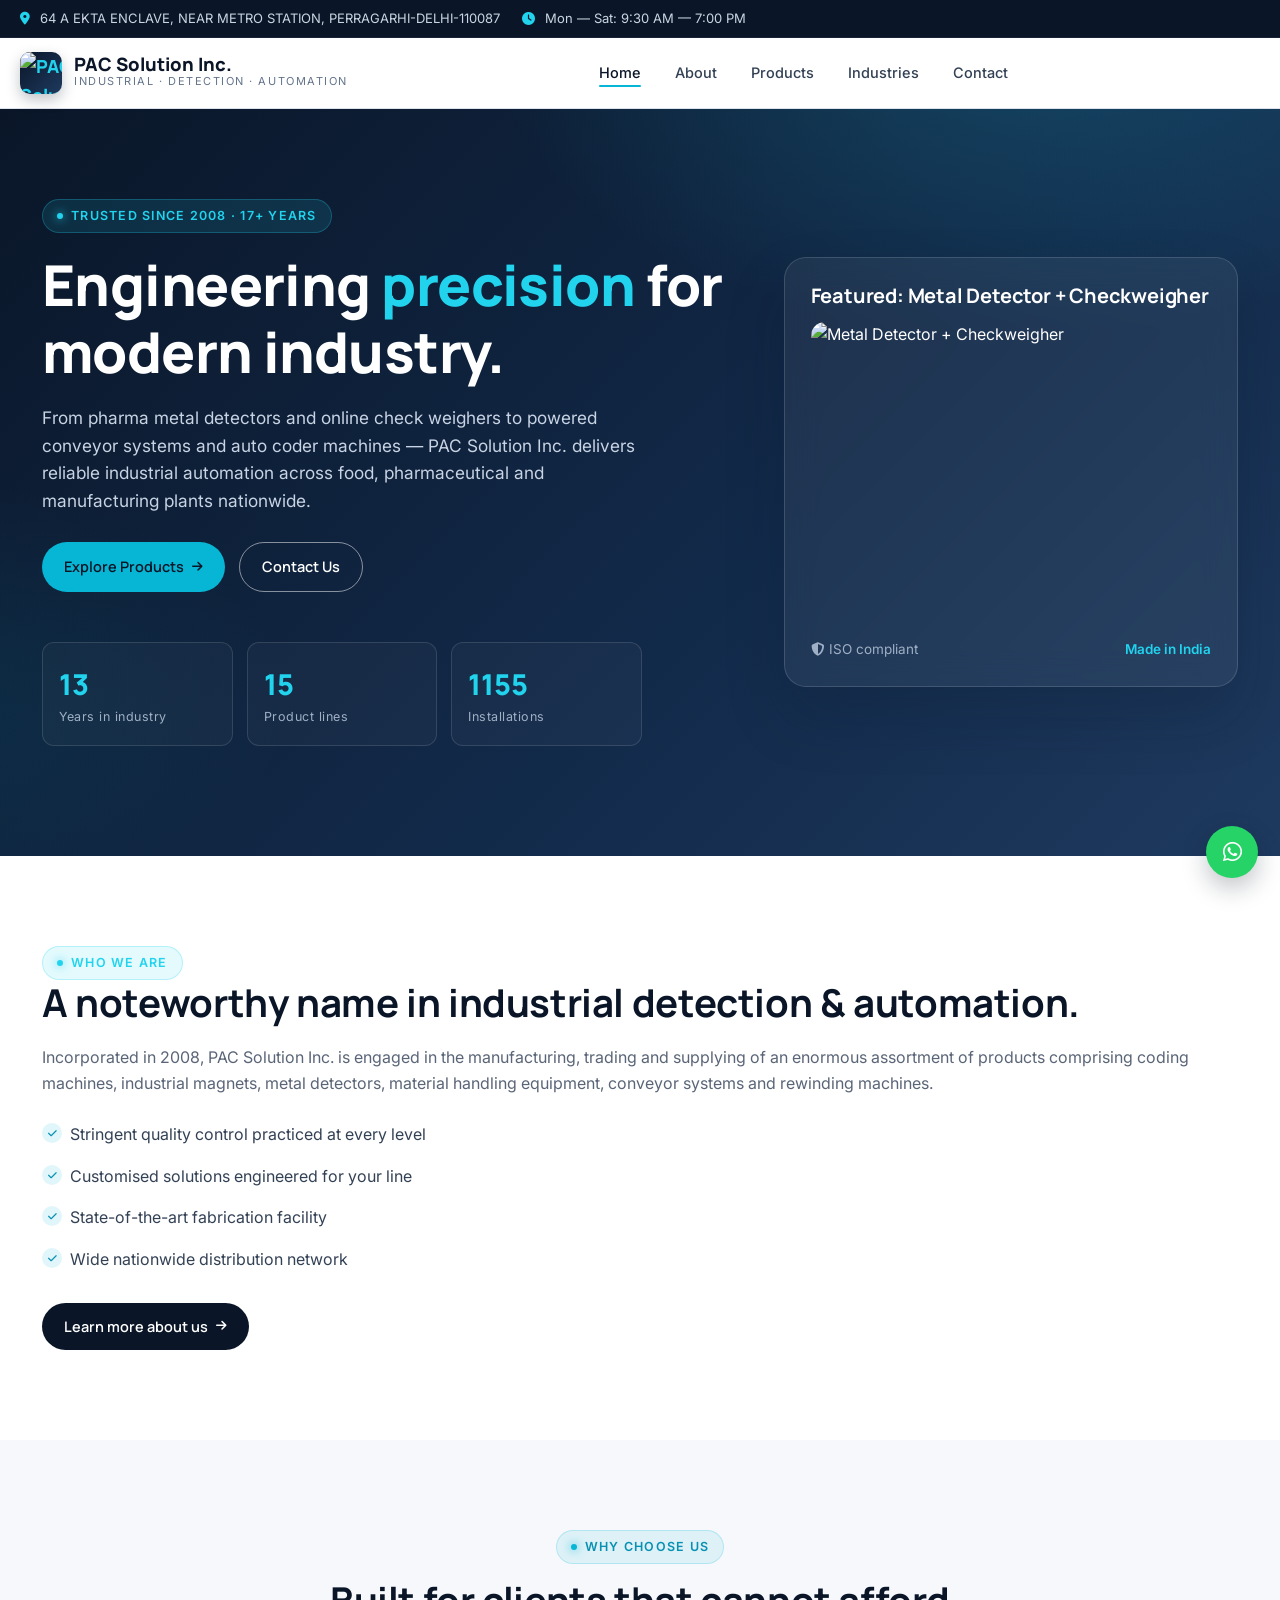
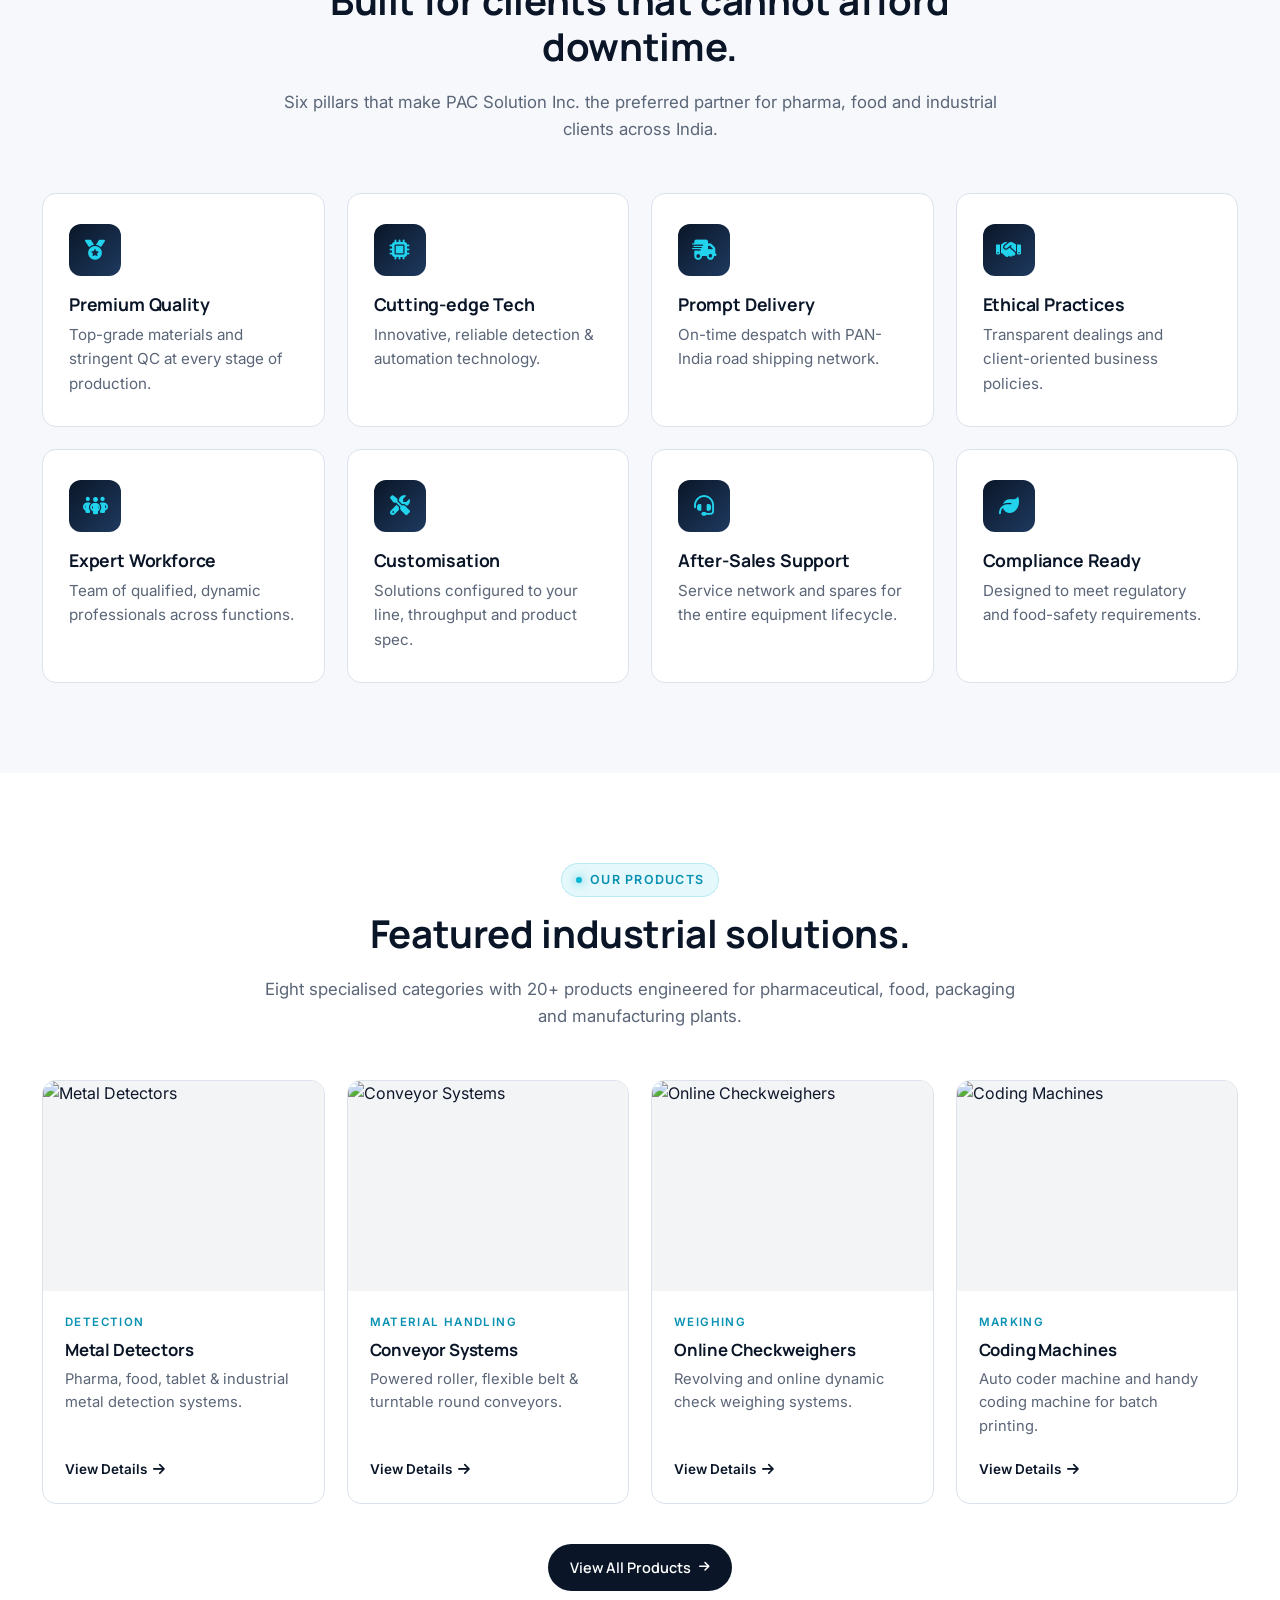
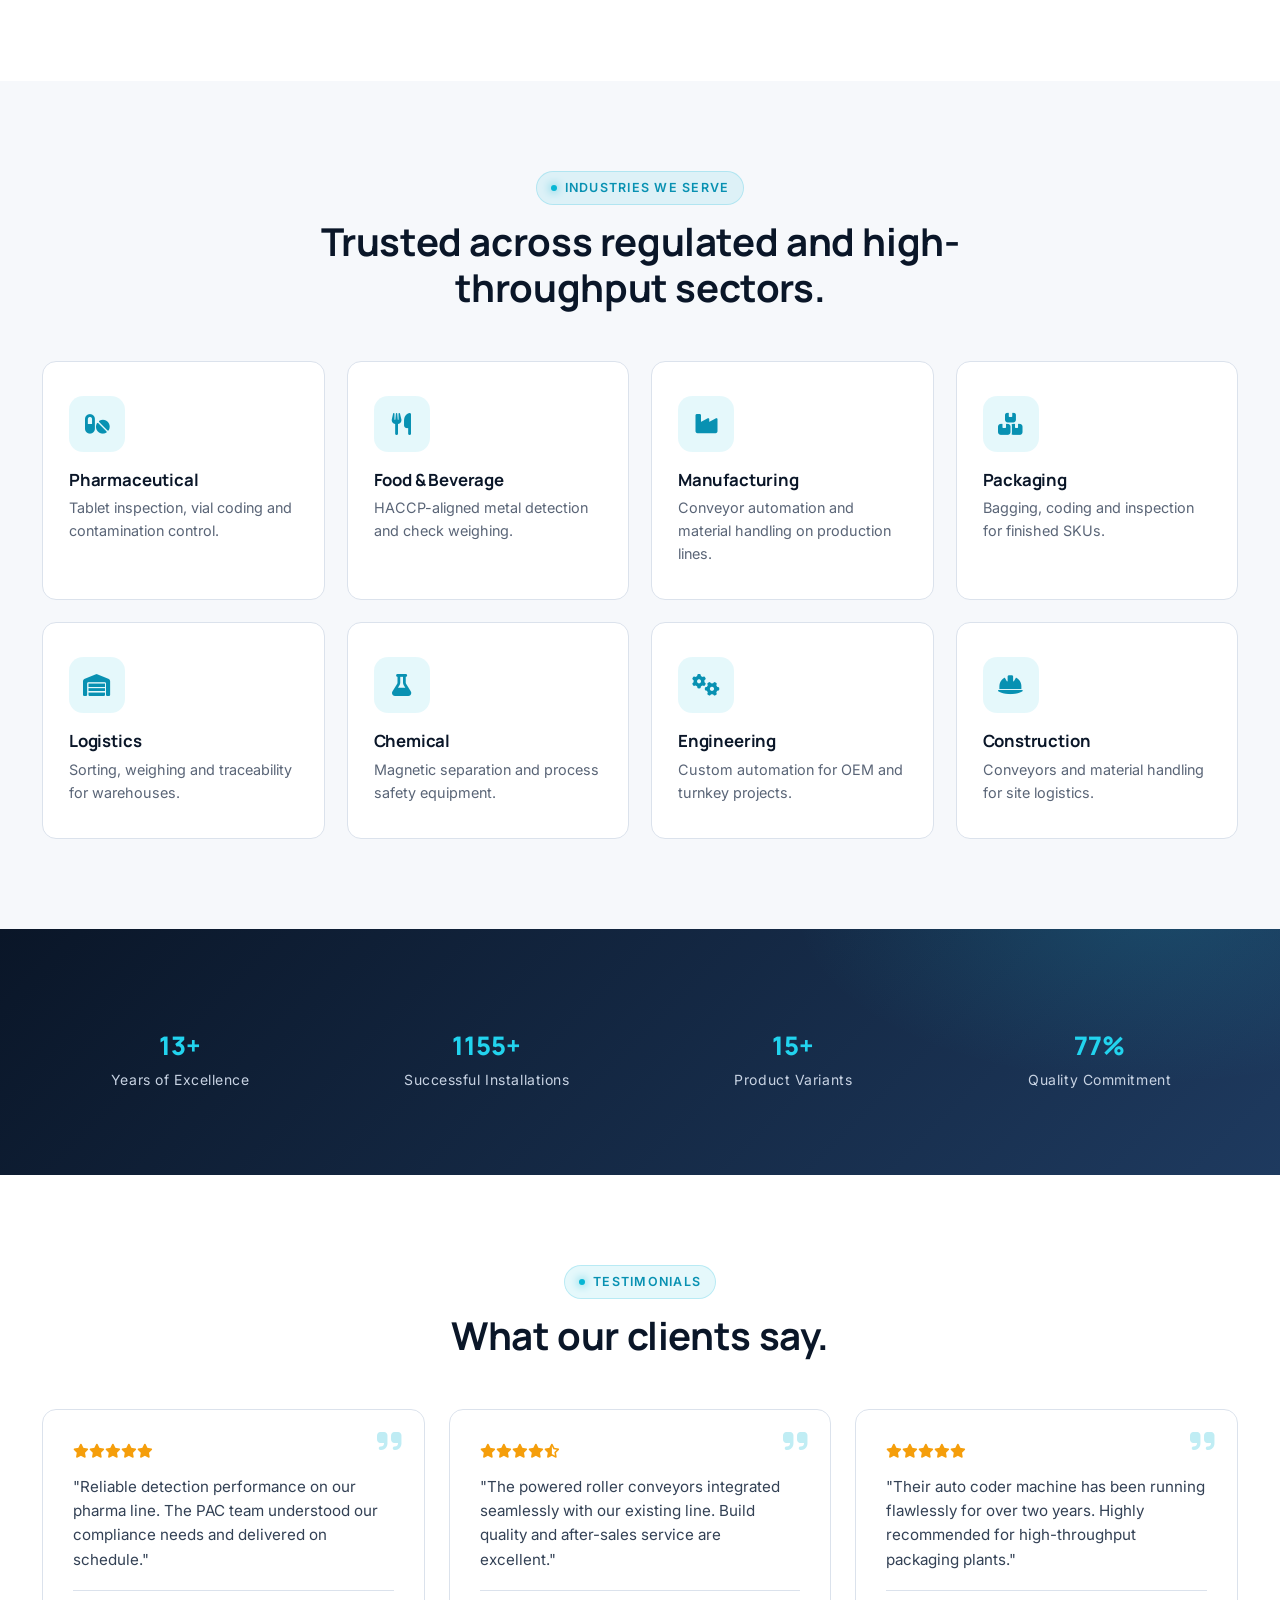
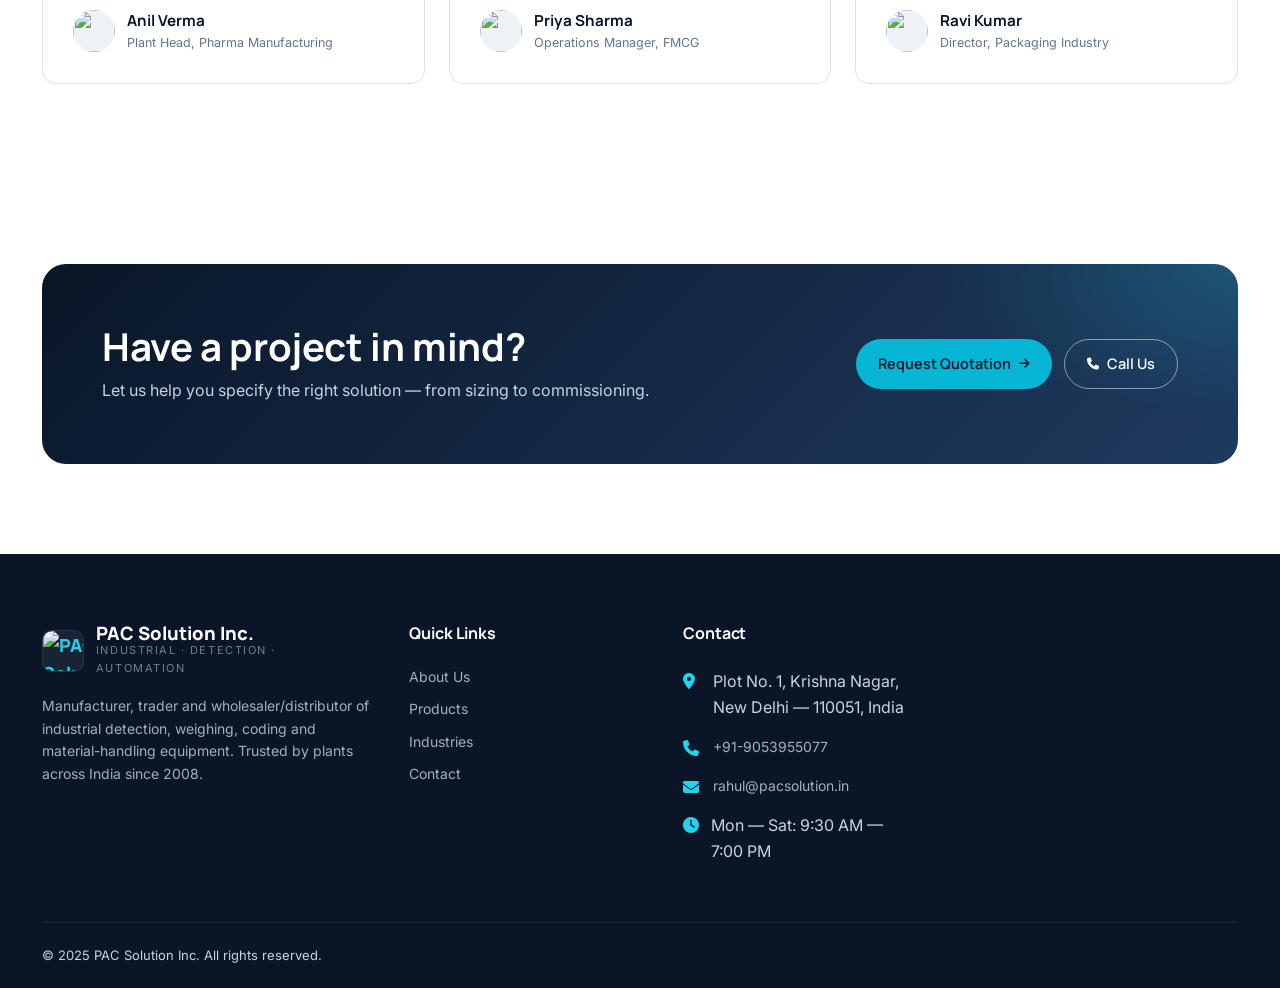
==== commit f783d0e6: "Add Google site verification meta tag" ====
--- a/index.html
+++ b/index.html
@@ -11,6 +11,7 @@
   <link href="https://fonts.googleapis.com/css2?family=Manrope:wght@500;600;700;800&family=Inter:wght@400;500;600&display=swap" rel="stylesheet">
   <link rel="stylesheet" href="https://cdnjs.cloudflare.com/ajax/libs/font-awesome/6.5.0/css/all.min.css" />
   <link rel="stylesheet" href="./css/style.css?v=20260609" />
+   <meta name="google-site-verification" content="s5tD_JI28ZXtT2Y2x3mI1dwWPpQWSYWTuPpVpqhhnDk" />
 </head>
 <body>
 
